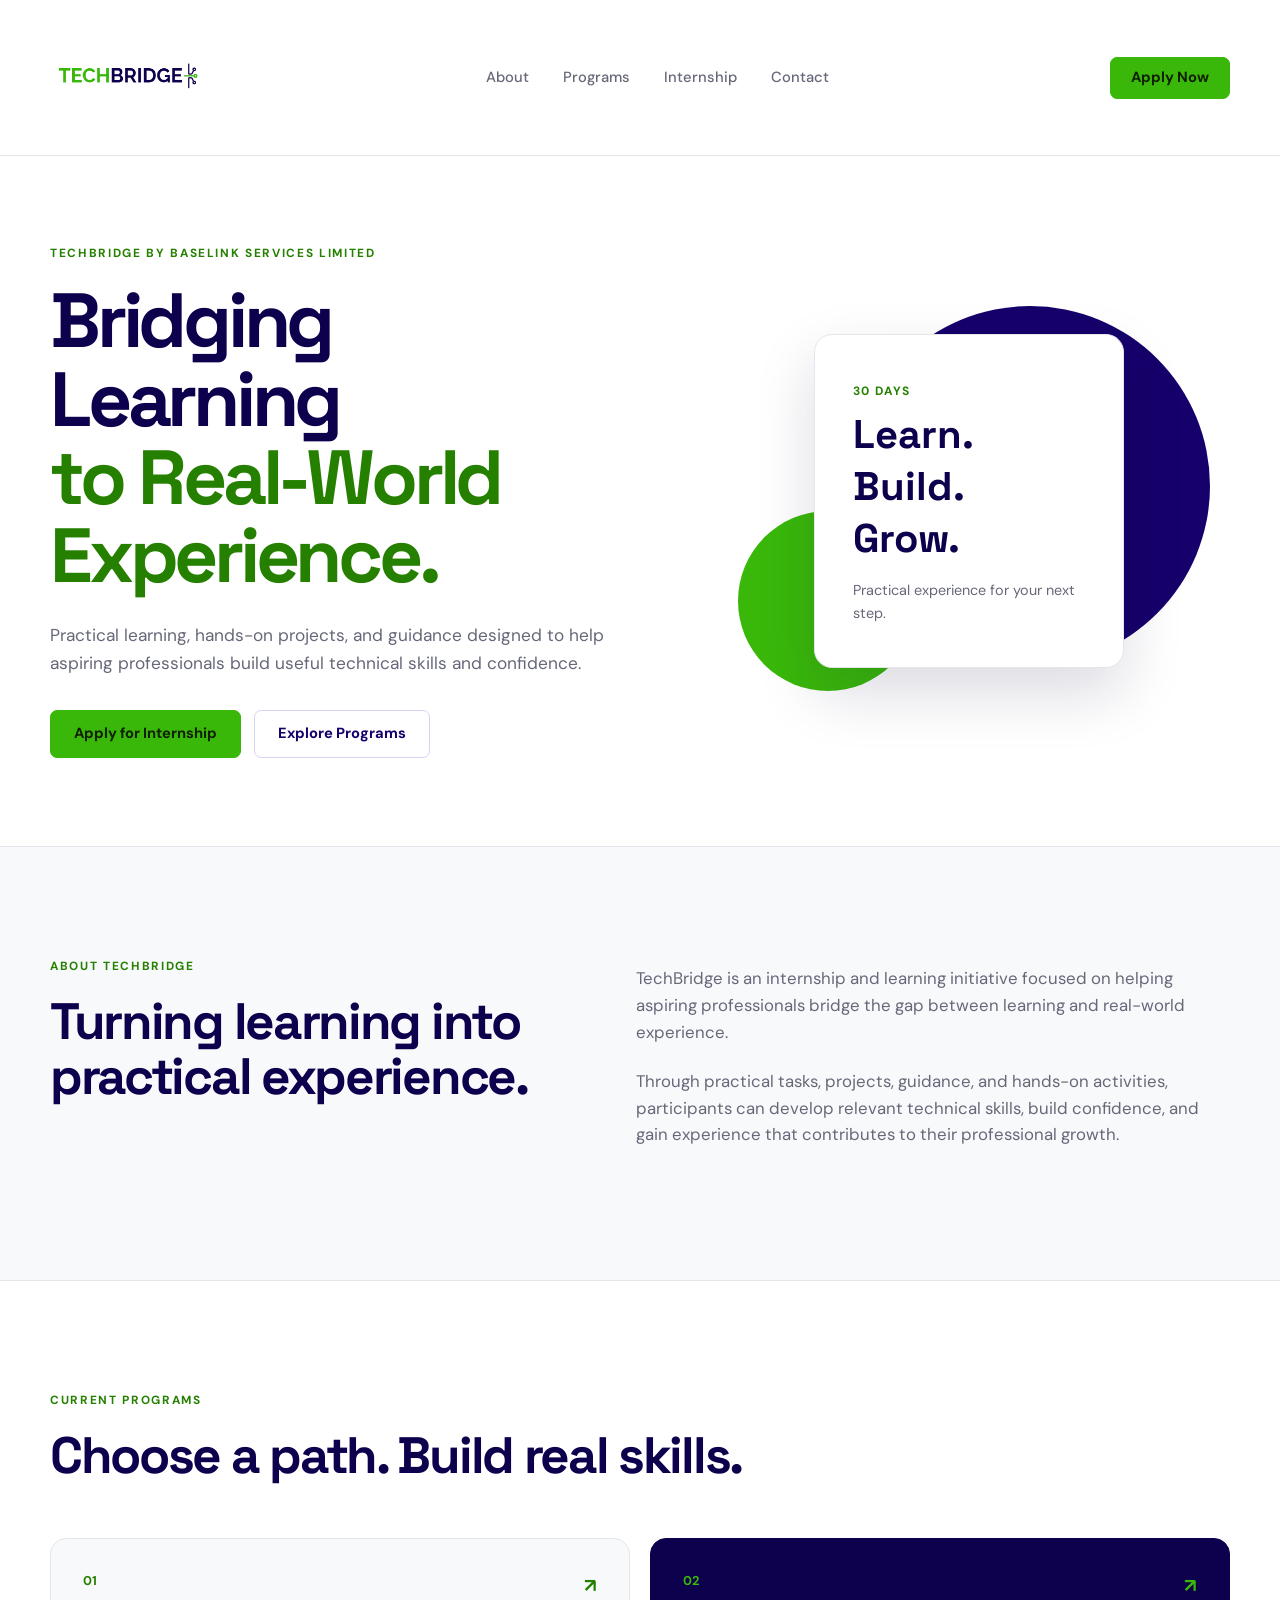
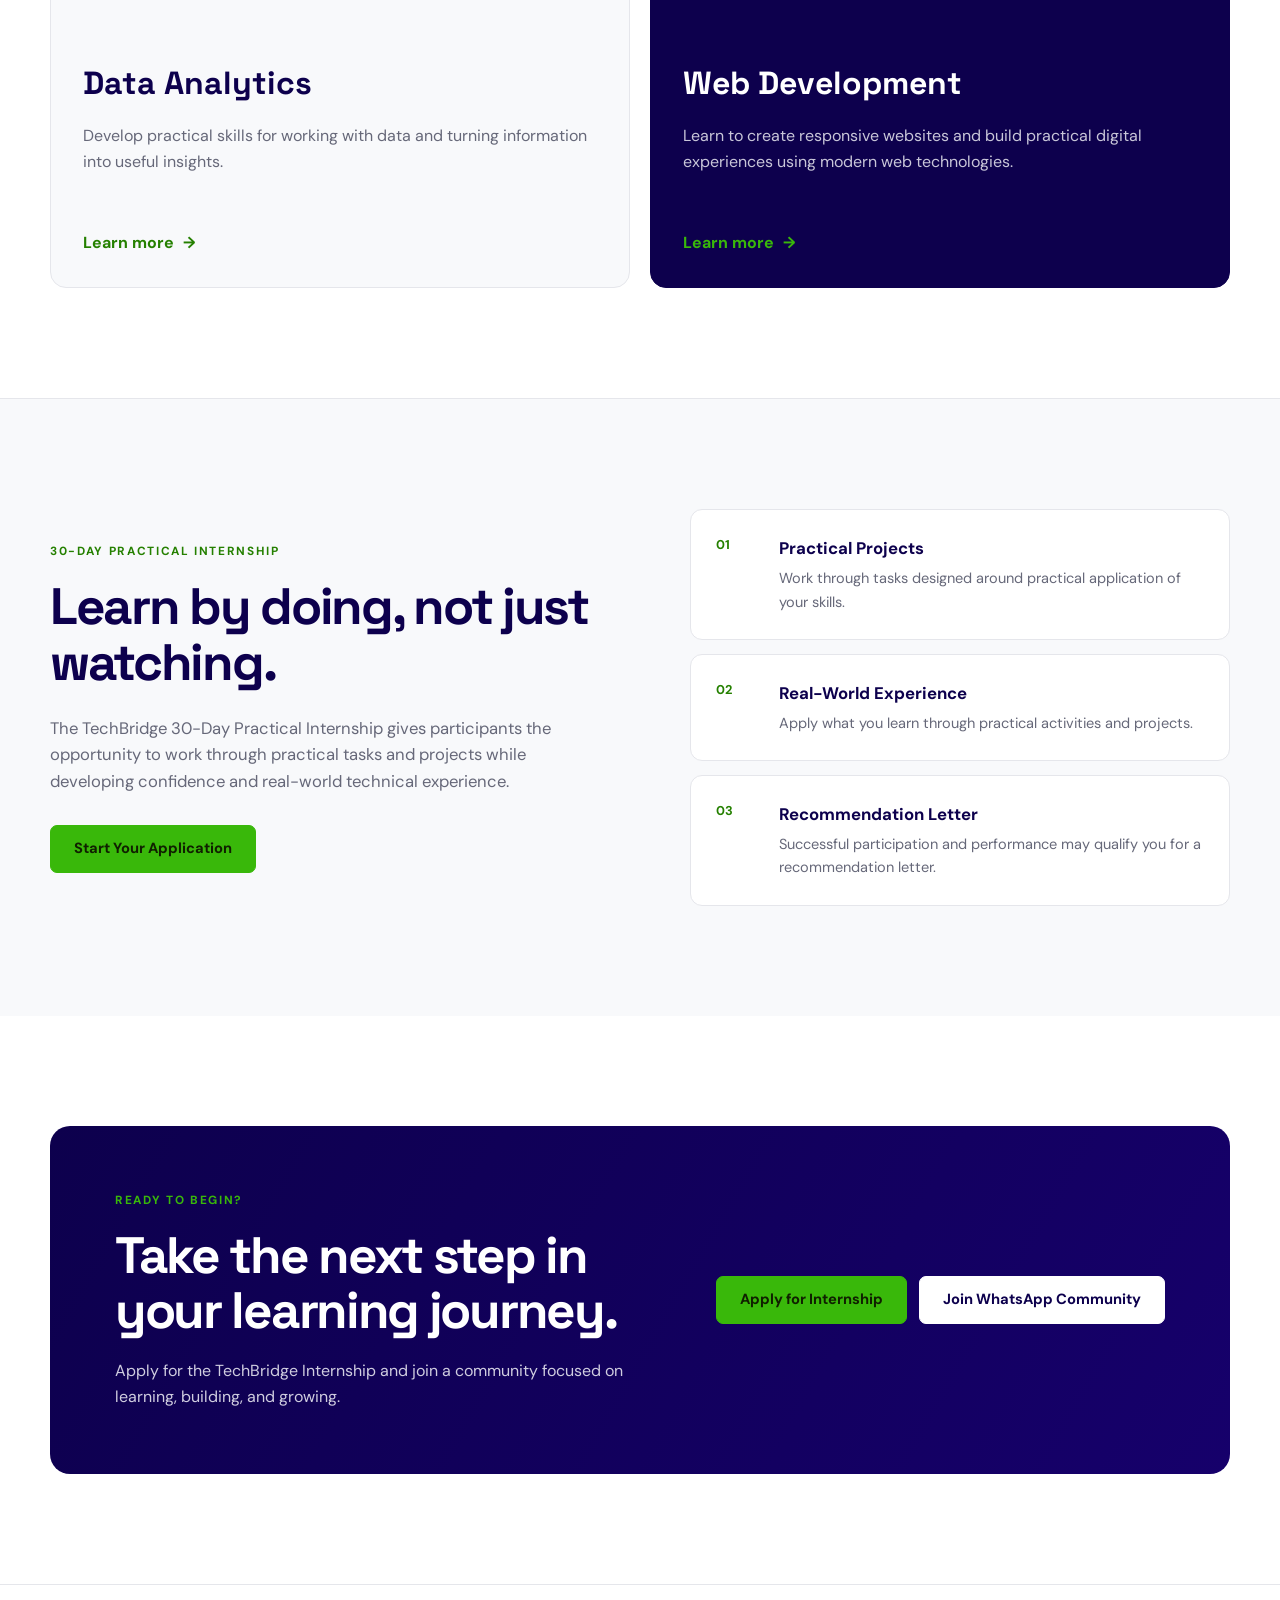
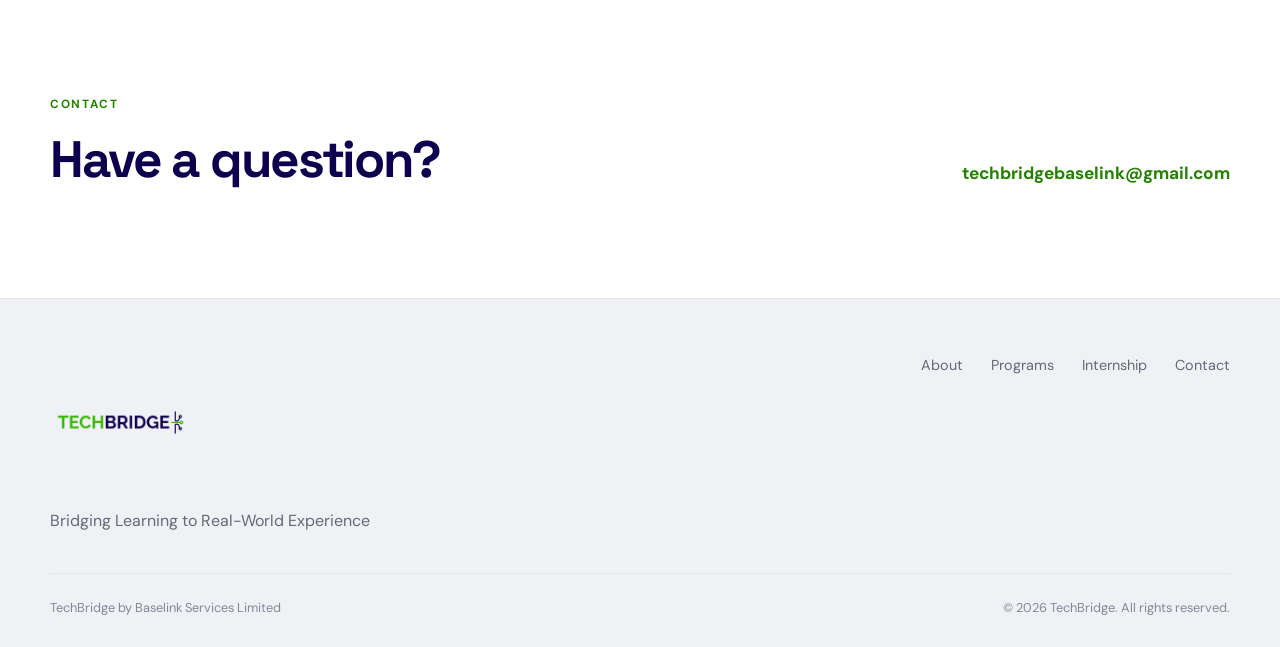
==== index.html @ 945060b6 "techbridge-task-1" ====
<!DOCTYPE html>
<html lang="en">
<head>
    <meta charset="UTF-8">
    <meta name="viewport" content="width=device-width, initial-scale=1.0">
    <meta name="description" content="TechBridge - Bridging Learning to Real-World Experience">
    <title>TechBridge | Real-World Learning Experience</title>
    <link rel="stylesheet" href="style.css">
</head>

<body>

    <header class="header">
        <div class="container nav">
            <a href="#home" class="logo">
                <img src="images/techbridge-logo.png" alt="TechBridge">
            </a>

            <nav>
                <a href="#about">About</a>
                <a href="#programs">Programs</a>
                <a href="#internship">Internship</a>
                <a href="#contact">Contact</a>
            </nav>

            <a href="#apply" class="button button-small">Apply Now</a>
        </div>
    </header>


    <main>

        <section class="hero" id="home">
            <div class="container hero-grid">

                <div class="hero-content">
                    <p class="label">TECHBRIDGE BY BASELINK SERVICES LIMITED</p>

                    <h1>
                        Bridging Learning
                        <span>to Real-World Experience.</span>
                    </h1>

                    <p class="hero-description">
                        Practical learning, hands-on projects, and guidance
                        designed to help aspiring professionals build useful
                        technical skills and confidence.
                    </p>

                    <div class="hero-buttons">
                        <a href="#apply" class="button">Apply for Internship</a>
                        <a href="#programs" class="button button-outline">
                            Explore Programs
                        </a>
                    </div>
                </div>

                <div class="hero-visual">
                    <div class="visual-circle purple-circle"></div>
                    <div class="visual-circle green-circle"></div>

                    <div class="experience-card">
                        <span>30 DAYS</span>
                        <h2>Learn.</h2>
                        <h2>Build.</h2>
                        <h2>Grow.</h2>
                        <p>Practical experience for your next step.</p>
                    </div>
                </div>

            </div>
        </section>


        <section class="about section" id="about">
            <div class="container two-column">

                <div class="section-title">
                    <p class="label">ABOUT TECHBRIDGE</p>
                    <h2>Turning learning into practical experience.</h2>
                </div>

                <div class="section-text">
                    <p>
                        TechBridge is an internship and learning initiative
                        focused on helping aspiring professionals bridge the
                        gap between learning and real-world experience.
                    </p>

                    <p>
                        Through practical tasks, projects, guidance, and
                        hands-on activities, participants can develop relevant
                        technical skills, build confidence, and gain experience
                        that contributes to their professional growth.
                    </p>
                </div>

            </div>
        </section>


        <section class="programs section" id="programs">
            <div class="container">

                <div class="section-title program-heading">
                    <p class="label">CURRENT PROGRAMS</p>
                    <h2>Choose a path. Build real skills.</h2>
                </div>

                <div class="program-grid">

                    <article class="program-card">
                        <div class="card-top">
                            <span>01</span>
                            <span class="arrow">↗</span>
                        </div>

                        <div>
                            <h3>Data Analytics</h3>
                            <p>
                                Develop practical skills for working with data
                                and turning information into useful insights.
                            </p>
                        </div>

                        <a href="#apply" class="card-link">
                            Learn more <span>→</span>
                        </a>
                    </article>


                    <article class="program-card featured">
                        <div class="card-top">
                            <span>02</span>
                            <span class="arrow">↗</span>
                        </div>

                        <div>
                            <h3>Web Development</h3>
                            <p>
                                Learn to create responsive websites and build
                                practical digital experiences using modern web
                                technologies.
                            </p>
                        </div>

                        <a href="#apply" class="card-link">
                            Learn more <span>→</span>
                        </a>
                    </article>

                </div>

            </div>
        </section>


        <section class="internship section" id="internship">
            <div class="container internship-grid">

                <div class="internship-content">
                    <p class="label">30-DAY PRACTICAL INTERNSHIP</p>

                    <h2>Learn by doing, not just watching.</h2>

                    <p>
                        The TechBridge 30-Day Practical Internship gives
                        participants the opportunity to work through practical
                        tasks and projects while developing confidence and
                        real-world technical experience.
                    </p>

                    <a href="#apply" class="button">
                        Start Your Application
                    </a>
                </div>


                <div class="benefits">

                    <div class="benefit">
                        <span>01</span>
                        <div>
                            <h3>Practical Projects</h3>
                            <p>
                                Work through tasks designed around practical
                                application of your skills.
                            </p>
                        </div>
                    </div>

                    <div class="benefit">
                        <span>02</span>
                        <div>
                            <h3>Real-World Experience</h3>
                            <p>
                                Apply what you learn through practical
                                activities and projects.
                            </p>
                        </div>
                    </div>

                    <div class="benefit">
                        <span>03</span>
                        <div>
                            <h3>Recommendation Letter</h3>
                            <p>
                                Successful participation and performance may
                                qualify you for a recommendation letter.
                            </p>
                        </div>
                    </div>

                </div>

            </div>
        </section>


        <section class="apply section" id="apply">
            <div class="container">

                <div class="apply-box">

                    <div>
                        <p class="label">READY TO BEGIN?</p>

                        <h2>
                            Take the next step in your
                            learning journey.
                        </h2>

                        <p>
                            Apply for the TechBridge Internship and join a
                            community focused on learning, building, and
                            growing.
                        </p>
                    </div>

                    <div class="apply-buttons">
                        <a href="#" class="button">
                            Apply for Internship
                        </a>

                        <a
                            href="https://chat.whatsapp.com/DFoiANlw4hu0BIyVHku70r"
                            class="button button-white"
                            target="_blank"
                            rel="noopener noreferrer"
                        >
                            Join WhatsApp Community
                        </a>
                    </div>

                </div>

            </div>
        </section>


        <section class="contact section" id="contact">
            <div class="container contact-row">

                <div>
                    <p class="label">CONTACT</p>
                    <h2>Have a question?</h2>
                </div>

                <a
                    href="mailto:techbridgebaselink@gmail.com"
                    class="email"
                >
                    techbridgebaselink@gmail.com
                </a>

            </div>
        </section>

    </main>


    <footer class="footer">
        <div class="container">

            <div class="footer-main">

                <div>
                    <a href="#home" class="logo">
                        <img src="images/techbridge-logo.png" alt="TechBridge">
                    </a>

                    <p>
                        Bridging Learning to Real-World Experience
                    </p>
                </div>

                <div class="footer-nav">
                    <a href="#about">About</a>
                    <a href="#programs">Programs</a>
                    <a href="#internship">Internship</a>
                    <a href="#contact">Contact</a>
                </div>

            </div>

            <div class="footer-bottom">
                <p>TechBridge by Baselink Services Limited</p>
                <p>© 2026 TechBridge. All rights reserved.</p>
            </div>

        </div>
    </footer>

</body>
</html>
---- style.css ----
@import url('https://fonts.googleapis.com/css2?family=DM+Sans:wght@400;500;600;700&family=Space+Grotesk:wght@500;600;700&display=swap');

:root {
    --purple: #16006b;
    --purple-dark: #0d004d;
    --purple-soft: #f1efff;
    --green: #39b80a;
    --green-dark: #258000;
    --green-soft: #effbe9;
    --white: #ffffff;
    --background: #f8f9fb;
    --text: #11111a;
    --muted: #666879;
    --border: #e5e6eb;
    --container: 1180px;
}

* {
    margin: 0;
    padding: 0;
    box-sizing: border-box;
}

html {
    scroll-behavior: smooth;
}

body {
    background: var(--background);
    color: var(--text);
    font-family: "DM Sans", sans-serif;
    line-height: 1.6;
}

a {
    color: inherit;
    text-decoration: none;
}

.container {
    width: min(100% - 40px, var(--container));
    margin: 0 auto;
}


/* Header */

.header {
    position: sticky;
    top: 0;
    z-index: 100;
    background: rgba(255, 255, 255, 0.94);
    border-bottom: 1px solid var(--border);
    backdrop-filter: blur(12px);
}

.nav {
    min-height: 78px;
    display: flex;
    align-items: center;
    justify-content: space-between;
    gap: 30px;
}

.logo img {
    display: block;
    width: 155px;
    height: auto;
}

nav {
    display: flex;
    align-items: center;
    gap: 34px;
}

nav a {
    color: var(--muted);
    font-size: 0.92rem;
    font-weight: 500;
    transition: color 0.2s ease;
}

nav a:hover {
    color: var(--purple);
}


/* Buttons */

.button {
    display: inline-flex;
    align-items: center;
    justify-content: center;
    min-height: 48px;
    padding: 0 23px;
    border-radius: 7px;
    background: var(--green);
    color: #102000;
    font-size: 0.92rem;
    font-weight: 700;
    border: 1px solid var(--green);
    transition: transform 0.2s ease, background 0.2s ease;
}

.button:hover {
    background: #45c914;
    transform: translateY(-2px);
}

.button-small {
    min-height: 42px;
    padding: 0 20px;
}

.button-outline {
    background: transparent;
    color: var(--purple);
    border-color: #d7d2f5;
}

.button-outline:hover {
    background: var(--purple-soft);
}

.button-white {
    background: var(--white);
    color: var(--purple-dark);
    border-color: var(--white);
}

.button-white:hover {
    background: #f4f4f6;
}


/* Hero */

.hero {
    position: relative;
    overflow: hidden;
    background: var(--white);
    border-bottom: 1px solid var(--border);
}

.hero-grid {
    min-height: 690px;
    display: grid;
    grid-template-columns: 1.05fr 0.95fr;
    align-items: center;
    gap: 80px;
}

.hero-content {
    position: relative;
    z-index: 2;
}

.label {
    margin-bottom: 18px;
    color: var(--green-dark);
    font-size: 0.74rem;
    font-weight: 700;
    letter-spacing: 0.14em;
}

.hero h1 {
    max-width: 720px;
    font-family: "Space Grotesk", sans-serif;
    font-size: clamp(3.2rem, 6vw, 5.5rem);
    line-height: 1.02;
    letter-spacing: -0.055em;
    color: var(--purple-dark);
}

.hero h1 span {
    display: block;
    color: var(--green-dark);
}

.hero-description {
    max-width: 610px;
    margin: 28px 0 32px;
    color: var(--muted);
    font-size: 1.08rem;
}

.hero-buttons {
    display: flex;
    align-items: center;
    gap: 13px;
    flex-wrap: wrap;
}


/* Hero visual */

.hero-visual {
    position: relative;
    min-height: 450px;
    display: flex;
    align-items: center;
    justify-content: center;
}

.visual-circle {
    position: absolute;
    border-radius: 50%;
}

.purple-circle {
    width: 360px;
    height: 360px;
    background: var(--purple);
    right: 20px;
    top: 30px;
}

.green-circle {
    width: 180px;
    height: 180px;
    background: var(--green);
    left: 30px;
    bottom: 35px;
}

.experience-card {
    position: relative;
    z-index: 2;
    width: 310px;
    padding: 42px 38px;
    background: var(--white);
    border: 1px solid var(--border);
    border-radius: 18px;
    box-shadow: 0 25px 60px rgba(18, 14, 60, 0.15);
}

.experience-card span {
    color: var(--green-dark);
    font-size: 0.75rem;
    font-weight: 700;
    letter-spacing: 0.12em;
}

.experience-card h2 {
    margin-top: 12px;
    font-family: "Space Grotesk", sans-serif;
    font-size: 2.5rem;
    line-height: 1;
    color: var(--purple-dark);
}

.experience-card p {
    margin-top: 20px;
    color: var(--muted);
    font-size: 0.9rem;
}


/* General sections */

.section {
    padding: 110px 0;
}

.two-column {
    display: grid;
    grid-template-columns: 0.9fr 1.1fr;
    gap: 100px;
}

.section-title h2,
.internship-content h2,
.apply-box h2,
.contact-row h2 {
    font-family: "Space Grotesk", sans-serif;
    color: var(--purple-dark);
    font-size: clamp(2.3rem, 4vw, 3.7rem);
    line-height: 1.08;
    letter-spacing: -0.045em;
}

.section-text {
    padding-top: 8px;
}

.section-text p {
    margin-bottom: 22px;
    color: var(--muted);
    font-size: 1.05rem;
}


/* Programs */

.programs {
    background: var(--white);
    border-top: 1px solid var(--border);
    border-bottom: 1px solid var(--border);
}

.program-heading {
    max-width: 700px;
    margin-bottom: 55px;
}

.program-grid {
    display: grid;
    grid-template-columns: repeat(2, 1fr);
    gap: 20px;
}

.program-card {
    min-height: 350px;
    padding: 32px;
    display: flex;
    flex-direction: column;
    justify-content: space-between;
    border: 1px solid var(--border);
    border-radius: 16px;
    background: var(--background);
    transition: transform 0.25s ease, box-shadow 0.25s ease;
}

.program-card:hover {
    transform: translateY(-6px);
    box-shadow: 0 18px 45px rgba(18, 14, 60, 0.1);
}

.program-card.featured {
    background: var(--purple-dark);
    border-color: var(--purple-dark);
    color: var(--white);
}

.card-top {
    display: flex;
    justify-content: space-between;
    color: var(--green-dark);
    font-size: 0.8rem;
    font-weight: 700;
}

.featured .card-top {
    color: var(--green);
}

.arrow {
    font-size: 1.2rem;
}

.program-card h3 {
    margin-bottom: 14px;
    font-family: "Space Grotesk", sans-serif;
    font-size: 2rem;
    color: var(--purple-dark);
}

.featured h3 {
    color: var(--white);
}

.program-card p {
    max-width: 520px;
    color: var(--muted);
}

.featured p {
    color: #c9c6d9;
}

.card-link {
    color: var(--green-dark);
    font-weight: 700;
}

.featured .card-link {
    color: var(--green);
}

.card-link span {
    margin-left: 5px;
}


/* Internship */

.internship {
    background: var(--background);
}

.internship-grid {
    display: grid;
    grid-template-columns: 1fr 1fr;
    align-items: center;
    gap: 100px;
}

.internship-content > p:not(.label) {
    max-width: 600px;
    margin: 25px 0 30px;
    color: var(--muted);
    font-size: 1.04rem;
}

.benefits {
    display: grid;
    gap: 14px;
}

.benefit {
    display: grid;
    grid-template-columns: 45px 1fr;
    gap: 18px;
    padding: 25px;
    background: var(--white);
    border: 1px solid var(--border);
    border-radius: 12px;
}

.benefit > span {
    color: var(--green-dark);
    font-size: 0.8rem;
    font-weight: 700;
}

.benefit h3 {
    margin-bottom: 5px;
    color: var(--purple-dark);
    font-size: 1.05rem;
}

.benefit p {
    color: var(--muted);
    font-size: 0.91rem;
}


/* Application */

.apply {
    background: var(--white);
}

.apply-box {
    padding: 65px;
    display: flex;
    align-items: center;
    justify-content: space-between;
    gap: 50px;
    border-radius: 20px;
    background: linear-gradient(120deg, var(--purple-dark), var(--purple));
}

.apply-box h2 {
    max-width: 700px;
    color: var(--white);
}

.apply-box .label {
    color: var(--green);
}

.apply-box > div:first-child > p:last-child {
    max-width: 650px;
    margin-top: 20px;
    color: #d0cde0;
}

.apply-buttons {
    display: flex;
    gap: 12px;
    flex-wrap: wrap;
    flex-shrink: 0;
}


/* Contact */

.contact {
    background: var(--white);
    border-top: 1px solid var(--border);
}

.contact-row {
    display: flex;
    align-items: end;
    justify-content: space-between;
    gap: 40px;
}

.email {
    color: var(--green-dark);
    font-size: 1.08rem;
    font-weight: 700;
}


/* Footer */

.footer {
    padding: 55px 0 28px;
    background: #f0f1f4;
    border-top: 1px solid var(--border);
}

.footer-main {
    display: flex;
    align-items: start;
    justify-content: space-between;
    gap: 40px;
    padding-bottom: 40px;
}

.footer .logo img {
    width: 140px;
}

.footer-main p {
    margin-top: 14px;
    color: var(--muted);
}

.footer-nav {
    display: flex;
    gap: 28px;
}

.footer-nav a {
    color: var(--muted);
    font-size: 0.9rem;
}

.footer-nav a:hover {
    color: var(--purple);
}

.footer-bottom {
    display: flex;
    justify-content: space-between;
    gap: 20px;
    padding-top: 24px;
    border-top: 1px solid var(--border);
}

.footer-bottom p {
    color: #858796;
    font-size: 0.8rem;
}


/* Tablet */

@media (max-width: 850px) {

    .nav {
        min-height: 70px;
    }

    nav {
        display: none;
    }

    .hero-grid {
        grid-template-columns: 1fr;
        min-height: auto;
        padding: 100px 0;
        gap: 50px;
    }

    .hero-visual {
        min-height: 400px;
    }

    .two-column,
    .internship-grid {
        grid-template-columns: 1fr;
        gap: 50px;
    }

    .program-grid {
        grid-template-columns: 1fr;
    }

    .apply-box {
        flex-direction: column;
        align-items: flex-start;
    }

    .contact-row {
        align-items: flex-start;
        flex-direction: column;
    }

    .footer-main,
    .footer-bottom {
        flex-direction: column;
        align-items: flex-start;
    }
}


/* Mobile */

@media (max-width: 520px) {

    .container {
        width: min(100% - 28px, var(--container));
    }

    .logo img {
        width: 125px;
    }

    .button-small {
        min-height: 39px;
        padding: 0 14px;
        font-size: 0.82rem;
    }

    .hero-grid {
        padding: 80px 0;
    }

    .hero h1 {
        font-size: 2.85rem;
    }

    .hero-description {
        font-size: 1rem;
    }

    .hero-buttons,
    .apply-buttons {
        width: 100%;
    }

    .hero-buttons .button,
    .apply-buttons .button {
        width: 100%;
    }

    .hero-visual {
        min-height: 330px;
    }

    .purple-circle {
        width: 260px;
        height: 260px;
        right: 0;
    }

    .green-circle {
        width: 130px;
        height: 130px;
        left: 0;
    }

    .experience-card {
        width: 250px;
        padding: 30px;
    }

    .experience-card h2 {
        font-size: 2rem;
    }

    .section {
        padding: 75px 0;
    }

    .section-title h2,
    .internship-content h2,
    .apply-box h2,
    .contact-row h2 {
        font-size: 2.35rem;
    }

    .program-card {
        min-height: 300px;
        padding: 25px;
    }

    .apply-box {
        padding: 35px 25px;
    }

    .footer-nav {
        flex-wrap: wrap;
        gap: 18px;
    }
}
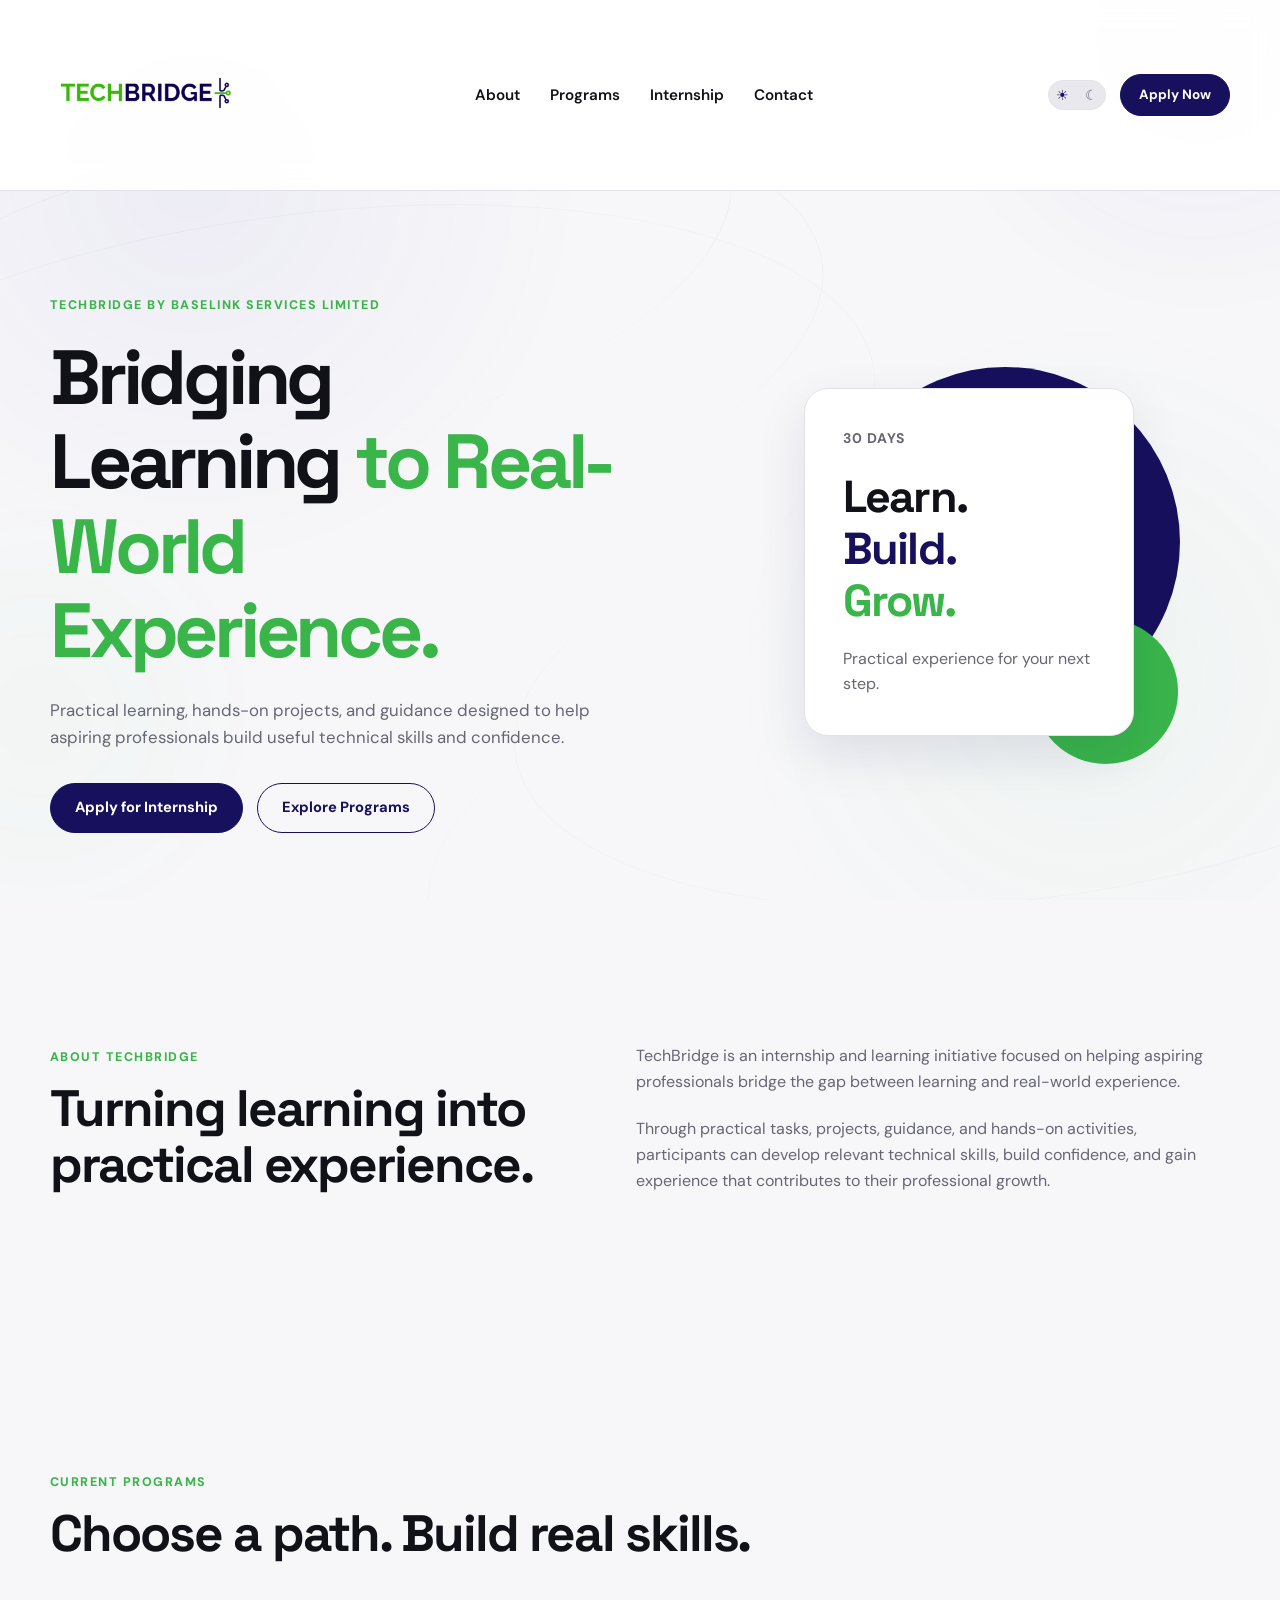
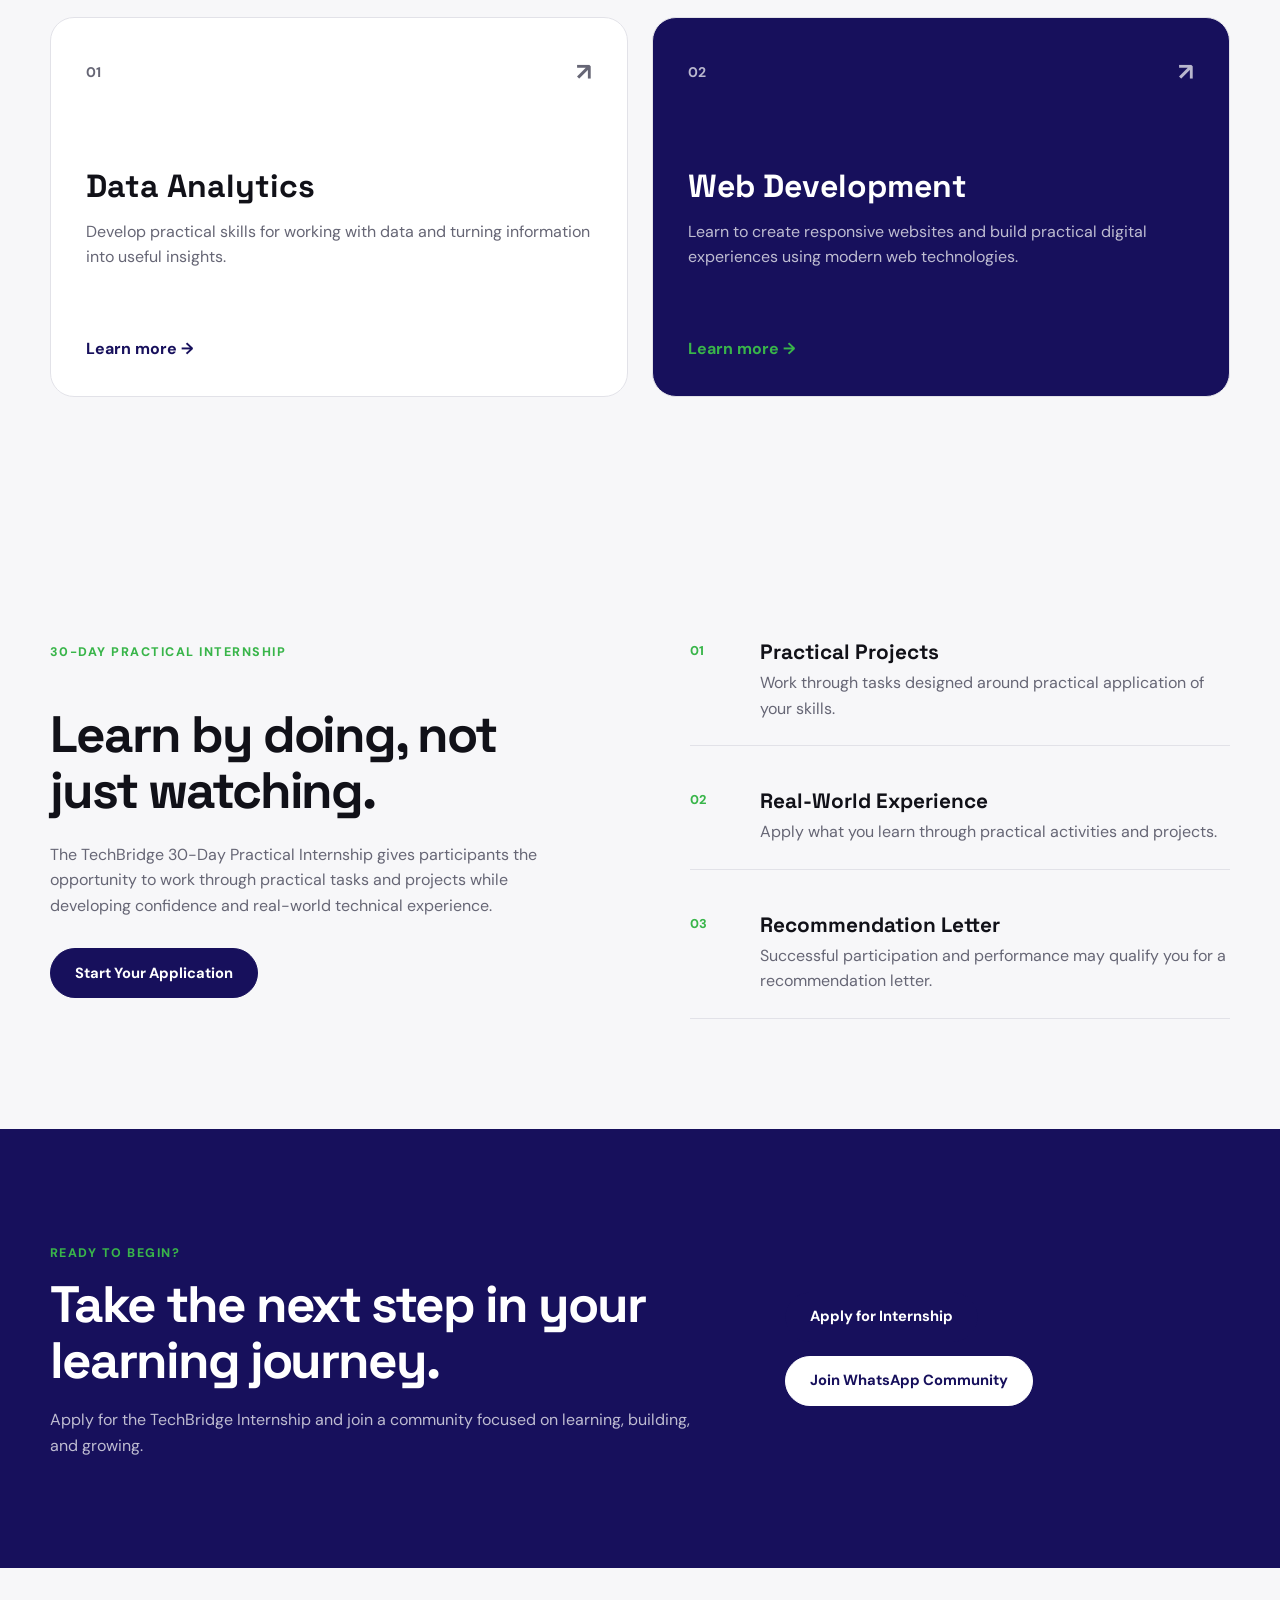
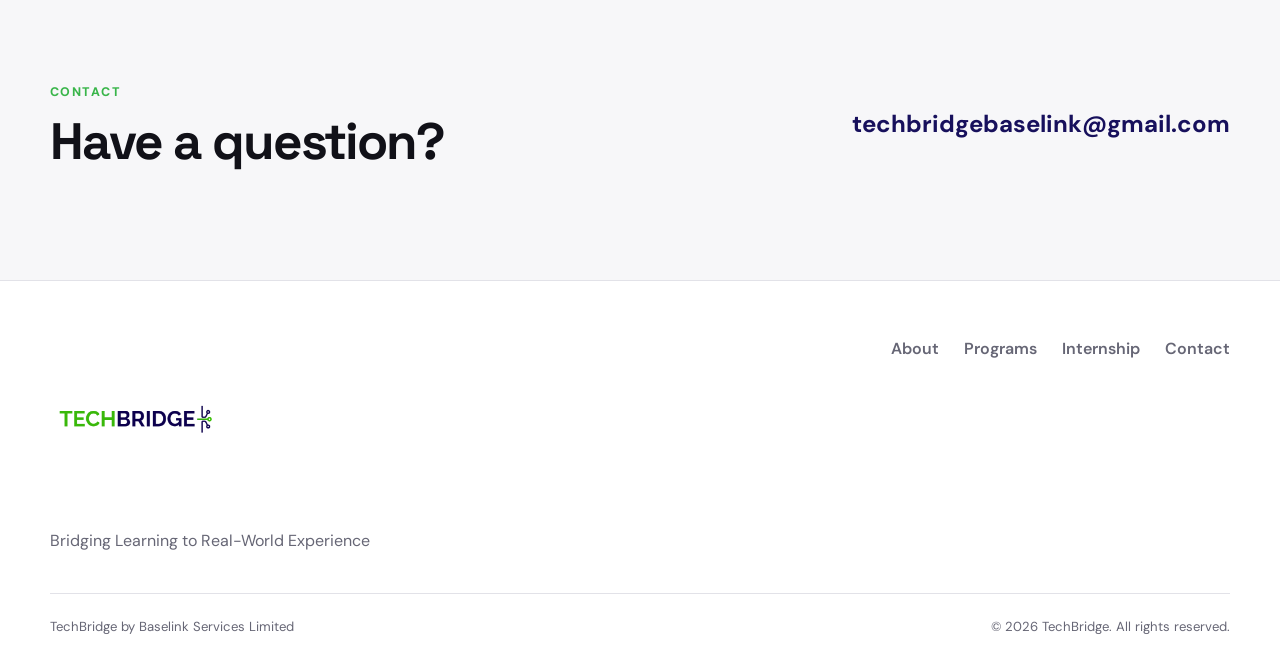
==== commit 6c62cd03: "update on techbrdge-task-1" ====
--- a/index.html
+++ b/index.html
@@ -5,36 +5,82 @@
     <meta name="viewport" content="width=device-width, initial-scale=1.0">
     <meta name="description" content="TechBridge - Bridging Learning to Real-World Experience">
     <title>TechBridge | Real-World Learning Experience</title>
+
+
+    <link rel="preconnect" href="https://fonts.googleapis.com">
+    <link rel="preconnect" href="https://fonts.gstatic.com" crossorigin>
+    <link href="https://fonts.googleapis.com/css2?family=DM+Sans:wght@400;500;600;700;800&family=Space+Grotesk:wght@500;600;700&display=swap" rel="stylesheet">
     <link rel="stylesheet" href="style.css">
 </head>
 
 <body>
-
+    <!-- Premium Background -->
+<div class="background-paths" aria-hidden="true">
+    <span class="path path-1"></span>
+    <span class="path path-2"></span>
+    <span class="path path-3"></span>
+    <span class="path path-4"></span>
+    <span class="path path-5"></span>
+    <span class="path path-6"></span>
+
+    <span class="background-glow glow-purple"></span>
+    <span class="background-glow glow-green"></span>
+</div>
+
+    <!-- Header -->
     <header class="header">
         <div class="container nav">
-            <a href="#home" class="logo">
+
+            <a href="index.html" class="logo">
                 <img src="images/techbridge-logo.png" alt="TechBridge">
             </a>
 
             <nav>
                 <a href="#about">About</a>
-                <a href="#programs">Programs</a>
+                <a href="programs.html">Programs</a>
                 <a href="#internship">Internship</a>
                 <a href="#contact">Contact</a>
             </nav>
 
-            <a href="#apply" class="button button-small">Apply Now</a>
+            <div class="nav-actions">
+
+                <!-- Dark Mode Toggle -->
+                <label class="theme-toggle" aria-label="Toggle dark mode">
+                    <input type="checkbox" id="theme-switch">
+
+                    <span class="toggle-slider">
+                        <span class="sun">☀</span>
+                        <span class="moon">☾</span>
+                    </span>
+                </label>
+
+                <a
+                    href="https://drive.google.com/drive/folders/1nJm-qwAUnjwTS6Gy0MjuxHRJso44QLZa?usp=drive_link&utm_source=chatgpt.com"
+                    class="button button-small"
+                    target="_blank"
+                    rel="noopener noreferrer"
+                >
+                    Apply Now
+                </a>
+
+            </div>
+
         </div>
     </header>
 
 
     <main>
 
+        <!-- Hero -->
         <section class="hero" id="home">
+
             <div class="container hero-grid">
 
                 <div class="hero-content">
-                    <p class="label">TECHBRIDGE BY BASELINK SERVICES LIMITED</p>
+
+                    <p class="eyebrow">
+                        TECHBRIDGE BY BASELINK SERVICES LIMITED
+                    </p>
 
                     <h1>
                         Bridging Learning
@@ -48,39 +94,74 @@
                     </p>
 
                     <div class="hero-buttons">
-                        <a href="#apply" class="button">Apply for Internship</a>
-                        <a href="#programs" class="button button-outline">
+
+                        <a
+                            href="https://drive.google.com/drive/folders/1nJm-qwAUnjwTS6Gy0MjuxHRJso44QLZa?usp=drive_link&utm_source=chatgpt.com"
+                            class="button"
+                            target="_blank"
+                            rel="noopener noreferrer"
+                        >
+                            Apply for Internship
+                        </a>
+
+                        <a
+                            href="programs.html"
+                            class="button button-outline"
+                        >
                             Explore Programs
                         </a>
-                    </div>
-                </div>
+
+                    </div>
+
+                </div>
+
 
                 <div class="hero-visual">
-                    <div class="visual-circle purple-circle"></div>
-                    <div class="visual-circle green-circle"></div>
+
+                    <div class="hero-circle"></div>
+
+                    <div class="hero-circle-small"></div>
 
                     <div class="experience-card">
-                        <span>30 DAYS</span>
+
+                        <span class="card-label">30 DAYS</span>
+
                         <h2>Learn.</h2>
                         <h2>Build.</h2>
                         <h2>Grow.</h2>
-                        <p>Practical experience for your next step.</p>
-                    </div>
-                </div>
-
-            </div>
+
+                        <p>
+                            Practical experience for your next step.
+                        </p>
+
+                    </div>
+
+                </div>
+
+            </div>
+
         </section>
 
 
+        <!-- About -->
         <section class="about section" id="about">
-            <div class="container two-column">
+
+            <div class="container about-grid">
 
                 <div class="section-title">
-                    <p class="label">ABOUT TECHBRIDGE</p>
-                    <h2>Turning learning into practical experience.</h2>
-                </div>
-
-                <div class="section-text">
+
+                    <p class="eyebrow">
+                        ABOUT TECHBRIDGE
+                    </p>
+
+                    <h2>
+                        Turning learning into practical experience.
+                    </h2>
+
+                </div>
+
+                <div class="about-content">
+
                     <p>
                         TechBridge is an internship and learning initiative
                         focused on helping aspiring professionals bridge the
@@ -93,75 +174,111 @@
                         technical skills, build confidence, and gain experience
                         that contributes to their professional growth.
                     </p>
-                </div>
-
-            </div>
+
+                </div>
+
+            </div>
+
         </section>
 
 
+        <!-- Programs -->
         <section class="programs section" id="programs">
+
             <div class="container">
 
-                <div class="section-title program-heading">
-                    <p class="label">CURRENT PROGRAMS</p>
-                    <h2>Choose a path. Build real skills.</h2>
-                </div>
+                <div class="section-title">
+
+                    <p class="eyebrow">
+                        CURRENT PROGRAMS
+                    </p>
+
+                    <h2>
+                        Choose a path. Build real skills.
+                    </h2>
+
+                </div>
+
 
                 <div class="program-grid">
 
                     <article class="program-card">
+
                         <div class="card-top">
                             <span>01</span>
                             <span class="arrow">↗</span>
                         </div>
 
                         <div>
+
                             <h3>Data Analytics</h3>
+
                             <p>
                                 Develop practical skills for working with data
                                 and turning information into useful insights.
                             </p>
-                        </div>
-
-                        <a href="#apply" class="card-link">
-                            Learn more <span>→</span>
+
+                        </div>
+
+                        <a
+                            href="programs.html"
+                            class="program-card-link"
+                        >
+                            Learn more →
                         </a>
+
                     </article>
 
 
                     <article class="program-card featured">
+
                         <div class="card-top">
                             <span>02</span>
                             <span class="arrow">↗</span>
                         </div>
 
                         <div>
+
                             <h3>Web Development</h3>
+
                             <p>
                                 Learn to create responsive websites and build
                                 practical digital experiences using modern web
                                 technologies.
                             </p>
-                        </div>
-
-                        <a href="#apply" class="card-link">
-                            Learn more <span>→</span>
+
+                        </div>
+
+                        <a
+                            href="programs.html"
+                            class="program-card-link"
+                        >
+                            Learn more →
                         </a>
+
                     </article>
 
                 </div>
 
             </div>
+
         </section>
 
 
+        <!-- Internship -->
         <section class="internship section" id="internship">
+
             <div class="container internship-grid">
 
                 <div class="internship-content">
-                    <p class="label">30-DAY PRACTICAL INTERNSHIP</p>
-
-                    <h2>Learn by doing, not just watching.</h2>
+
+                    <p class="eyebrow">
+                        30-DAY PRACTICAL INTERNSHIP
+                    </p>
+
+                    <h2>
+                        Learn by doing, not just watching.
+                    </h2>
 
                     <p>
                         The TechBridge 30-Day Practical Internship gives
@@ -170,60 +287,92 @@
                         real-world technical experience.
                     </p>
 
-                    <a href="#apply" class="button">
+                    <a
+                        href="https://drive.google.com/drive/folders/1nJm-qwAUnjwTS6Gy0MjuxHRJso44QLZa?usp=drive_link&utm_source=chatgpt.com"
+                        class="button"
+                        target="_blank"
+                        rel="noopener noreferrer"
+                    >
                         Start Your Application
                     </a>
+
                 </div>
 
 
                 <div class="benefits">
 
                     <div class="benefit">
+
                         <span>01</span>
+
                         <div>
+
                             <h3>Practical Projects</h3>
+
                             <p>
                                 Work through tasks designed around practical
                                 application of your skills.
                             </p>
-                        </div>
-                    </div>
+
+                        </div>
+
+                    </div>
+
 
                     <div class="benefit">
+
                         <span>02</span>
+
                         <div>
+
                             <h3>Real-World Experience</h3>
+
                             <p>
                                 Apply what you learn through practical
                                 activities and projects.
                             </p>
-                        </div>
-                    </div>
+
+                        </div>
+
+                    </div>
+
 
                     <div class="benefit">
+
                         <span>03</span>
+
                         <div>
+
                             <h3>Recommendation Letter</h3>
+
                             <p>
                                 Successful participation and performance may
                                 qualify you for a recommendation letter.
                             </p>
-                        </div>
-                    </div>
-
-                </div>
-
-            </div>
+
+                        </div>
+
+                    </div>
+
+                </div>
+
+            </div>
+
         </section>
 
 
+        <!-- Application -->
         <section class="apply section" id="apply">
+
             <div class="container">
 
                 <div class="apply-box">
 
                     <div>
-                        <p class="label">READY TO BEGIN?</p>
+
+                        <p class="eyebrow">
+                            READY TO BEGIN?
+                        </p>
 
                         <h2>
                             Take the next step in your
@@ -235,10 +384,18 @@
                             community focused on learning, building, and
                             growing.
                         </p>
-                    </div>
-
-                    <div class="apply-buttons">
-                        <a href="#" class="button">
+
+                    </div>
+
+
+                    <div class="hero-buttons">
+
+                        <a
+                            href="https://drive.google.com/drive/folders/1nJm-qwAUnjwTS6Gy0MjuxHRJso44QLZa?usp=drive_link&utm_source=chatgpt.com"
+                            class="button"
+                            target="_blank"
+                            rel="noopener noreferrer"
+                        >
                             Apply for Internship
                         </a>
 
@@ -250,20 +407,31 @@
                         >
                             Join WhatsApp Community
                         </a>
-                    </div>
-
-                </div>
-
-            </div>
+
+                    </div>
+
+                </div>
+
+            </div>
+
         </section>
 
 
+        <!-- Contact -->
         <section class="contact section" id="contact">
+
             <div class="container contact-row">
 
                 <div>
-                    <p class="label">CONTACT</p>
-                    <h2>Have a question?</h2>
+
+                    <p class="eyebrow">
+                        CONTACT
+                    </p>
+
+                    <h2>
+                        Have a question?
+                    </h2>
+
                 </div>
 
                 <a
@@ -274,41 +442,61 @@
                 </a>
 
             </div>
+
         </section>
 
     </main>
 
 
+    <!-- Footer -->
     <footer class="footer">
+
         <div class="container">
 
-            <div class="footer-main">
+            <div class="footer-content">
 
                 <div>
-                    <a href="#home" class="logo">
-                        <img src="images/techbridge-logo.png" alt="TechBridge">
+
+                    <a href="index.html" class="logo">
+                        <img
+                            src="images/techbridge-logo.png"
+                            alt="TechBridge"
+                        >
                     </a>
 
                     <p>
                         Bridging Learning to Real-World Experience
                     </p>
-                </div>
+
+                </div>
+
 
                 <div class="footer-nav">
+
                     <a href="#about">About</a>
-                    <a href="#programs">Programs</a>
+                    <a href="programs.html">Programs</a>
                     <a href="#internship">Internship</a>
                     <a href="#contact">Contact</a>
-                </div>
-
-            </div>
+
+                </div>
+
+            </div>
+
 
             <div class="footer-bottom">
-                <p>TechBridge by Baselink Services Limited</p>
-                <p>© 2026 TechBridge. All rights reserved.</p>
+
+                <p>
+                    TechBridge by Baselink Services Limited
+                </p>
+
+                <p>
+                    © 2026 TechBridge. All rights reserved.
+                </p>
+
             </div>
 
         </div>
+
     </footer>
 
 </body>
--- a/style.css
+++ b/style.css
@@ -1,19 +1,35 @@
-@import url('https://fonts.googleapis.com/css2?family=DM+Sans:wght@400;500;600;700&family=Space+Grotesk:wght@500;600;700&display=swap');
+/* =========================================================
+   TECHBRIDGE — MAIN STYLESHEET
+   Task 1 + Task 2
+========================================================= */
+
+/* =========================
+   ROOT VARIABLES
+========================= */
 
 :root {
-    --purple: #16006b;
-    --purple-dark: #0d004d;
-    --purple-soft: #f1efff;
-    --green: #39b80a;
-    --green-dark: #258000;
-    --green-soft: #effbe9;
+    --purple: #17105c;
+    --purple-light: #28207a;
+    --green: #39b54a;
+    --green-light: #e9f8eb;
+
     --white: #ffffff;
-    --background: #f8f9fb;
-    --text: #11111a;
-    --muted: #666879;
-    --border: #e5e6eb;
+    --background: #f7f7f9;
+    --surface: #ffffff;
+
+    --text: #111118;
+    --muted: #666675;
+    --border: #e2e2e8;
+
+    --shadow: 0 20px 50px rgba(23, 16, 92, 0.10);
+
     --container: 1180px;
 }
+
+
+/* =========================
+   RESET
+========================= */
 
 * {
     margin: 0;
@@ -26,10 +42,18 @@
 }
 
 body {
+    font-family: "DM Sans", Arial, sans-serif;
     background: var(--background);
     color: var(--text);
-    font-family: "DM Sans", sans-serif;
     line-height: 1.6;
+    transition:
+        background 0.3s ease,
+        color 0.3s ease;
+}
+
+img {
+    max-width: 100%;
+    display: block;
 }
 
 a {
@@ -37,114 +61,298 @@
     text-decoration: none;
 }
 
+button,
+input {
+    font: inherit;
+}
+
+
+/* =========================
+   CONTAINER
+========================= */
+
+main {
+    position: relative;
+    z-index: 1;
+}
+
 .container {
     width: min(100% - 40px, var(--container));
-    margin: 0 auto;
-}
-
-
-/* Header */
+    margin-inline: auto;
+}
+
+
+/* =========================
+   TYPOGRAPHY
+========================= */
+
+h1,
+h2,
+h3 {
+    font-family: "Space Grotesk", "DM Sans", Arial, sans-serif;
+    line-height: 1.1;
+}
+
+h1 {
+    font-size: clamp(3rem, 6vw, 5.8rem);
+    letter-spacing: -0.055em;
+}
+
+h2 {
+    font-size: clamp(2rem, 4vw, 3.5rem);
+    letter-spacing: -0.04em;
+}
+
+h3 {
+    font-size: 1.3rem;
+}
+
+p {
+    color: var(--muted);
+}
+
+
+/* =========================
+   SECTION
+========================= */
+
+.section {
+    padding: 110px 0;
+}
+
+.section-title {
+    max-width: 760px;
+    margin-bottom: 55px;
+}
+
+.section-title h2 {
+    margin-top: 12px;
+}
+
+.section-title h2 span {
+    color: var(--green);
+}
+
+.section-title > p:last-child {
+    margin-top: 18px;
+    max-width: 650px;
+}
+
+
+/* =========================
+   EYEBROW
+========================= */
+
+.eyebrow {
+    display: inline-block;
+    color: var(--green);
+    font-size: 0.78rem;
+    font-weight: 800;
+    letter-spacing: 0.12em;
+    text-transform: uppercase;
+}
+
+
+/* =========================
+   HEADER
+========================= */
 
 .header {
     position: sticky;
     top: 0;
-    z-index: 100;
+    z-index: 1000;
+
     background: rgba(255, 255, 255, 0.94);
     border-bottom: 1px solid var(--border);
-    backdrop-filter: blur(12px);
+
+    backdrop-filter: blur(15px);
 }
 
 .nav {
-    min-height: 78px;
+    min-height: 82px;
+
     display: flex;
     align-items: center;
     justify-content: space-between;
+
     gap: 30px;
 }
 
+.logo {
+    display: inline-flex;
+    align-items: center;
+}
+
 .logo img {
-    display: block;
-    width: 155px;
+    width: 190px;
     height: auto;
 }
 
 nav {
     display: flex;
     align-items: center;
-    gap: 34px;
+    gap: 30px;
 }
 
 nav a {
-    color: var(--muted);
+    font-size: 0.95rem;
+    font-weight: 600;
+    transition: color 0.2s ease;
+}
+
+nav a:hover {
+    color: var(--green);
+}
+
+.nav-actions {
+    display: flex;
+    align-items: center;
+    gap: 14px;
+}
+
+
+/* =========================
+   BUTTONS
+========================= */
+
+.button {
+    min-height: 50px;
+    padding: 0 24px;
+
+    display: inline-flex;
+    align-items: center;
+    justify-content: center;
+
+    border-radius: 999px;
+
+    background: var(--purple);
+    color: var(--white);
+
+    font-weight: 700;
     font-size: 0.92rem;
-    font-weight: 500;
-    transition: color 0.2s ease;
-}
-
-nav a:hover {
-    color: var(--purple);
-}
-
-
-/* Buttons */
-
-.button {
-    display: inline-flex;
-    align-items: center;
-    justify-content: center;
-    min-height: 48px;
-    padding: 0 23px;
-    border-radius: 7px;
-    background: var(--green);
-    color: #102000;
-    font-size: 0.92rem;
-    font-weight: 700;
-    border: 1px solid var(--green);
-    transition: transform 0.2s ease, background 0.2s ease;
+
+    border: 1px solid var(--purple);
+
+    transition:
+        transform 0.2s ease,
+        background 0.2s ease,
+        border-color 0.2s ease;
 }
 
 .button:hover {
-    background: #45c914;
     transform: translateY(-2px);
+    background: var(--purple-light);
 }
 
 .button-small {
     min-height: 42px;
-    padding: 0 20px;
+    padding: 0 18px;
+    font-size: 0.84rem;
 }
 
 .button-outline {
     background: transparent;
     color: var(--purple);
-    border-color: #d7d2f5;
+    border-color: var(--purple);
 }
 
 .button-outline:hover {
-    background: var(--purple-soft);
+    background: var(--purple);
+    color: var(--white);
 }
 
 .button-white {
     background: var(--white);
-    color: var(--purple-dark);
+    color: var(--purple);
     border-color: var(--white);
 }
 
 .button-white:hover {
-    background: #f4f4f6;
-}
-
-
-/* Hero */
+    background: #f0f0f3;
+    border-color: #f0f0f3;
+}
+
+.hero-buttons {
+    display: flex;
+    align-items: center;
+    flex-wrap: wrap;
+    gap: 14px;
+}
+
+
+/* =========================
+   DARK MODE TOGGLE
+========================= */
+
+.theme-toggle {
+    position: relative;
+    display: inline-flex;
+    align-items: center;
+    cursor: pointer;
+}
+
+.theme-toggle input {
+    position: absolute;
+    opacity: 0;
+    pointer-events: none;
+}
+
+.toggle-slider {
+    width: 58px;
+    height: 30px;
+
+    display: flex;
+    align-items: center;
+    justify-content: space-between;
+
+    padding: 4px 7px;
+
+    border-radius: 30px;
+
+    background: #e8e8ed;
+    border: 1px solid var(--border);
+
+    font-size: 14px;
+
+    transition: background 0.25s ease;
+}
+
+.toggle-slider .sun {
+    color: var(--purple);
+}
+
+.toggle-slider .moon {
+    color: var(--muted);
+}
+
+.theme-toggle input:checked + .toggle-slider {
+    background: #252535;
+}
+
+.theme-toggle input:checked + .toggle-slider .sun {
+    color: #777789;
+}
+
+.theme-toggle input:checked + .toggle-slider .moon {
+    color: #ffffff;
+}
+
+
+/* =========================
+   HERO
+========================= */
 
 .hero {
-    position: relative;
+    min-height: 720px;
+    padding: 100px 0;
+
+    display: flex;
+    align-items: center;
+
     overflow: hidden;
-    background: var(--white);
-    border-bottom: 1px solid var(--border);
 }
 
 .hero-grid {
-    min-height: 690px;
     display: grid;
     grid-template-columns: 1.05fr 0.95fr;
     align-items: center;
@@ -152,434 +360,769 @@
 }
 
 .hero-content {
-    position: relative;
-    z-index: 2;
-}
-
-.label {
-    margin-bottom: 18px;
-    color: var(--green-dark);
-    font-size: 0.74rem;
-    font-weight: 700;
-    letter-spacing: 0.14em;
-}
-
-.hero h1 {
-    max-width: 720px;
-    font-family: "Space Grotesk", sans-serif;
-    font-size: clamp(3.2rem, 6vw, 5.5rem);
-    line-height: 1.02;
-    letter-spacing: -0.055em;
-    color: var(--purple-dark);
-}
-
-.hero h1 span {
-    display: block;
-    color: var(--green-dark);
+    max-width: 680px;
+}
+
+.hero-content h1 {
+    margin-top: 18px;
+}
+
+.hero-content h1 span {
+    color: var(--green);
 }
 
 .hero-description {
-    max-width: 610px;
-    margin: 28px 0 32px;
-    color: var(--muted);
-    font-size: 1.08rem;
-}
-
-.hero-buttons {
-    display: flex;
-    align-items: center;
-    gap: 13px;
-    flex-wrap: wrap;
-}
-
-
-/* Hero visual */
+    max-width: 600px;
+    margin: 25px 0 32px;
+    font-size: 1.05rem;
+}
 
 .hero-visual {
     position: relative;
-    min-height: 450px;
+    min-height: 480px;
+
     display: flex;
     align-items: center;
     justify-content: center;
 }
 
-.visual-circle {
+.hero-circle {
     position: absolute;
+
+    width: 350px;
+    height: 350px;
+
     border-radius: 50%;
-}
-
-.purple-circle {
-    width: 360px;
-    height: 360px;
+
     background: var(--purple);
-    right: 20px;
-    top: 30px;
-}
-
-.green-circle {
-    width: 180px;
-    height: 180px;
+
+    top: 45px;
+    right: 50px;
+}
+
+.hero-circle-small {
+    position: absolute;
+
+    width: 145px;
+    height: 145px;
+
+    right: 10%;
+    bottom: 8%;
+
+    border-radius: 50%;
+
     background: var(--green);
-    left: 30px;
-    bottom: 35px;
 }
 
 .experience-card {
     position: relative;
     z-index: 2;
-    width: 310px;
-    padding: 42px 38px;
+
+    width: min(100%, 330px);
+    padding: 38px;
+
     background: var(--white);
+
     border: 1px solid var(--border);
-    border-radius: 18px;
-    box-shadow: 0 25px 60px rgba(18, 14, 60, 0.15);
-}
-
-.experience-card span {
-    color: var(--green-dark);
-    font-size: 0.75rem;
+    border-radius: 24px;
+
+    box-shadow: var(--shadow);
+}
+
+.experience-card .card-label {
+    display: block;
+
+    margin-bottom: 22px;
+
+    font-size: 14px;
     font-weight: 700;
-    letter-spacing: 0.12em;
+
+    color: var(--muted);
+
+    letter-spacing: 0.08em;
 }
 
 .experience-card h2 {
-    margin-top: 12px;
-    font-family: "Space Grotesk", sans-serif;
-    font-size: 2.5rem;
-    line-height: 1;
-    color: var(--purple-dark);
+    font-size: 2.8rem;
+    margin-bottom: 3px;
+}
+
+.experience-card h2:nth-of-type(2) {
+    color: var(--purple);
+}
+
+.experience-card h2:nth-of-type(3) {
+    color: var(--green);
 }
 
 .experience-card p {
     margin-top: 20px;
-    color: var(--muted);
-    font-size: 0.9rem;
-}
-
-
-/* General sections */
-
-.section {
-    padding: 110px 0;
-}
-
-.two-column {
+}
+
+
+/* =========================
+   ABOUT
+========================= */
+
+.about-grid {
     display: grid;
     grid-template-columns: 0.9fr 1.1fr;
     gap: 100px;
-}
-
-.section-title h2,
-.internship-content h2,
-.apply-box h2,
-.contact-row h2 {
-    font-family: "Space Grotesk", sans-serif;
-    color: var(--purple-dark);
-    font-size: clamp(2.3rem, 4vw, 3.7rem);
-    line-height: 1.08;
-    letter-spacing: -0.045em;
-}
-
-.section-text {
-    padding-top: 8px;
-}
-
-.section-text p {
-    margin-bottom: 22px;
-    color: var(--muted);
-    font-size: 1.05rem;
-}
-
-
-/* Programs */
-
-.programs {
-    background: var(--white);
-    border-top: 1px solid var(--border);
-    border-bottom: 1px solid var(--border);
-}
-
-.program-heading {
-    max-width: 700px;
-    margin-bottom: 55px;
-}
+    align-items: start;
+}
+
+.about-content {
+    max-width: 650px;
+}
+
+.about-content p + p {
+    margin-top: 22px;
+}
+
+
+/* =========================
+   HOMEPAGE PROGRAMS
+========================= */
 
 .program-grid {
     display: grid;
     grid-template-columns: repeat(2, 1fr);
-    gap: 20px;
+    gap: 24px;
 }
 
 .program-card {
-    min-height: 350px;
-    padding: 32px;
+    min-height: 380px;
+
+    padding: 35px;
+
     display: flex;
     flex-direction: column;
     justify-content: space-between;
+
+    background: var(--surface);
+
     border: 1px solid var(--border);
-    border-radius: 16px;
-    background: var(--background);
-    transition: transform 0.25s ease, box-shadow 0.25s ease;
+    border-radius: 24px;
+
+    transition:
+        transform 0.25s ease,
+        box-shadow 0.25s ease;
 }
 
 .program-card:hover {
     transform: translateY(-6px);
-    box-shadow: 0 18px 45px rgba(18, 14, 60, 0.1);
+    box-shadow: var(--shadow);
 }
 
 .program-card.featured {
-    background: var(--purple-dark);
-    border-color: var(--purple-dark);
+    background: var(--purple);
     color: var(--white);
 }
 
+.program-card.featured p {
+    color: rgba(255, 255, 255, 0.72);
+}
+
 .card-top {
     display: flex;
+    align-items: center;
     justify-content: space-between;
-    color: var(--green-dark);
-    font-size: 0.8rem;
+
+    margin-bottom: 35px;
+
+    color: var(--muted);
+
+    font-size: 14px;
     font-weight: 700;
 }
 
-.featured .card-top {
+.program-card.featured .card-top {
+    color: rgba(255, 255, 255, 0.7);
+}
+
+.arrow {
+    font-size: 1.5rem;
+}
+
+.program-card h3 {
+    font-size: 2rem;
+    margin-bottom: 15px;
+}
+
+.program-card-link {
+    display: inline-flex;
+
+    margin-top: 24px;
+
+    color: var(--purple);
+
+    font-weight: 700;
+}
+
+.program-card.featured .program-card-link {
     color: var(--green);
 }
 
-.arrow {
-    font-size: 1.2rem;
-}
-
-.program-card h3 {
-    margin-bottom: 14px;
-    font-family: "Space Grotesk", sans-serif;
-    font-size: 2rem;
-    color: var(--purple-dark);
-}
-
-.featured h3 {
-    color: var(--white);
-}
-
-.program-card p {
-    max-width: 520px;
-    color: var(--muted);
-}
-
-.featured p {
-    color: #c9c6d9;
-}
-
-.card-link {
-    color: var(--green-dark);
-    font-weight: 700;
-}
-
-.featured .card-link {
-    color: var(--green);
-}
-
-.card-link span {
-    margin-left: 5px;
-}
-
-
-/* Internship */
-
-.internship {
-    background: var(--background);
-}
+
+/* =========================
+   INTERNSHIP
+========================= */
 
 .internship-grid {
     display: grid;
     grid-template-columns: 1fr 1fr;
-    align-items: center;
     gap: 100px;
-}
-
-.internship-content > p:not(.label) {
-    max-width: 600px;
-    margin: 25px 0 30px;
-    color: var(--muted);
-    font-size: 1.04rem;
+    align-items: center;
+}
+
+.internship-content {
+    max-width: 650px;
+}
+
+.internship-content h2 {
+    margin: 14px 0 22px;
+}
+
+.internship-content > p {
+    margin-bottom: 30px;
 }
 
 .benefits {
-    display: grid;
-    gap: 14px;
+    display: flex;
+    flex-direction: column;
+    gap: 20px;
 }
 
 .benefit {
     display: grid;
-    grid-template-columns: 45px 1fr;
-    gap: 18px;
-    padding: 25px;
-    background: var(--white);
-    border: 1px solid var(--border);
-    border-radius: 12px;
+    grid-template-columns: 50px 1fr;
+    gap: 20px;
+
+    padding: 24px 0;
+
+    border-bottom: 1px solid var(--border);
 }
 
 .benefit > span {
-    color: var(--green-dark);
     font-size: 0.8rem;
-    font-weight: 700;
+    font-weight: 800;
+    color: var(--green);
 }
 
 .benefit h3 {
-    margin-bottom: 5px;
-    color: var(--purple-dark);
-    font-size: 1.05rem;
-}
-
-.benefit p {
-    color: var(--muted);
-    font-size: 0.91rem;
-}
-
-
-/* Application */
+    margin-bottom: 6px;
+}
+
+
+/* =========================
+   APPLICATION CTA
+========================= */
 
 .apply {
-    background: var(--white);
+    background: var(--purple);
+    color: var(--white);
 }
 
 .apply-box {
-    padding: 65px;
     display: flex;
     align-items: center;
     justify-content: space-between;
+
     gap: 50px;
-    border-radius: 20px;
-    background: linear-gradient(120deg, var(--purple-dark), var(--purple));
 }
 
 .apply-box h2 {
     max-width: 700px;
+    margin: 12px 0 18px;
+}
+
+.apply-box p {
+    max-width: 650px;
+    color: rgba(255, 255, 255, 0.72);
+}
+
+.apply-box .eyebrow {
+    color: var(--green);
+}
+
+
+/* =========================
+   CONTACT
+========================= */
+
+.contact-row {
+    display: flex;
+    align-items: center;
+    justify-content: space-between;
+
+    gap: 40px;
+}
+
+.contact-row h2 {
+    margin-top: 10px;
+}
+
+.email {
+    color: var(--purple);
+    font-size: clamp(1rem, 2vw, 1.5rem);
+    font-weight: 700;
+    word-break: break-word;
+}
+
+.email:hover {
+    color: var(--green);
+}
+
+
+/* =========================================================
+   PROGRAMS PAGE
+========================================================= */
+
+
+/* =========================
+   PROGRAMS HERO
+========================= */
+
+.programs-hero {
+    padding: 120px 0;
+
+    overflow: hidden;
+}
+
+.programs-hero-content {
+    max-width: 900px;
+}
+
+.programs-hero h1 {
+    margin: 18px 0 24px;
+}
+
+.programs-hero h1 span {
+    color: var(--green);
+}
+
+.programs-hero p {
+    max-width: 700px;
+    font-size: 1.08rem;
+    margin-bottom: 32px;
+}
+
+
+/* =========================
+   PROGRAMS OVERVIEW
+========================= */
+
+.programs-overview {
+    padding: 110px 0;
+}
+
+.programs-overview-grid {
+    display: grid;
+    grid-template-columns: repeat(2, 1fr);
+    gap: 25px;
+}
+
+.program-detail-card {
+    padding: 38px;
+
+    background: var(--white);
+
+    border: 1px solid var(--border);
+    border-radius: 26px;
+
+    transition:
+        transform 0.25s ease,
+        box-shadow 0.25s ease;
+}
+
+.program-detail-card:hover {
+    transform: translateY(-5px);
+    box-shadow: var(--shadow);
+}
+
+.program-detail-card.featured {
+    background: var(--purple);
     color: var(--white);
 }
 
-.apply-box .label {
+.program-detail-card.featured p {
+    color: rgba(255, 255, 255, 0.72);
+}
+
+.program-detail-top {
+    display: flex;
+    align-items: center;
+    justify-content: space-between;
+
+    margin-bottom: 30px;
+}
+
+.program-detail-number {
+    width: 48px;
+    height: 48px;
+
+    display: flex;
+    align-items: center;
+    justify-content: center;
+
+    border-radius: 50%;
+
+    background: var(--green);
+    color: var(--white);
+
+    font-weight: 800;
+}
+
+.program-detail-card h2 {
+    font-size: 2.3rem;
+    margin-bottom: 16px;
+}
+
+.program-detail-card > p {
+    margin-bottom: 28px;
+}
+
+.skills-title {
+    font-size: 1rem;
+    margin-bottom: 15px;
+}
+
+.skills-list {
+    list-style: none;
+
+    display: grid;
+    grid-template-columns: 1fr 1fr;
+    gap: 10px;
+}
+
+.skills-list li {
+    position: relative;
+
+    padding: 11px 14px 11px 30px;
+
+    background: var(--green-light);
+
+    border-radius: 10px;
+
+    color: var(--text);
+
+    font-size: 0.9rem;
+    font-weight: 600;
+}
+
+.skills-list li::before {
+    content: "✓";
+
+    position: absolute;
+    left: 10px;
+
     color: var(--green);
-}
-
-.apply-box > div:first-child > p:last-child {
+    font-weight: 800;
+}
+
+.program-detail-card.featured .skills-list li {
+    background: rgba(255, 255, 255, 0.10);
+    color: var(--white);
+}
+
+
+/* =========================
+   PROGRAM DIFFERENCE
+========================= */
+
+.program-difference {
+    padding: 110px 0;
+}
+
+.difference-grid {
+    display: grid;
+    grid-template-columns: repeat(2, 1fr);
+    gap: 24px;
+}
+
+.difference-card {
+    padding: 35px;
+
+    background: var(--background);
+
+    border: 1px solid var(--border);
+    border-radius: 22px;
+}
+
+.difference-label {
+    display: inline-block;
+
+    margin-bottom: 15px;
+
+    color: var(--green);
+
+    font-size: 0.76rem;
+    font-weight: 800;
+
+    letter-spacing: 0.1em;
+}
+
+.difference-card h3 {
+    font-size: 1.8rem;
+    margin-bottom: 12px;
+}
+
+
+/* =========================
+   PROGRAMS CTA
+========================= */
+
+.programs-cta {
+    padding: 100px 0;
+}
+
+.programs-cta-box {
+    padding: 70px;
+
+    background: var(--purple);
+    color: var(--white);
+
+    border-radius: 30px;
+
+    text-align: center;
+}
+
+.programs-cta-box h2 {
+    max-width: 800px;
+    margin: 15px auto 18px;
+}
+
+.programs-cta-box p {
     max-width: 650px;
-    margin-top: 20px;
-    color: #d0cde0;
-}
-
-.apply-buttons {
-    display: flex;
-    gap: 12px;
+    margin: 0 auto 30px;
+
+    color: rgba(255, 255, 255, 0.72);
+}
+
+.programs-cta-box .hero-buttons {
+    justify-content: center;
+}
+
+
+/* =========================
+   FOOTER
+========================= */
+
+.footer {
+    position: relative;
+    z-index: 1;
+
+    padding: 55px 0 25px;
+
+    background: var(--white);
+
+    border-top: 1px solid var(--border);
+}
+
+.footer-content {
+    display: flex;
+    align-items: flex-start;
+    justify-content: space-between;
+
+    gap: 50px;
+
+    padding-bottom: 40px;
+}
+
+.footer-content .logo img {
+    width: 170px;
+}
+
+.footer-content p {
+    margin-top: 14px;
+    max-width: 350px;
+}
+
+.footer-nav {
+    display: flex;
     flex-wrap: wrap;
-    flex-shrink: 0;
-}
-
-
-/* Contact */
-
-.contact {
-    background: var(--white);
-    border-top: 1px solid var(--border);
-}
-
-.contact-row {
-    display: flex;
-    align-items: end;
-    justify-content: space-between;
-    gap: 40px;
-}
-
-.email {
-    color: var(--green-dark);
-    font-size: 1.08rem;
-    font-weight: 700;
-}
-
-
-/* Footer */
-
-.footer {
-    padding: 55px 0 28px;
-    background: #f0f1f4;
-    border-top: 1px solid var(--border);
-}
-
-.footer-main {
-    display: flex;
-    align-items: start;
-    justify-content: space-between;
-    gap: 40px;
-    padding-bottom: 40px;
-}
-
-.footer .logo img {
-    width: 140px;
-}
-
-.footer-main p {
-    margin-top: 14px;
-    color: var(--muted);
-}
-
-.footer-nav {
-    display: flex;
-    gap: 28px;
+    gap: 25px;
 }
 
 .footer-nav a {
     color: var(--muted);
-    font-size: 0.9rem;
+    font-weight: 600;
 }
 
 .footer-nav a:hover {
-    color: var(--purple);
+    color: var(--green);
 }
 
 .footer-bottom {
-    display: flex;
+    padding-top: 22px;
+
+    display: flex;
+    align-items: center;
     justify-content: space-between;
+
     gap: 20px;
-    padding-top: 24px;
+
     border-top: 1px solid var(--border);
 }
 
 .footer-bottom p {
-    color: #858796;
-    font-size: 0.8rem;
-}
-
-
-/* Tablet */
-
-@media (max-width: 850px) {
-
-    .nav {
-        min-height: 70px;
-    }
-
-    nav {
-        display: none;
-    }
+    font-size: 0.82rem;
+}
+
+
+/* =========================================================
+   DARK MODE
+========================================================= */
+
+body:has(#theme-switch:checked) {
+    --background: #0b0b10;
+    --surface: #111118;
+
+    --text: #f5f5f7;
+    --muted: #a3a3b0;
+    --border: #292933;
+
+    background: var(--background);
+    color: var(--text);
+}
+
+
+/* Header */
+
+body:has(#theme-switch:checked) .header {
+    background: rgba(17, 17, 24, 0.94);
+}
+
+
+/* Hero */
+
+
+body:has(#theme-switch:checked) .experience-card {
+    background: #15151d;
+    border-color: var(--border);
+}
+
+
+/* About */
+
+
+
+/* Homepage programs */
+
+
+body:has(#theme-switch:checked) .program-card {
+    background: #15151d;
+    border-color: var(--border);
+}
+
+body:has(#theme-switch:checked) .program-card.featured {
+    background: var(--purple);
+}
+
+body:has(#theme-switch:checked) .program-card-link {
+    color: var(--green);
+}
+
+body:has(#theme-switch:checked) .program-card.featured .program-card-link {
+    color: var(--green);
+}
+
+body:has(#theme-switch:checked) .card-top {
+    color: var(--muted);
+}
+
+
+/* Internship */
+
+
+
+/* Contact */
+
+
+
+/* Programs page */
+
+
+
+body:has(#theme-switch:checked) .program-detail-card {
+    background: #111118;
+    border-color: var(--border);
+}
+
+body:has(#theme-switch:checked) .program-detail-card.featured {
+    background: var(--purple);
+}
+
+body:has(#theme-switch:checked) .program-detail-card:not(.featured) .skills-list li {
+    background: rgba(57, 181, 74, 0.14);
+    color: var(--text);
+}
+
+body:has(#theme-switch:checked) .difference-card {
+    background: #111118;
+    border-color: var(--border);
+}
+
+
+
+
+/* Footer */
+
+body:has(#theme-switch:checked) .footer {
+    background: #0b0b10;
+}
+
+
+/* Buttons, links: fix purple-on-dark contrast */
+
+body:has(#theme-switch:checked) .button-outline {
+    color: var(--text);
+    border-color: var(--border);
+}
+
+body:has(#theme-switch:checked) .button-outline:hover {
+    background: var(--purple-light);
+    color: var(--white);
+    border-color: var(--purple-light);
+}
+
+body:has(#theme-switch:checked) .program-card-link,
+body:has(#theme-switch:checked) .email {
+    color: var(--green);
+}
+
+body:has(#theme-switch:checked) .email:hover {
+    color: var(--white);
+}
+
+
+/* =========================================================
+   RESPONSIVE — TABLET
+========================================================= */
+
+@media (max-width: 1000px) {
 
     .hero-grid {
         grid-template-columns: 1fr;
-        min-height: auto;
-        padding: 100px 0;
-        gap: 50px;
+        gap: 60px;
+    }
+
+    .hero-content {
+        max-width: 800px;
     }
 
     .hero-visual {
         min-height: 400px;
     }
 
-    .two-column,
+    .about-grid {
+        grid-template-columns: 1fr;
+        gap: 40px;
+    }
+
     .internship-grid {
         grid-template-columns: 1fr;
-        gap: 50px;
-    }
-
-    .program-grid {
-        grid-template-columns: 1fr;
+        gap: 55px;
     }
 
     .apply-box {
@@ -587,106 +1130,451 @@
         align-items: flex-start;
     }
 
-    .contact-row {
-        align-items: flex-start;
+    .programs-overview-grid {
+        grid-template-columns: 1fr;
+    }
+
+    .difference-grid {
+        grid-template-columns: 1fr;
+    }
+}
+
+
+/* =========================================================
+   RESPONSIVE — NAVIGATION
+========================================================= */
+
+@media (max-width: 850px) {
+
+    .nav {
+        min-height: 75px;
+    }
+
+    nav {
+        display: none;
+    }
+
+    .logo img {
+        width: 165px;
+    }
+
+    .hero {
+        padding: 80px 0;
+    }
+
+    .section {
+        padding: 80px 0;
+    }
+
+    .programs-overview,
+    .program-difference {
+        padding: 80px 0;
+    }
+
+    .programs-cta {
+        padding: 70px 0;
+    }
+}
+
+
+/* =========================================================
+   RESPONSIVE — MOBILE
+========================================================= */
+
+@media (max-width: 650px) {
+
+    .container {
+        width: min(100% - 28px, var(--container));
+    }
+
+    h1 {
+        font-size: clamp(2.6rem, 13vw, 4rem);
+    }
+
+    h2 {
+        font-size: 2.2rem;
+    }
+
+    .nav-actions {
+        gap: 8px;
+    }
+
+    .toggle-slider {
+        width: 52px;
+        height: 28px;
+
+        padding: 4px 6px;
+
+        font-size: 12px;
+    }
+
+    .nav-actions .button-small {
+        min-height: 40px;
+        padding: 0 13px;
+
+        font-size: 12px;
+    }
+
+    .hero {
+        padding: 65px 0;
+    }
+
+    .hero-grid {
+        gap: 35px;
+    }
+
+    .hero-visual {
+        min-height: 330px;
+    }
+
+    .hero-circle {
+        width: 250px;
+        height: 250px;
+
+        top: 20px;
+        right: 5%;
+    }
+
+    .hero-circle-small {
+        width: 95px;
+        height: 95px;
+
+        right: 4%;
+        bottom: 4%;
+    }
+
+    .experience-card {
+        width: 280px;
+        padding: 28px;
+    }
+
+    .experience-card h2 {
+        font-size: 2.25rem;
+    }
+
+    .hero-buttons {
+        align-items: stretch;
         flex-direction: column;
     }
 
-    .footer-main,
+    .hero-buttons .button {
+        width: 100%;
+    }
+
+    .program-grid {
+        grid-template-columns: 1fr;
+    }
+
+    .program-card {
+        min-height: 330px;
+        padding: 28px;
+    }
+
+    .program-card h3 {
+        font-size: 1.7rem;
+    }
+
+    .program-detail-card {
+        padding: 28px;
+    }
+
+    .program-detail-card h2 {
+        font-size: 2rem;
+    }
+
+    .skills-list {
+        grid-template-columns: 1fr;
+    }
+
+    .difference-card {
+        padding: 28px;
+    }
+
+    .programs-cta-box {
+        padding: 45px 25px;
+        border-radius: 22px;
+    }
+
+    .footer-content {
+        flex-direction: column;
+        padding-bottom: 30px;
+    }
+
+    .footer-nav {
+        gap: 15px 22px;
+    }
+
     .footer-bottom {
         flex-direction: column;
         align-items: flex-start;
     }
-}
-
-
-/* Mobile */
-
-@media (max-width: 520px) {
-
-    .container {
-        width: min(100% - 28px, var(--container));
-    }
+
+    .contact-row {
+        flex-direction: column;
+        align-items: flex-start;
+    }
+
+    .email {
+        font-size: 1rem;
+    }
+}
+
+
+/* =========================================================
+   VERY SMALL SCREENS
+========================================================= */
+
+@media (max-width: 420px) {
 
     .logo img {
-        width: 125px;
-    }
-
-    .button-small {
-        min-height: 39px;
-        padding: 0 14px;
-        font-size: 0.82rem;
-    }
-
-    .hero-grid {
-        padding: 80px 0;
-    }
-
-    .hero h1 {
-        font-size: 2.85rem;
-    }
-
-    .hero-description {
-        font-size: 1rem;
-    }
-
-    .hero-buttons,
-    .apply-buttons {
-        width: 100%;
-    }
-
-    .hero-buttons .button,
-    .apply-buttons .button {
-        width: 100%;
-    }
-
-    .hero-visual {
-        min-height: 330px;
-    }
-
-    .purple-circle {
-        width: 260px;
-        height: 260px;
-        right: 0;
-    }
-
-    .green-circle {
-        width: 130px;
-        height: 130px;
-        left: 0;
+        width: 135px;
+    }
+
+    .nav-actions .button-small {
+        padding: 0 10px;
+    }
+
+    .toggle-slider {
+        width: 46px;
     }
 
     .experience-card {
         width: 250px;
-        padding: 30px;
     }
 
     .experience-card h2 {
         font-size: 2rem;
     }
-
-    .section {
-        padding: 75px 0;
-    }
-
-    .section-title h2,
-    .internship-content h2,
-    .apply-box h2,
-    .contact-row h2 {
-        font-size: 2.35rem;
-    }
-
-    .program-card {
-        min-height: 300px;
-        padding: 25px;
-    }
-
-    .apply-box {
-        padding: 35px 25px;
-    }
-
-    .footer-nav {
-        flex-wrap: wrap;
-        gap: 18px;
+}
+/* =========================================================
+   TECHBRIDGE PREMIUM BACKGROUND PATHS
+========================================================= */
+
+.background-paths {
+    position: fixed;
+    inset: 0;
+
+    z-index: 0;
+
+    overflow: hidden;
+
+    pointer-events: none;
+
+    background:
+        radial-gradient(
+            circle at 15% 20%,
+            rgba(70, 56, 183, 0.055),
+            transparent 30%
+        ),
+        radial-gradient(
+            circle at 85% 75%,
+            rgba(57, 181, 74, 0.045),
+            transparent 28%
+        );
+}
+
+
+/* ---------------------------------------------------------
+   Ambient color
+--------------------------------------------------------- */
+
+.background-glow {
+    position: absolute;
+
+    border-radius: 50%;
+
+    filter: blur(80px);
+
+    opacity: 0.45;
+}
+
+.glow-purple {
+    width: 360px;
+    height: 360px;
+
+    top: -140px;
+    right: -100px;
+
+    background: rgba(70, 56, 183, 0.10);
+
+    animation: ambient-purple 14s ease-in-out infinite alternate;
+}
+
+.glow-green {
+    width: 280px;
+    height: 280px;
+
+    left: -100px;
+    bottom: 5%;
+
+    background: rgba(57, 181, 74, 0.07);
+
+    animation: ambient-green 18s ease-in-out infinite alternate;
+}
+
+
+/* ---------------------------------------------------------
+   Flowing paths
+--------------------------------------------------------- */
+
+.path {
+    position: absolute;
+
+    width: 900px;
+    height: 380px;
+
+    left: -160px;
+
+    border: 1px solid rgba(23, 16, 92, 0.075);
+
+    border-left: 0;
+    border-bottom: 0;
+
+    border-radius: 50%;
+
+    transform: rotate(-12deg);
+
+    opacity: 0.55;
+
+    animation:
+        path-float 18s ease-in-out infinite alternate;
+}
+
+
+/* Individual paths */
+
+.path-1 {
+    top: 8%;
+    animation-delay: -2s;
+}
+
+.path-2 {
+    top: 15%;
+
+    width: 1050px;
+    height: 430px;
+
+    left: -220px;
+
+    transform: rotate(-10deg);
+
+    opacity: 0.42;
+
+    animation-delay: -5s;
+}
+
+.path-3 {
+    top: 24%;
+
+    width: 1180px;
+    height: 470px;
+
+    left: -300px;
+
+    transform: rotate(-8deg);
+
+    opacity: 0.32;
+
+    animation-delay: -8s;
+}
+
+.path-4 {
+    top: 52%;
+
+    left: auto;
+    right: -280px;
+
+    width: 1050px;
+    height: 430px;
+
+    transform: rotate(172deg);
+
+    opacity: 0.32;
+
+    animation-delay: -4s;
+}
+
+.path-5 {
+    top: 64%;
+
+    left: auto;
+    right: -340px;
+
+    width: 1200px;
+    height: 470px;
+
+    transform: rotate(170deg);
+
+    opacity: 0.25;
+
+    animation-delay: -9s;
+}
+
+.path-6 {
+    top: 76%;
+
+    left: auto;
+    right: -420px;
+
+    width: 1350px;
+    height: 500px;
+
+    transform: rotate(168deg);
+
+    opacity: 0.20;
+
+    animation-delay: -12s;
+}
+
+
+/* ---------------------------------------------------------
+   Path animation
+--------------------------------------------------------- */
+
+@keyframes path-float {
+
+    0% {
+        transform:
+            translate3d(-20px, -8px, 0)
+            rotate(-12deg);
+    }
+
+    50% {
+        transform:
+            translate3d(10px, 8px, 0)
+            rotate(-10deg);
+    }
+
+    100% {
+        transform:
+            translate3d(25px, -4px, 0)
+            rotate(-12deg);
+    }
+}
+
+
+/* ---------------------------------------------------------
+   Ambient movement
+--------------------------------------------------------- */
+
+@keyframes ambient-purple {
+
+    0% {
+        transform: translate3d(0, 0, 0) scale(1);
+    }
+
+    100% {
+        transform: translate3d(-50px, 40px, 0) scale(1.15);
+    }
+}
+
+@keyframes ambient-green {
+
+    0% {
+        transform: translate3d(0, 0, 0) scale(1);
+    }
+
+    100% {
+        transform: translate3d(50px, -35px, 0) scale(1.12);
     }
 }
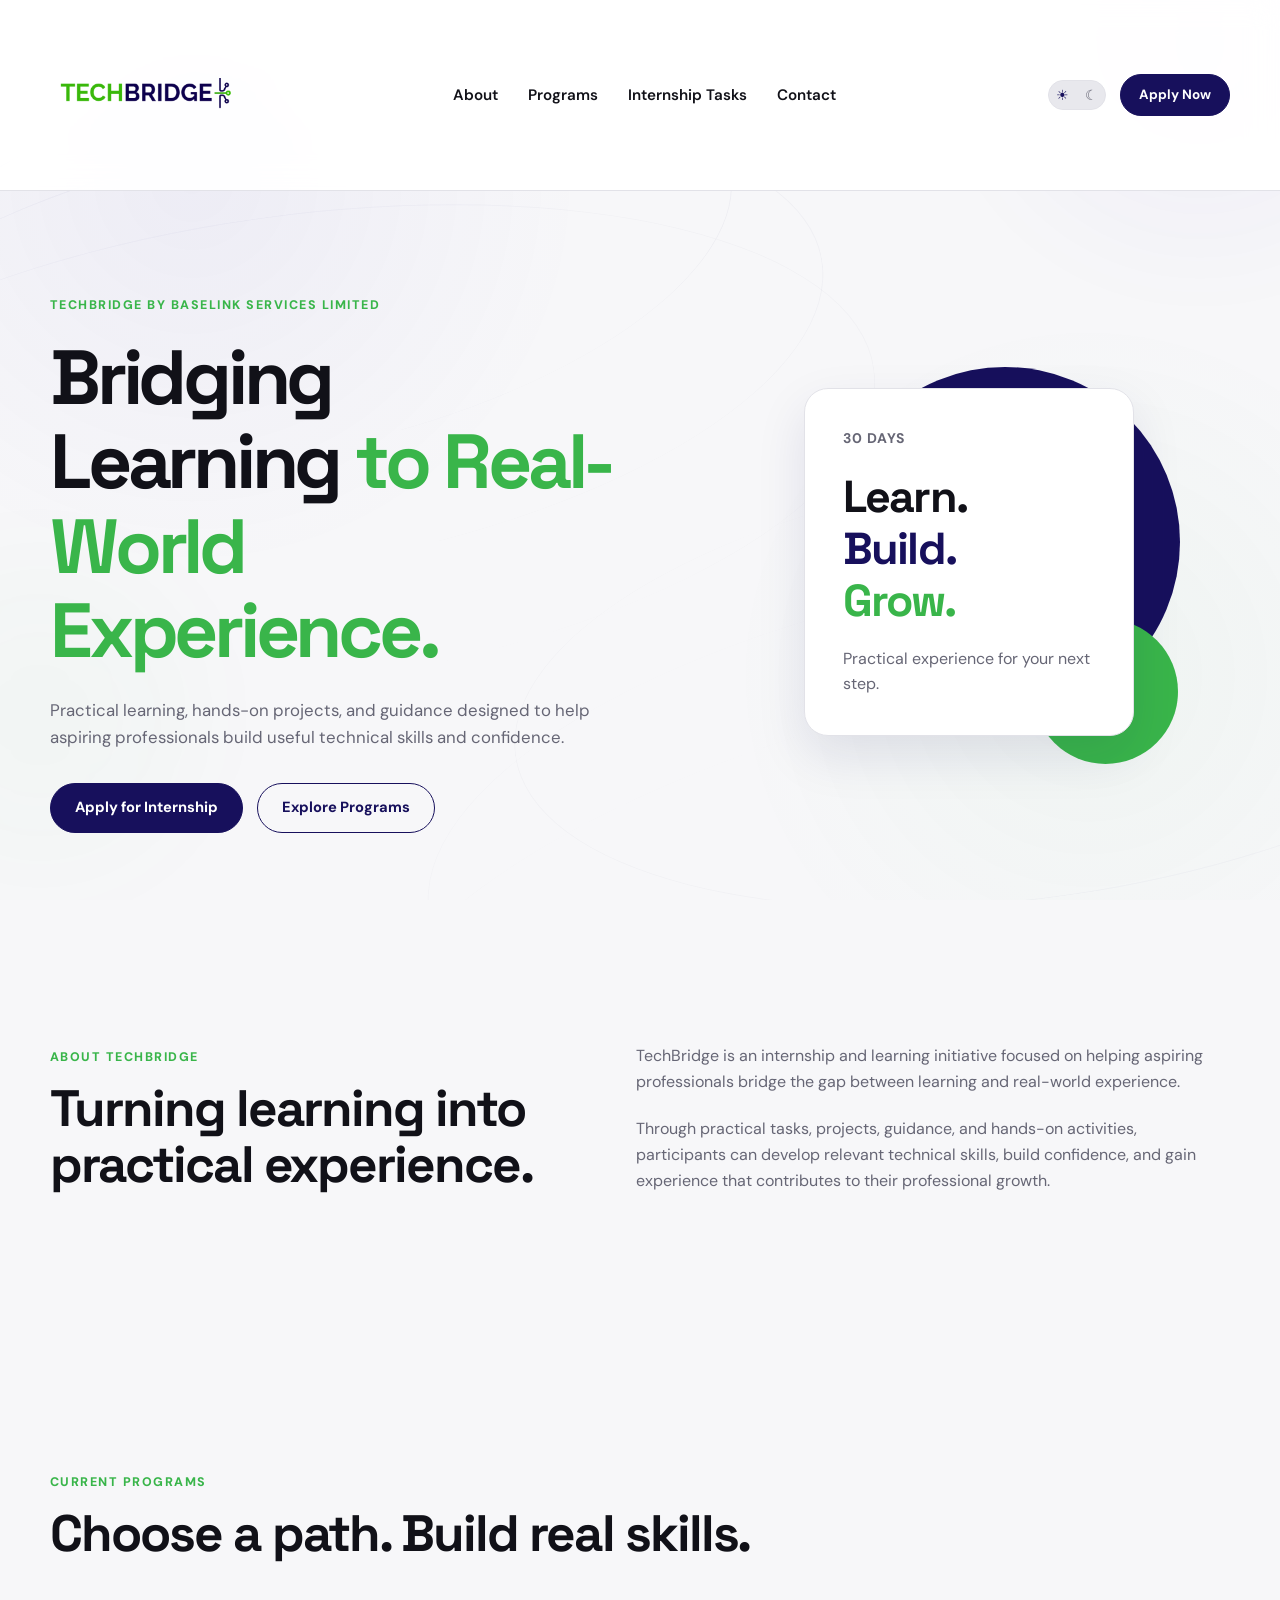
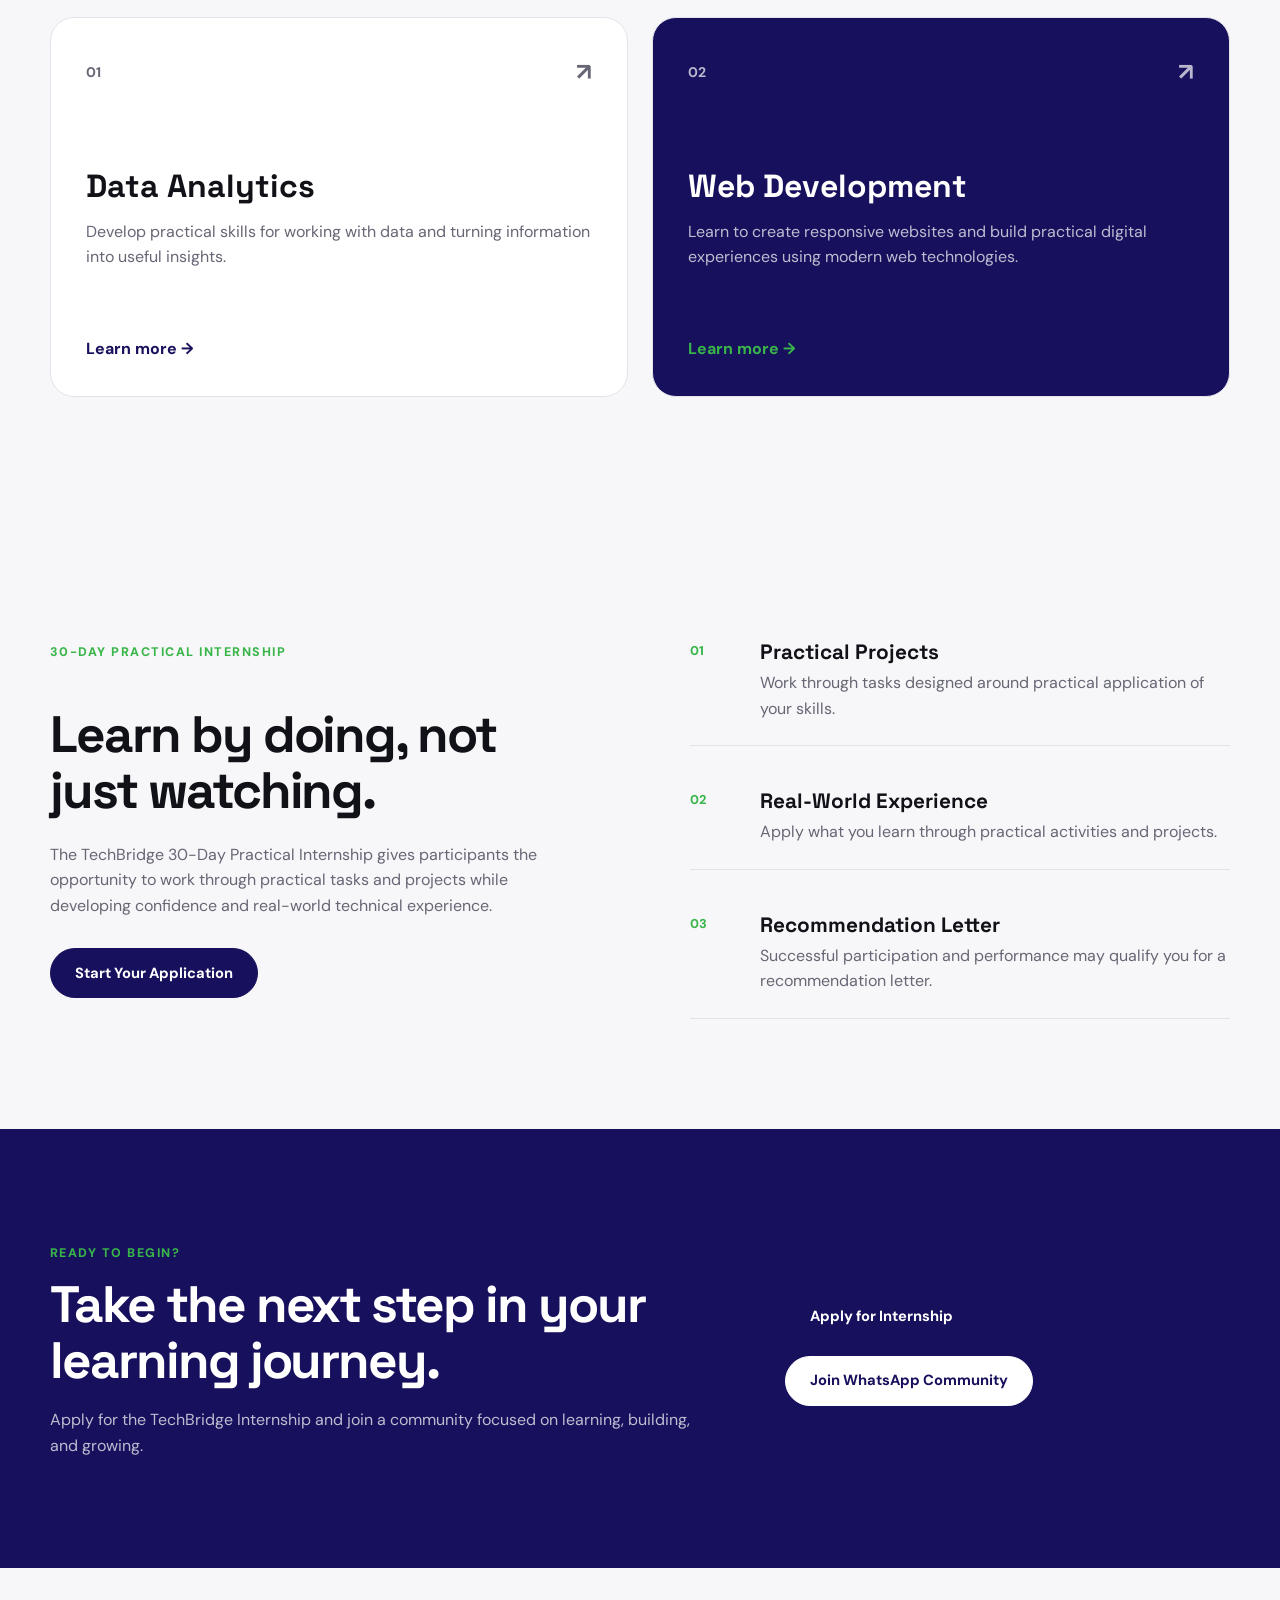
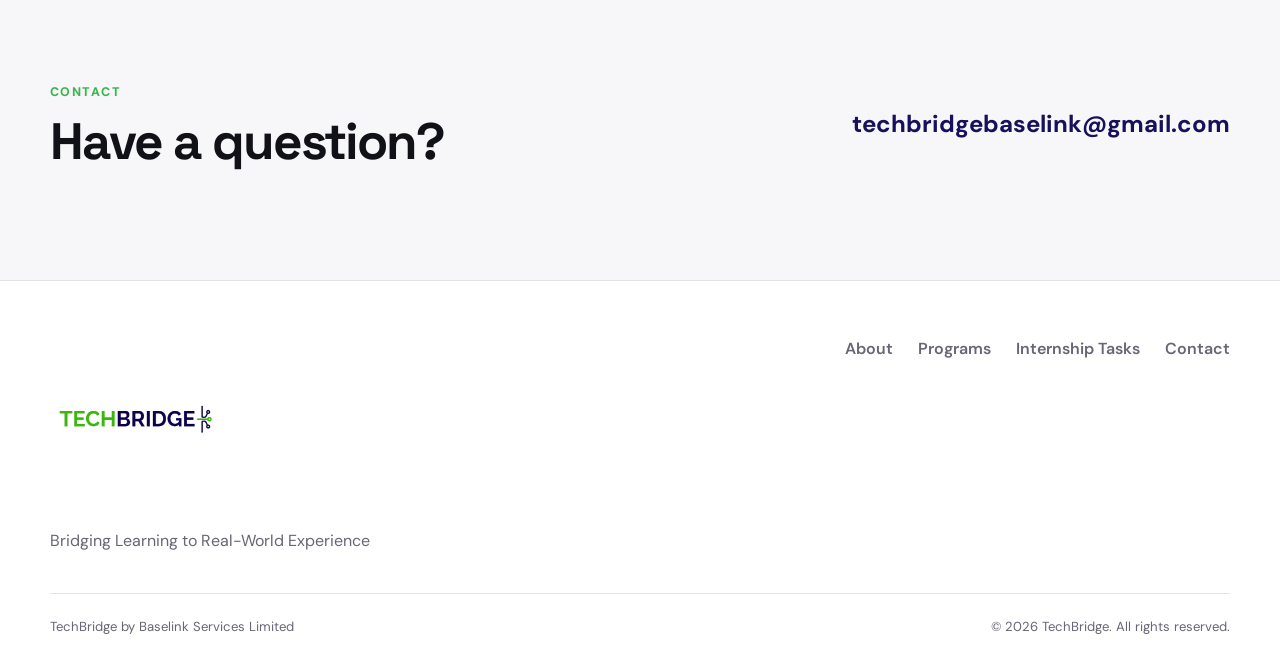
==== commit 0dedca6c: "update" ====
--- a/index.html
+++ b/index.html
@@ -38,7 +38,7 @@
             <nav>
                 <a href="#about">About</a>
                 <a href="programs.html">Programs</a>
-                <a href="#internship">Internship</a>
+                <a href="internship-tasks.html">Internship Tasks</a>
                 <a href="#contact">Contact</a>
             </nav>
 
@@ -475,7 +475,7 @@
 
                     <a href="#about">About</a>
                     <a href="programs.html">Programs</a>
-                    <a href="#internship">Internship</a>
+                    <a href="internship-tasks.html">Internship Tasks</a>
                     <a href="#contact">Contact</a>
 
                 </div>
--- a/style.css
+++ b/style.css
@@ -1,1580 +1,16 @@
-/* =========================================================
-   TECHBRIDGE — MAIN STYLESHEET
-   Task 1 + Task 2
-========================================================= */
-
-/* =========================
-   ROOT VARIABLES
-========================= */
-
-:root {
-    --purple: #17105c;
-    --purple-light: #28207a;
-    --green: #39b54a;
-    --green-light: #e9f8eb;
-
-    --white: #ffffff;
-    --background: #f7f7f9;
-    --surface: #ffffff;
-
-    --text: #111118;
-    --muted: #666675;
-    --border: #e2e2e8;
-
-    --shadow: 0 20px 50px rgba(23, 16, 92, 0.10);
-
-    --container: 1180px;
-}
-
-
-/* =========================
-   RESET
-========================= */
-
-* {
-    margin: 0;
-    padding: 0;
-    box-sizing: border-box;
-}
-
-html {
-    scroll-behavior: smooth;
-}
-
-body {
-    font-family: "DM Sans", Arial, sans-serif;
-    background: var(--background);
-    color: var(--text);
-    line-height: 1.6;
-    transition:
-        background 0.3s ease,
-        color 0.3s ease;
-}
-
-img {
-    max-width: 100%;
-    display: block;
-}
-
-a {
-    color: inherit;
-    text-decoration: none;
-}
-
-button,
-input {
-    font: inherit;
-}
-
-
-/* =========================
-   CONTAINER
-========================= */
-
-main {
-    position: relative;
-    z-index: 1;
-}
-
-.container {
-    width: min(100% - 40px, var(--container));
-    margin-inline: auto;
-}
-
-
-/* =========================
-   TYPOGRAPHY
-========================= */
-
-h1,
-h2,
-h3 {
-    font-family: "Space Grotesk", "DM Sans", Arial, sans-serif;
-    line-height: 1.1;
-}
-
-h1 {
-    font-size: clamp(3rem, 6vw, 5.8rem);
-    letter-spacing: -0.055em;
-}
-
-h2 {
-    font-size: clamp(2rem, 4vw, 3.5rem);
-    letter-spacing: -0.04em;
-}
-
-h3 {
-    font-size: 1.3rem;
-}
-
-p {
-    color: var(--muted);
-}
-
-
-/* =========================
-   SECTION
-========================= */
-
-.section {
-    padding: 110px 0;
-}
-
-.section-title {
-    max-width: 760px;
-    margin-bottom: 55px;
-}
-
-.section-title h2 {
-    margin-top: 12px;
-}
-
-.section-title h2 span {
-    color: var(--green);
-}
-
-.section-title > p:last-child {
-    margin-top: 18px;
-    max-width: 650px;
-}
-
-
-/* =========================
-   EYEBROW
-========================= */
-
-.eyebrow {
-    display: inline-block;
-    color: var(--green);
-    font-size: 0.78rem;
-    font-weight: 800;
-    letter-spacing: 0.12em;
-    text-transform: uppercase;
-}
-
-
-/* =========================
-   HEADER
-========================= */
-
-.header {
-    position: sticky;
-    top: 0;
-    z-index: 1000;
-
-    background: rgba(255, 255, 255, 0.94);
-    border-bottom: 1px solid var(--border);
-
-    backdrop-filter: blur(15px);
-}
-
-.nav {
-    min-height: 82px;
-
-    display: flex;
-    align-items: center;
-    justify-content: space-between;
-
-    gap: 30px;
-}
-
-.logo {
-    display: inline-flex;
-    align-items: center;
-}
-
-.logo img {
-    width: 190px;
-    height: auto;
-}
-
-nav {
-    display: flex;
-    align-items: center;
-    gap: 30px;
-}
-
-nav a {
-    font-size: 0.95rem;
-    font-weight: 600;
-    transition: color 0.2s ease;
-}
-
-nav a:hover {
-    color: var(--green);
-}
-
-.nav-actions {
-    display: flex;
-    align-items: center;
-    gap: 14px;
-}
-
-
-/* =========================
-   BUTTONS
-========================= */
-
-.button {
-    min-height: 50px;
-    padding: 0 24px;
-
-    display: inline-flex;
-    align-items: center;
-    justify-content: center;
-
-    border-radius: 999px;
-
-    background: var(--purple);
-    color: var(--white);
-
-    font-weight: 700;
-    font-size: 0.92rem;
-
-    border: 1px solid var(--purple);
-
-    transition:
-        transform 0.2s ease,
-        background 0.2s ease,
-        border-color 0.2s ease;
-}
-
-.button:hover {
-    transform: translateY(-2px);
-    background: var(--purple-light);
-}
-
-.button-small {
-    min-height: 42px;
-    padding: 0 18px;
-    font-size: 0.84rem;
-}
-
-.button-outline {
-    background: transparent;
-    color: var(--purple);
-    border-color: var(--purple);
-}
-
-.button-outline:hover {
-    background: var(--purple);
-    color: var(--white);
-}
-
-.button-white {
-    background: var(--white);
-    color: var(--purple);
-    border-color: var(--white);
-}
-
-.button-white:hover {
-    background: #f0f0f3;
-    border-color: #f0f0f3;
-}
-
-.hero-buttons {
-    display: flex;
-    align-items: center;
-    flex-wrap: wrap;
-    gap: 14px;
-}
-
-
-/* =========================
-   DARK MODE TOGGLE
-========================= */
-
-.theme-toggle {
-    position: relative;
-    display: inline-flex;
-    align-items: center;
-    cursor: pointer;
-}
-
-.theme-toggle input {
-    position: absolute;
-    opacity: 0;
-    pointer-events: none;
-}
-
-.toggle-slider {
-    width: 58px;
-    height: 30px;
-
-    display: flex;
-    align-items: center;
-    justify-content: space-between;
-
-    padding: 4px 7px;
-
-    border-radius: 30px;
-
-    background: #e8e8ed;
-    border: 1px solid var(--border);
-
-    font-size: 14px;
-
-    transition: background 0.25s ease;
-}
-
-.toggle-slider .sun {
-    color: var(--purple);
-}
-
-.toggle-slider .moon {
-    color: var(--muted);
-}
-
-.theme-toggle input:checked + .toggle-slider {
-    background: #252535;
-}
-
-.theme-toggle input:checked + .toggle-slider .sun {
-    color: #777789;
-}
-
-.theme-toggle input:checked + .toggle-slider .moon {
-    color: #ffffff;
-}
-
-
-/* =========================
-   HERO
-========================= */
-
-.hero {
-    min-height: 720px;
-    padding: 100px 0;
-
-    display: flex;
-    align-items: center;
-
-    overflow: hidden;
-}
-
-.hero-grid {
-    display: grid;
-    grid-template-columns: 1.05fr 0.95fr;
-    align-items: center;
-    gap: 80px;
-}
-
-.hero-content {
-    max-width: 680px;
-}
-
-.hero-content h1 {
-    margin-top: 18px;
-}
-
-.hero-content h1 span {
-    color: var(--green);
-}
-
-.hero-description {
-    max-width: 600px;
-    margin: 25px 0 32px;
-    font-size: 1.05rem;
-}
-
-.hero-visual {
-    position: relative;
-    min-height: 480px;
-
-    display: flex;
-    align-items: center;
-    justify-content: center;
-}
-
-.hero-circle {
-    position: absolute;
-
-    width: 350px;
-    height: 350px;
-
-    border-radius: 50%;
-
-    background: var(--purple);
-
-    top: 45px;
-    right: 50px;
-}
-
-.hero-circle-small {
-    position: absolute;
-
-    width: 145px;
-    height: 145px;
-
-    right: 10%;
-    bottom: 8%;
-
-    border-radius: 50%;
-
-    background: var(--green);
-}
-
-.experience-card {
-    position: relative;
-    z-index: 2;
-
-    width: min(100%, 330px);
-    padding: 38px;
-
-    background: var(--white);
-
-    border: 1px solid var(--border);
-    border-radius: 24px;
-
-    box-shadow: var(--shadow);
-}
-
-.experience-card .card-label {
-    display: block;
-
-    margin-bottom: 22px;
-
-    font-size: 14px;
-    font-weight: 700;
-
-    color: var(--muted);
-
-    letter-spacing: 0.08em;
-}
-
-.experience-card h2 {
-    font-size: 2.8rem;
-    margin-bottom: 3px;
-}
-
-.experience-card h2:nth-of-type(2) {
-    color: var(--purple);
-}
-
-.experience-card h2:nth-of-type(3) {
-    color: var(--green);
-}
-
-.experience-card p {
-    margin-top: 20px;
-}
-
-
-/* =========================
-   ABOUT
-========================= */
-
-.about-grid {
-    display: grid;
-    grid-template-columns: 0.9fr 1.1fr;
-    gap: 100px;
-    align-items: start;
-}
-
-.about-content {
-    max-width: 650px;
-}
-
-.about-content p + p {
-    margin-top: 22px;
-}
-
-
-/* =========================
-   HOMEPAGE PROGRAMS
-========================= */
-
-.program-grid {
-    display: grid;
-    grid-template-columns: repeat(2, 1fr);
-    gap: 24px;
-}
-
-.program-card {
-    min-height: 380px;
-
-    padding: 35px;
-
-    display: flex;
-    flex-direction: column;
-    justify-content: space-between;
-
-    background: var(--surface);
-
-    border: 1px solid var(--border);
-    border-radius: 24px;
-
-    transition:
-        transform 0.25s ease,
-        box-shadow 0.25s ease;
-}
-
-.program-card:hover {
-    transform: translateY(-6px);
-    box-shadow: var(--shadow);
-}
-
-.program-card.featured {
-    background: var(--purple);
-    color: var(--white);
-}
-
-.program-card.featured p {
-    color: rgba(255, 255, 255, 0.72);
-}
-
-.card-top {
-    display: flex;
-    align-items: center;
-    justify-content: space-between;
-
-    margin-bottom: 35px;
-
-    color: var(--muted);
-
-    font-size: 14px;
-    font-weight: 700;
-}
-
-.program-card.featured .card-top {
-    color: rgba(255, 255, 255, 0.7);
-}
-
-.arrow {
-    font-size: 1.5rem;
-}
-
-.program-card h3 {
-    font-size: 2rem;
-    margin-bottom: 15px;
-}
-
-.program-card-link {
-    display: inline-flex;
-
-    margin-top: 24px;
-
-    color: var(--purple);
-
-    font-weight: 700;
-}
-
-.program-card.featured .program-card-link {
-    color: var(--green);
-}
-
-
-/* =========================
-   INTERNSHIP
-========================= */
-
-.internship-grid {
-    display: grid;
-    grid-template-columns: 1fr 1fr;
-    gap: 100px;
-    align-items: center;
-}
-
-.internship-content {
-    max-width: 650px;
-}
-
-.internship-content h2 {
-    margin: 14px 0 22px;
-}
-
-.internship-content > p {
-    margin-bottom: 30px;
-}
-
-.benefits {
-    display: flex;
-    flex-direction: column;
-    gap: 20px;
-}
-
-.benefit {
-    display: grid;
-    grid-template-columns: 50px 1fr;
-    gap: 20px;
-
-    padding: 24px 0;
-
-    border-bottom: 1px solid var(--border);
-}
-
-.benefit > span {
-    font-size: 0.8rem;
-    font-weight: 800;
-    color: var(--green);
-}
-
-.benefit h3 {
-    margin-bottom: 6px;
-}
-
-
-/* =========================
-   APPLICATION CTA
-========================= */
-
-.apply {
-    background: var(--purple);
-    color: var(--white);
-}
-
-.apply-box {
-    display: flex;
-    align-items: center;
-    justify-content: space-between;
-
-    gap: 50px;
-}
-
-.apply-box h2 {
-    max-width: 700px;
-    margin: 12px 0 18px;
-}
-
-.apply-box p {
-    max-width: 650px;
-    color: rgba(255, 255, 255, 0.72);
-}
-
-.apply-box .eyebrow {
-    color: var(--green);
-}
-
-
-/* =========================
-   CONTACT
-========================= */
-
-.contact-row {
-    display: flex;
-    align-items: center;
-    justify-content: space-between;
-
-    gap: 40px;
-}
-
-.contact-row h2 {
-    margin-top: 10px;
-}
-
-.email {
-    color: var(--purple);
-    font-size: clamp(1rem, 2vw, 1.5rem);
-    font-weight: 700;
-    word-break: break-word;
-}
-
-.email:hover {
-    color: var(--green);
-}
-
-
-/* =========================================================
-   PROGRAMS PAGE
-========================================================= */
-
-
-/* =========================
-   PROGRAMS HERO
-========================= */
-
-.programs-hero {
-    padding: 120px 0;
-
-    overflow: hidden;
-}
-
-.programs-hero-content {
-    max-width: 900px;
-}
-
-.programs-hero h1 {
-    margin: 18px 0 24px;
-}
-
-.programs-hero h1 span {
-    color: var(--green);
-}
-
-.programs-hero p {
-    max-width: 700px;
-    font-size: 1.08rem;
-    margin-bottom: 32px;
-}
-
-
-/* =========================
-   PROGRAMS OVERVIEW
-========================= */
-
-.programs-overview {
-    padding: 110px 0;
-}
-
-.programs-overview-grid {
-    display: grid;
-    grid-template-columns: repeat(2, 1fr);
-    gap: 25px;
-}
-
-.program-detail-card {
-    padding: 38px;
-
-    background: var(--white);
-
-    border: 1px solid var(--border);
-    border-radius: 26px;
-
-    transition:
-        transform 0.25s ease,
-        box-shadow 0.25s ease;
-}
-
-.program-detail-card:hover {
-    transform: translateY(-5px);
-    box-shadow: var(--shadow);
-}
-
-.program-detail-card.featured {
-    background: var(--purple);
-    color: var(--white);
-}
-
-.program-detail-card.featured p {
-    color: rgba(255, 255, 255, 0.72);
-}
-
-.program-detail-top {
-    display: flex;
-    align-items: center;
-    justify-content: space-between;
-
-    margin-bottom: 30px;
-}
-
-.program-detail-number {
-    width: 48px;
-    height: 48px;
-
-    display: flex;
-    align-items: center;
-    justify-content: center;
-
-    border-radius: 50%;
-
-    background: var(--green);
-    color: var(--white);
-
-    font-weight: 800;
-}
-
-.program-detail-card h2 {
-    font-size: 2.3rem;
-    margin-bottom: 16px;
-}
-
-.program-detail-card > p {
-    margin-bottom: 28px;
-}
-
-.skills-title {
-    font-size: 1rem;
-    margin-bottom: 15px;
-}
-
-.skills-list {
-    list-style: none;
-
-    display: grid;
-    grid-template-columns: 1fr 1fr;
-    gap: 10px;
-}
-
-.skills-list li {
-    position: relative;
-
-    padding: 11px 14px 11px 30px;
-
-    background: var(--green-light);
-
-    border-radius: 10px;
-
-    color: var(--text);
-
-    font-size: 0.9rem;
-    font-weight: 600;
-}
-
-.skills-list li::before {
-    content: "✓";
-
-    position: absolute;
-    left: 10px;
-
-    color: var(--green);
-    font-weight: 800;
-}
-
-.program-detail-card.featured .skills-list li {
-    background: rgba(255, 255, 255, 0.10);
-    color: var(--white);
-}
-
-
-/* =========================
-   PROGRAM DIFFERENCE
-========================= */
-
-.program-difference {
-    padding: 110px 0;
-}
-
-.difference-grid {
-    display: grid;
-    grid-template-columns: repeat(2, 1fr);
-    gap: 24px;
-}
-
-.difference-card {
-    padding: 35px;
-
-    background: var(--background);
-
-    border: 1px solid var(--border);
-    border-radius: 22px;
-}
-
-.difference-label {
-    display: inline-block;
-
-    margin-bottom: 15px;
-
-    color: var(--green);
-
-    font-size: 0.76rem;
-    font-weight: 800;
-
-    letter-spacing: 0.1em;
-}
-
-.difference-card h3 {
-    font-size: 1.8rem;
-    margin-bottom: 12px;
-}
-
-
-/* =========================
-   PROGRAMS CTA
-========================= */
-
-.programs-cta {
-    padding: 100px 0;
-}
-
-.programs-cta-box {
-    padding: 70px;
-
-    background: var(--purple);
-    color: var(--white);
-
-    border-radius: 30px;
-
-    text-align: center;
-}
-
-.programs-cta-box h2 {
-    max-width: 800px;
-    margin: 15px auto 18px;
-}
-
-.programs-cta-box p {
-    max-width: 650px;
-    margin: 0 auto 30px;
-
-    color: rgba(255, 255, 255, 0.72);
-}
-
-.programs-cta-box .hero-buttons {
-    justify-content: center;
-}
-
-
-/* =========================
-   FOOTER
-========================= */
-
-.footer {
-    position: relative;
-    z-index: 1;
-
-    padding: 55px 0 25px;
-
-    background: var(--white);
-
-    border-top: 1px solid var(--border);
-}
-
-.footer-content {
-    display: flex;
-    align-items: flex-start;
-    justify-content: space-between;
-
-    gap: 50px;
-
-    padding-bottom: 40px;
-}
-
-.footer-content .logo img {
-    width: 170px;
-}
-
-.footer-content p {
-    margin-top: 14px;
-    max-width: 350px;
-}
-
-.footer-nav {
-    display: flex;
-    flex-wrap: wrap;
-    gap: 25px;
-}
-
-.footer-nav a {
-    color: var(--muted);
-    font-weight: 600;
-}
-
-.footer-nav a:hover {
-    color: var(--green);
-}
-
-.footer-bottom {
-    padding-top: 22px;
-
-    display: flex;
-    align-items: center;
-    justify-content: space-between;
-
-    gap: 20px;
-
-    border-top: 1px solid var(--border);
-}
-
-.footer-bottom p {
-    font-size: 0.82rem;
-}
-
-
-/* =========================================================
-   DARK MODE
-========================================================= */
-
-body:has(#theme-switch:checked) {
-    --background: #0b0b10;
-    --surface: #111118;
-
-    --text: #f5f5f7;
-    --muted: #a3a3b0;
-    --border: #292933;
-
-    background: var(--background);
-    color: var(--text);
-}
-
-
-/* Header */
-
-body:has(#theme-switch:checked) .header {
-    background: rgba(17, 17, 24, 0.94);
-}
-
-
-/* Hero */
-
-
-body:has(#theme-switch:checked) .experience-card {
-    background: #15151d;
-    border-color: var(--border);
-}
-
-
-/* About */
-
-
-
-/* Homepage programs */
-
-
-body:has(#theme-switch:checked) .program-card {
-    background: #15151d;
-    border-color: var(--border);
-}
-
-body:has(#theme-switch:checked) .program-card.featured {
-    background: var(--purple);
-}
-
-body:has(#theme-switch:checked) .program-card-link {
-    color: var(--green);
-}
-
-body:has(#theme-switch:checked) .program-card.featured .program-card-link {
-    color: var(--green);
-}
-
-body:has(#theme-switch:checked) .card-top {
-    color: var(--muted);
-}
-
-
-/* Internship */
-
-
-
-/* Contact */
-
-
-
-/* Programs page */
-
-
-
-body:has(#theme-switch:checked) .program-detail-card {
-    background: #111118;
-    border-color: var(--border);
-}
-
-body:has(#theme-switch:checked) .program-detail-card.featured {
-    background: var(--purple);
-}
-
-body:has(#theme-switch:checked) .program-detail-card:not(.featured) .skills-list li {
-    background: rgba(57, 181, 74, 0.14);
-    color: var(--text);
-}
-
-body:has(#theme-switch:checked) .difference-card {
-    background: #111118;
-    border-color: var(--border);
-}
-
-
-
-
-/* Footer */
-
-body:has(#theme-switch:checked) .footer {
-    background: #0b0b10;
-}
-
-
-/* Buttons, links: fix purple-on-dark contrast */
-
-body:has(#theme-switch:checked) .button-outline {
-    color: var(--text);
-    border-color: var(--border);
-}
-
-body:has(#theme-switch:checked) .button-outline:hover {
-    background: var(--purple-light);
-    color: var(--white);
-    border-color: var(--purple-light);
-}
-
-body:has(#theme-switch:checked) .program-card-link,
-body:has(#theme-switch:checked) .email {
-    color: var(--green);
-}
-
-body:has(#theme-switch:checked) .email:hover {
-    color: var(--white);
-}
-
-
-/* =========================================================
-   RESPONSIVE — TABLET
-========================================================= */
-
-@media (max-width: 1000px) {
-
-    .hero-grid {
-        grid-template-columns: 1fr;
-        gap: 60px;
-    }
-
-    .hero-content {
-        max-width: 800px;
-    }
-
-    .hero-visual {
-        min-height: 400px;
-    }
-
-    .about-grid {
-        grid-template-columns: 1fr;
-        gap: 40px;
-    }
-
-    .internship-grid {
-        grid-template-columns: 1fr;
-        gap: 55px;
-    }
-
-    .apply-box {
-        flex-direction: column;
-        align-items: flex-start;
-    }
-
-    .programs-overview-grid {
-        grid-template-columns: 1fr;
-    }
-
-    .difference-grid {
-        grid-template-columns: 1fr;
-    }
-}
-
-
-/* =========================================================
-   RESPONSIVE — NAVIGATION
-========================================================= */
-
-@media (max-width: 850px) {
-
-    .nav {
-        min-height: 75px;
-    }
-
-    nav {
-        display: none;
-    }
-
-    .logo img {
-        width: 165px;
-    }
-
-    .hero {
-        padding: 80px 0;
-    }
-
-    .section {
-        padding: 80px 0;
-    }
-
-    .programs-overview,
-    .program-difference {
-        padding: 80px 0;
-    }
-
-    .programs-cta {
-        padding: 70px 0;
-    }
-}
-
-
-/* =========================================================
-   RESPONSIVE — MOBILE
-========================================================= */
-
-@media (max-width: 650px) {
-
-    .container {
-        width: min(100% - 28px, var(--container));
-    }
-
-    h1 {
-        font-size: clamp(2.6rem, 13vw, 4rem);
-    }
-
-    h2 {
-        font-size: 2.2rem;
-    }
-
-    .nav-actions {
-        gap: 8px;
-    }
-
-    .toggle-slider {
-        width: 52px;
-        height: 28px;
-
-        padding: 4px 6px;
-
-        font-size: 12px;
-    }
-
-    .nav-actions .button-small {
-        min-height: 40px;
-        padding: 0 13px;
-
-        font-size: 12px;
-    }
-
-    .hero {
-        padding: 65px 0;
-    }
-
-    .hero-grid {
-        gap: 35px;
-    }
-
-    .hero-visual {
-        min-height: 330px;
-    }
-
-    .hero-circle {
-        width: 250px;
-        height: 250px;
-
-        top: 20px;
-        right: 5%;
-    }
-
-    .hero-circle-small {
-        width: 95px;
-        height: 95px;
-
-        right: 4%;
-        bottom: 4%;
-    }
-
-    .experience-card {
-        width: 280px;
-        padding: 28px;
-    }
-
-    .experience-card h2 {
-        font-size: 2.25rem;
-    }
-
-    .hero-buttons {
-        align-items: stretch;
-        flex-direction: column;
-    }
-
-    .hero-buttons .button {
-        width: 100%;
-    }
-
-    .program-grid {
-        grid-template-columns: 1fr;
-    }
-
-    .program-card {
-        min-height: 330px;
-        padding: 28px;
-    }
-
-    .program-card h3 {
-        font-size: 1.7rem;
-    }
-
-    .program-detail-card {
-        padding: 28px;
-    }
-
-    .program-detail-card h2 {
-        font-size: 2rem;
-    }
-
-    .skills-list {
-        grid-template-columns: 1fr;
-    }
-
-    .difference-card {
-        padding: 28px;
-    }
-
-    .programs-cta-box {
-        padding: 45px 25px;
-        border-radius: 22px;
-    }
-
-    .footer-content {
-        flex-direction: column;
-        padding-bottom: 30px;
-    }
-
-    .footer-nav {
-        gap: 15px 22px;
-    }
-
-    .footer-bottom {
-        flex-direction: column;
-        align-items: flex-start;
-    }
-
-    .contact-row {
-        flex-direction: column;
-        align-items: flex-start;
-    }
-
-    .email {
-        font-size: 1rem;
-    }
-}
-
-
-/* =========================================================
-   VERY SMALL SCREENS
-========================================================= */
-
-@media (max-width: 420px) {
-
-    .logo img {
-        width: 135px;
-    }
-
-    .nav-actions .button-small {
-        padding: 0 10px;
-    }
-
-    .toggle-slider {
-        width: 46px;
-    }
-
-    .experience-card {
-        width: 250px;
-    }
-
-    .experience-card h2 {
-        font-size: 2rem;
-    }
-}
-/* =========================================================
-   TECHBRIDGE PREMIUM BACKGROUND PATHS
-========================================================= */
-
-.background-paths {
-    position: fixed;
-    inset: 0;
-
-    z-index: 0;
-
-    overflow: hidden;
-
-    pointer-events: none;
-
-    background:
-        radial-gradient(
-            circle at 15% 20%,
-            rgba(70, 56, 183, 0.055),
-            transparent 30%
-        ),
-        radial-gradient(
-            circle at 85% 75%,
-            rgba(57, 181, 74, 0.045),
-            transparent 28%
-        );
-}
-
-
-/* ---------------------------------------------------------
-   Ambient color
---------------------------------------------------------- */
-
-.background-glow {
-    position: absolute;
-
-    border-radius: 50%;
-
-    filter: blur(80px);
-
-    opacity: 0.45;
-}
-
-.glow-purple {
-    width: 360px;
-    height: 360px;
-
-    top: -140px;
-    right: -100px;
-
-    background: rgba(70, 56, 183, 0.10);
-
-    animation: ambient-purple 14s ease-in-out infinite alternate;
-}
-
-.glow-green {
-    width: 280px;
-    height: 280px;
-
-    left: -100px;
-    bottom: 5%;
-
-    background: rgba(57, 181, 74, 0.07);
-
-    animation: ambient-green 18s ease-in-out infinite alternate;
-}
-
-
-/* ---------------------------------------------------------
-   Flowing paths
---------------------------------------------------------- */
-
-.path {
-    position: absolute;
-
-    width: 900px;
-    height: 380px;
-
-    left: -160px;
-
-    border: 1px solid rgba(23, 16, 92, 0.075);
-
-    border-left: 0;
-    border-bottom: 0;
-
-    border-radius: 50%;
-
-    transform: rotate(-12deg);
-
-    opacity: 0.55;
-
-    animation:
-        path-float 18s ease-in-out infinite alternate;
-}
-
-
-/* Individual paths */
-
-.path-1 {
-    top: 8%;
-    animation-delay: -2s;
-}
-
-.path-2 {
-    top: 15%;
-
-    width: 1050px;
-    height: 430px;
-
-    left: -220px;
-
-    transform: rotate(-10deg);
-
-    opacity: 0.42;
-
-    animation-delay: -5s;
-}
-
-.path-3 {
-    top: 24%;
-
-    width: 1180px;
-    height: 470px;
-
-    left: -300px;
-
-    transform: rotate(-8deg);
-
-    opacity: 0.32;
-
-    animation-delay: -8s;
-}
-
-.path-4 {
-    top: 52%;
-
-    left: auto;
-    right: -280px;
-
-    width: 1050px;
-    height: 430px;
-
-    transform: rotate(172deg);
-
-    opacity: 0.32;
-
-    animation-delay: -4s;
-}
-
-.path-5 {
-    top: 64%;
-
-    left: auto;
-    right: -340px;
-
-    width: 1200px;
-    height: 470px;
-
-    transform: rotate(170deg);
-
-    opacity: 0.25;
-
-    animation-delay: -9s;
-}
-
-.path-6 {
-    top: 76%;
-
-    left: auto;
-    right: -420px;
-
-    width: 1350px;
-    height: 500px;
-
-    transform: rotate(168deg);
-
-    opacity: 0.20;
-
-    animation-delay: -12s;
-}
-
-
-/* ---------------------------------------------------------
-   Path animation
---------------------------------------------------------- */
-
-@keyframes path-float {
-
-    0% {
-        transform:
-            translate3d(-20px, -8px, 0)
-            rotate(-12deg);
-    }
-
-    50% {
-        transform:
-            translate3d(10px, 8px, 0)
-            rotate(-10deg);
-    }
-
-    100% {
-        transform:
-            translate3d(25px, -4px, 0)
-            rotate(-12deg);
-    }
-}
-
-
-/* ---------------------------------------------------------
-   Ambient movement
---------------------------------------------------------- */
-
-@keyframes ambient-purple {
-
-    0% {
-        transform: translate3d(0, 0, 0) scale(1);
-    }
-
-    100% {
-        transform: translate3d(-50px, 40px, 0) scale(1.15);
-    }
-}
-
-@keyframes ambient-green {
-
-    0% {
-        transform: translate3d(0, 0, 0) scale(1);
-    }
-
-    100% {
-        transform: translate3d(50px, -35px, 0) scale(1.12);
-    }
-}+:root{--purple:#17105c;--purple-light:#28207a;--green:#39b54a;--green-light:#e9f8eb;--white:#fff;--background:#f7f7f9;--surface:#fff;--text:#111118;--muted:#666675;--border:#e2e2e8;--shadow:0 20px 50px rgba(23,16,92,.10);--container:1180px}
+*{margin:0;padding:0;box-sizing:border-box}html{scroll-behavior:smooth}body{font-family:"DM Sans",Arial,sans-serif;background:var(--background);color:var(--text);line-height:1.6;transition:background .3s ease,color .3s ease}img{max-width:100%;display:block}a{color:inherit;text-decoration:none}button,input{font:inherit}main{position:relative;z-index:1}.container{width:min(100% - 40px,var(--container));margin-inline:auto}h1,h2,h3{font-family:"Space Grotesk","DM Sans",Arial,sans-serif;line-height:1.1}h1{font-size:clamp(3rem,6vw,5.8rem);letter-spacing:-.055em}h2{font-size:clamp(2rem,4vw,3.5rem);letter-spacing:-.04em}h3{font-size:1.3rem}p{color:var(--muted)}.section{padding:110px 0}.section-title{max-width:760px;margin-bottom:55px}.section-title h2{margin-top:12px}.section-title h2 span{color:var(--green)}.section-title>p:last-child{margin-top:18px;max-width:650px}.eyebrow{display:inline-block;color:var(--green);font-size:.78rem;font-weight:800;letter-spacing:.12em;text-transform:uppercase}
+.header{position:sticky;top:0;z-index:1000;background:rgba(255,255,255,.94);border-bottom:1px solid var(--border);backdrop-filter:blur(15px)}.nav{min-height:82px;display:flex;align-items:center;justify-content:space-between;gap:30px}.logo{display:inline-flex;align-items:center}.logo img{width:190px;height:auto}nav{display:flex;align-items:center;gap:30px}nav a{font-size:.95rem;font-weight:600;transition:color .2s ease}nav a:hover{color:var(--green)}.nav-actions{display:flex;align-items:center;gap:14px}
+.button{min-height:50px;padding:0 24px;display:inline-flex;align-items:center;justify-content:center;border-radius:999px;background:var(--purple);color:var(--white);font-weight:700;font-size:.92rem;border:1px solid var(--purple);transition:transform .2s ease,background .2s ease,border-color .2s ease}.button:hover{transform:translateY(-2px);background:var(--purple-light)}.button-small{min-height:42px;padding:0 18px;font-size:.84rem}.button-outline{background:transparent;color:var(--purple);border-color:var(--purple)}.button-outline:hover{background:var(--purple);color:var(--white)}.button-white{background:var(--white);color:var(--purple);border-color:var(--white)}.button-white:hover{background:#f0f0f3;border-color:#f0f0f3}.hero-buttons{display:flex;align-items:center;flex-wrap:wrap;gap:14px}
+.theme-toggle{position:relative;display:inline-flex;align-items:center;cursor:pointer}.theme-toggle input{position:absolute;opacity:0;pointer-events:none}.toggle-slider{width:58px;height:30px;display:flex;align-items:center;justify-content:space-between;padding:4px 7px;border-radius:30px;background:#e8e8ed;border:1px solid var(--border);font-size:14px;transition:background .25s ease}.toggle-slider .sun{color:var(--purple)}.toggle-slider .moon{color:var(--muted)}.theme-toggle input:checked+.toggle-slider{background:#252535}.theme-toggle input:checked+.toggle-slider .sun{color:#777789}.theme-toggle input:checked+.toggle-slider .moon{color:#fff}
+.hero{min-height:720px;padding:100px 0;display:flex;align-items:center;overflow:hidden}.hero-grid{display:grid;grid-template-columns:1.05fr .95fr;align-items:center;gap:80px}.hero-content{max-width:680px}.hero-content h1{margin-top:18px}.hero-content h1 span{color:var(--green)}.hero-description{max-width:600px;margin:25px 0 32px;font-size:1.05rem}.hero-visual{position:relative;min-height:480px;display:flex;align-items:center;justify-content:center}.hero-circle{position:absolute;width:350px;height:350px;border-radius:50%;background:var(--purple);top:45px;right:50px}.hero-circle-small{position:absolute;width:145px;height:145px;right:10%;bottom:8%;border-radius:50%;background:var(--green)}.experience-card{position:relative;z-index:2;width:min(100%,330px);padding:38px;background:var(--white);border:1px solid var(--border);border-radius:24px;box-shadow:var(--shadow)}.experience-card .card-label{display:block;margin-bottom:22px;font-size:14px;font-weight:700;color:var(--muted);letter-spacing:.08em}.experience-card h2{font-size:2.8rem;margin-bottom:3px}.experience-card h2:nth-of-type(2){color:var(--purple)}.experience-card h2:nth-of-type(3){color:var(--green)}.experience-card p{margin-top:20px}
+.about-grid{display:grid;grid-template-columns:.9fr 1.1fr;gap:100px;align-items:start}.about-content{max-width:650px}.about-content p+p{margin-top:22px}.program-grid{display:grid;grid-template-columns:repeat(2,1fr);gap:24px}.program-card{min-height:380px;padding:35px;display:flex;flex-direction:column;justify-content:space-between;background:var(--surface);border:1px solid var(--border);border-radius:24px;transition:transform .25s ease,box-shadow .25s ease}.program-card:hover{transform:translateY(-6px);box-shadow:var(--shadow)}.program-card.featured{background:var(--purple);color:var(--white)}.program-card.featured p{color:rgba(255,255,255,.72)}.card-top{display:flex;align-items:center;justify-content:space-between;margin-bottom:35px;color:var(--muted);font-size:14px;font-weight:700}.program-card.featured .card-top{color:rgba(255,255,255,.7)}.arrow{font-size:1.5rem}.program-card h3{font-size:2rem;margin-bottom:15px}.program-card-link{display:inline-flex;margin-top:24px;color:var(--purple);font-weight:700}.program-card.featured .program-card-link{color:var(--green)}.internship-grid{display:grid;grid-template-columns:1fr 1fr;gap:100px;align-items:center}.internship-content{max-width:650px}.internship-content h2{margin:14px 0 22px}.internship-content>p{margin-bottom:30px}.benefits{display:flex;flex-direction:column;gap:20px}.benefit{display:grid;grid-template-columns:50px 1fr;gap:20px;padding:24px 0;border-bottom:1px solid var(--border)}.benefit>span{font-size:.8rem;font-weight:800;color:var(--green)}.benefit h3{margin-bottom:6px}.apply{background:var(--purple);color:var(--white)}.apply-box{display:flex;align-items:center;justify-content:space-between;gap:50px}.apply-box h2{max-width:700px;margin:12px 0 18px}.apply-box p{max-width:650px;color:rgba(255,255,255,.72)}.apply-box .eyebrow{color:var(--green)}.contact-row{display:flex;align-items:center;justify-content:space-between;gap:40px}.contact-row h2{margin-top:10px}.email{color:var(--purple);font-size:clamp(1rem,2vw,1.5rem);font-weight:700;word-break:break-word}.email:hover{color:var(--green)}
+.programs-hero{padding:120px 0;overflow:hidden}.programs-hero-content{max-width:900px}.programs-hero h1{margin:18px 0 24px}.programs-hero h1 span{color:var(--green)}.programs-hero p{max-width:700px;font-size:1.08rem;margin-bottom:32px}.programs-overview,.program-difference{padding:110px 0}.programs-overview-grid,.difference-grid{display:grid;grid-template-columns:repeat(2,1fr);gap:25px}.program-detail-card{padding:38px;background:var(--white);border:1px solid var(--border);border-radius:26px;transition:transform .25s ease,box-shadow .25s ease}.program-detail-card:hover{transform:translateY(-5px);box-shadow:var(--shadow)}.program-detail-card.featured{background:var(--purple);color:var(--white)}.program-detail-card.featured p{color:rgba(255,255,255,.72)}.program-detail-top{display:flex;align-items:center;justify-content:space-between;margin-bottom:30px}.program-detail-number{width:48px;height:48px;display:flex;align-items:center;justify-content:center;border-radius:50%;background:var(--green);color:var(--white);font-weight:800}.program-detail-card h2{font-size:2.3rem;margin-bottom:16px}.program-detail-card>p{margin-bottom:28px}.skills-title{font-size:1rem;margin-bottom:15px}.skills-list{list-style:none;display:grid;grid-template-columns:1fr 1fr;gap:10px}.skills-list li{position:relative;padding:11px 14px 11px 30px;background:var(--green-light);border-radius:10px;color:var(--text);font-size:.9rem;font-weight:600}.skills-list li:before{content:"✓";position:absolute;left:10px;color:var(--green);font-weight:800}.program-detail-card.featured .skills-list li{background:rgba(255,255,255,.1);color:var(--white)}.difference-card{padding:35px;background:var(--background);border:1px solid var(--border);border-radius:22px}.difference-label{display:inline-block;margin-bottom:15px;color:var(--green);font-size:.76rem;font-weight:800;letter-spacing:.1em}.difference-card h3{font-size:1.8rem;margin-bottom:12px}.programs-cta{padding:100px 0}.programs-cta-box{padding:70px;background:var(--purple);color:var(--white);border-radius:30px;text-align:center}.programs-cta-box h2{max-width:800px;margin:15px auto 18px}.programs-cta-box p{max-width:650px;margin:0 auto 30px;color:rgba(255,255,255,.72)}.programs-cta-box .hero-buttons{justify-content:center}
+.tasks-hero{padding:120px 0 105px;overflow:hidden}.tasks-hero-content{max-width:930px}.tasks-hero h1{margin:18px 0 24px}.tasks-hero h1 span{color:var(--green)}.tasks-hero p{max-width:720px;font-size:1.08rem;margin-bottom:32px}.journey-overview{padding-top:80px}.journey-stats{display:grid;grid-template-columns:repeat(3,1fr);gap:18px}.journey-stat{padding:30px;background:var(--surface);border:1px solid var(--border);border-radius:22px;box-shadow:0 12px 30px rgba(23,16,92,.05)}.journey-stat strong{display:block;font-family:"Space Grotesk",sans-serif;font-size:3rem;line-height:1;color:var(--purple)}.journey-stat span{display:block;margin-top:8px;color:var(--muted);font-weight:700}.roadmap-heading{margin-bottom:70px}.timeline{position:relative;max-width:900px;margin:0 auto}.timeline:before{content:"";position:absolute;left:26px;top:20px;bottom:20px;width:2px;background:linear-gradient(to bottom,var(--green),var(--purple));opacity:.25}.task-card{position:relative;display:grid;grid-template-columns:54px 100px 1fr;gap:22px;align-items:start;margin-bottom:26px}.task-marker{position:relative;z-index:2;width:54px;height:54px;display:flex;align-items:center;justify-content:center;border-radius:50%;background:var(--surface);border:2px solid var(--border);box-shadow:0 8px 20px rgba(23,16,92,.08)}.task-marker span{font-family:"Space Grotesk",sans-serif;font-size:.85rem;font-weight:700;color:var(--purple)}.task-day{padding-top:17px;font-size:.76rem;font-weight:800;letter-spacing:.1em;color:var(--green)}.task-card-body{padding:28px 30px;background:var(--surface);border:1px solid var(--border);border-radius:22px;transition:transform .25s ease,box-shadow .25s ease,border-color .25s ease}.task-card:hover .task-card-body{transform:translateY(-4px);box-shadow:var(--shadow)}.active-task .task-card-body{border-color:rgba(57,181,74,.55);box-shadow:0 16px 40px rgba(57,181,74,.08)}.final-task .task-card-body{background:var(--purple);color:var(--white);border-color:var(--purple)}.final-task .task-card-body p{color:rgba(255,255,255,.72)}.task-card-top{display:flex;justify-content:space-between;align-items:center;gap:15px;margin-bottom:17px}.difficulty{display:inline-flex;align-items:center;min-height:30px;padding:0 11px;border-radius:999px;background:var(--green-light);color:var(--green);font-size:.72rem;font-weight:800;letter-spacing:.03em}.difficulty.rising{background:rgba(57,181,74,.13)}.difficulty.intermediate{background:rgba(23,16,92,.08);color:var(--purple)}.difficulty.advanced{background:rgba(57,181,74,.13)}.task-index{font-size:.72rem;font-weight:800;color:var(--muted)}.final-task .task-index{color:rgba(255,255,255,.6)}.task-card-body h3{font-size:1.7rem;margin-bottom:11px}.journey-cta{padding-top:70px}.journey-cta-box{padding:70px;background:var(--purple);color:var(--white);border-radius:30px;text-align:center}.journey-cta-box h2{max-width:800px;margin:15px auto 18px}.journey-cta-box h2 span{color:var(--green)}.journey-cta-box p{max-width:650px;margin:0 auto 30px;color:rgba(255,255,255,.72)}.journey-cta-box .hero-buttons{justify-content:center}
+.footer{position:relative;z-index:1;padding:55px 0 25px;background:var(--white);border-top:1px solid var(--border)}.footer-content{display:flex;align-items:flex-start;justify-content:space-between;gap:50px;padding-bottom:40px}.footer-content .logo img{width:170px}.footer-content p{margin-top:14px;max-width:350px}.footer-nav{display:flex;flex-wrap:wrap;gap:25px}.footer-nav a{color:var(--muted);font-weight:600}.footer-nav a:hover{color:var(--green)}.footer-bottom{padding-top:22px;display:flex;align-items:center;justify-content:space-between;gap:20px;border-top:1px solid var(--border)}.footer-bottom p{font-size:.82rem}
+.background-paths{position:fixed;inset:0;z-index:0;overflow:hidden;pointer-events:none;background:radial-gradient(circle at 15% 20%,rgba(70,56,183,.055),transparent 30%),radial-gradient(circle at 85% 75%,rgba(57,181,74,.045),transparent 28%)}.background-glow{position:absolute;border-radius:50%;filter:blur(80px);opacity:.45}.glow-purple{width:360px;height:360px;top:-140px;right:-100px;background:rgba(70,56,183,.1);animation:ambient-purple 14s ease-in-out infinite alternate}.glow-green{width:280px;height:280px;left:-100px;bottom:5%;background:rgba(57,181,74,.07);animation:ambient-green 18s ease-in-out infinite alternate}.path{position:absolute;width:900px;height:380px;left:-160px;border:1px solid rgba(23,16,92,.075);border-left:0;border-bottom:0;border-radius:50%;transform:rotate(-12deg);opacity:.55;animation:path-float 18s ease-in-out infinite alternate}.path-1{top:8%;animation-delay:-2s}.path-2{top:15%;width:1050px;height:430px;left:-220px;transform:rotate(-10deg);opacity:.42;animation-delay:-5s}.path-3{top:24%;width:1180px;height:470px;left:-300px;transform:rotate(-8deg);opacity:.32;animation-delay:-8s}.path-4{top:52%;left:auto;right:-280px;width:1050px;height:430px;transform:rotate(172deg);opacity:.32;animation-delay:-4s}.path-5{top:64%;left:auto;right:-340px;width:1200px;height:470px;transform:rotate(170deg);opacity:.25;animation-delay:-9s}.path-6{top:76%;left:auto;right:-420px;width:1350px;height:500px;transform:rotate(168deg);opacity:.2;animation-delay:-12s}@keyframes path-float{0%{transform:translate3d(-20px,-8px,0) rotate(-12deg)}50%{transform:translate3d(10px,8px,0) rotate(-10deg)}100%{transform:translate3d(25px,-4px,0) rotate(-12deg)}}@keyframes ambient-purple{0%{transform:translate3d(0,0,0) scale(1)}100%{transform:translate3d(-50px,40px,0) scale(1.15)}}@keyframes ambient-green{0%{transform:translate3d(0,0,0) scale(1)}100%{transform:translate3d(50px,-35px,0) scale(1.12)}}
+body:has(#theme-switch:checked){--background:#0b0b10;--surface:#111118;--text:#f5f5f7;--muted:#a3a3b0;--border:#292933;background:var(--background);color:var(--text)}body:has(#theme-switch:checked) .header{background:rgba(17,17,24,.94)}body:has(#theme-switch:checked) .experience-card,body:has(#theme-switch:checked) .program-card,body:has(#theme-switch:checked) .program-detail-card,body:has(#theme-switch:checked) .journey-stat,body:has(#theme-switch:checked) .task-card-body,body:has(#theme-switch:checked) .task-marker{background:#15151d;border-color:var(--border)}body:has(#theme-switch:checked) .program-card.featured,body:has(#theme-switch:checked) .program-detail-card.featured,body:has(#theme-switch:checked) .final-task .task-card-body{background:var(--purple)}body:has(#theme-switch:checked) .difference-card{background:#111118;border-color:var(--border)}body:has(#theme-switch:checked) .footer{background:#0b0b10}body:has(#theme-switch:checked) .button-outline{color:var(--text);border-color:var(--border)}body:has(#theme-switch:checked) .button-outline:hover{background:var(--purple-light);color:var(--white);border-color:var(--purple-light)}body:has(#theme-switch:checked) .email{color:var(--green)}body:has(#theme-switch:checked) .skills-list li{background:rgba(57,181,74,.14);color:var(--text)}body:has(#theme-switch:checked) .program-detail-card.featured .skills-list li{background:rgba(255,255,255,.1);color:var(--white)}body:has(#theme-switch:checked) .task-index{color:var(--muted)}
+@media(max-width:1000px){.hero-grid{grid-template-columns:1fr;gap:60px}.hero-content{max-width:800px}.hero-visual{min-height:400px}.about-grid,.internship-grid{grid-template-columns:1fr;gap:55px}.apply-box{flex-direction:column;align-items:flex-start}.programs-overview-grid,.difference-grid{grid-template-columns:1fr}.task-card{grid-template-columns:54px 90px 1fr}.journey-stats{grid-template-columns:repeat(3,1fr)}}
+@media(max-width:850px){.nav{min-height:75px}nav{display:none}.logo img{width:165px}.hero{padding:80px 0}.section,.programs-overview,.program-difference{padding:80px 0}.programs-cta{padding:70px 0}.tasks-hero{padding:90px 0 80px}}
+@media(max-width:650px){.container{width:min(100% - 28px,var(--container))}h1{font-size:clamp(2.6rem,13vw,4rem)}h2{font-size:2.2rem}.nav-actions{gap:8px}.toggle-slider{width:52px;height:28px;padding:4px 6px;font-size:12px}.nav-actions .button-small{min-height:40px;padding:0 13px;font-size:12px}.hero{padding:65px 0}.hero-grid{gap:35px}.hero-visual{min-height:330px}.hero-circle{width:250px;height:250px;top:20px;right:5%}.hero-circle-small{width:95px;height:95px;right:4%;bottom:4%}.experience-card{width:280px;padding:28px}.experience-card h2{font-size:2.25rem}.hero-buttons{align-items:stretch;flex-direction:column}.hero-buttons .button{width:100%}.program-grid{grid-template-columns:1fr}.program-card{min-height:330px;padding:28px}.program-card h3{font-size:1.7rem}.program-detail-card{padding:28px}.program-detail-card h2{font-size:2rem}.skills-list{grid-template-columns:1fr}.difference-card{padding:28px}.programs-cta-box,.journey-cta-box{padding:45px 25px;border-radius:22px}.footer-content{flex-direction:column;padding-bottom:30px}.footer-nav{gap:15px 22px}.footer-bottom{flex-direction:column;align-items:flex-start}.contact-row{flex-direction:column;align-items:flex-start}.email{font-size:1rem}.tasks-hero{padding:65px 0 55px}.journey-stats{grid-template-columns:1fr}.journey-stat strong{font-size:2.5rem}.roadmap-heading{margin-bottom:45px}.timeline{padding-left:0}.timeline:before{left:18px}.task-card{grid-template-columns:38px 1fr;gap:15px;margin-bottom:20px}.task-marker{width:38px;height:38px}.task-marker span{font-size:.72rem}.task-day{grid-column:2;padding-top:7px;order:-1}.task-card-body{grid-column:2;padding:23px}.task-card-top{align-items:flex-start;flex-direction:column}.task-card-body h3{font-size:1.45rem}.journey-cta{padding-top:45px}}
+@media(max-width:420px){.logo img{width:135px}.nav-actions .button-small{padding:0 10px}.toggle-slider{width:46px}.experience-card{width:250px}.experience-card h2{font-size:2rem}.task-card-body{padding:20px}.difficulty{font-size:.66rem}}
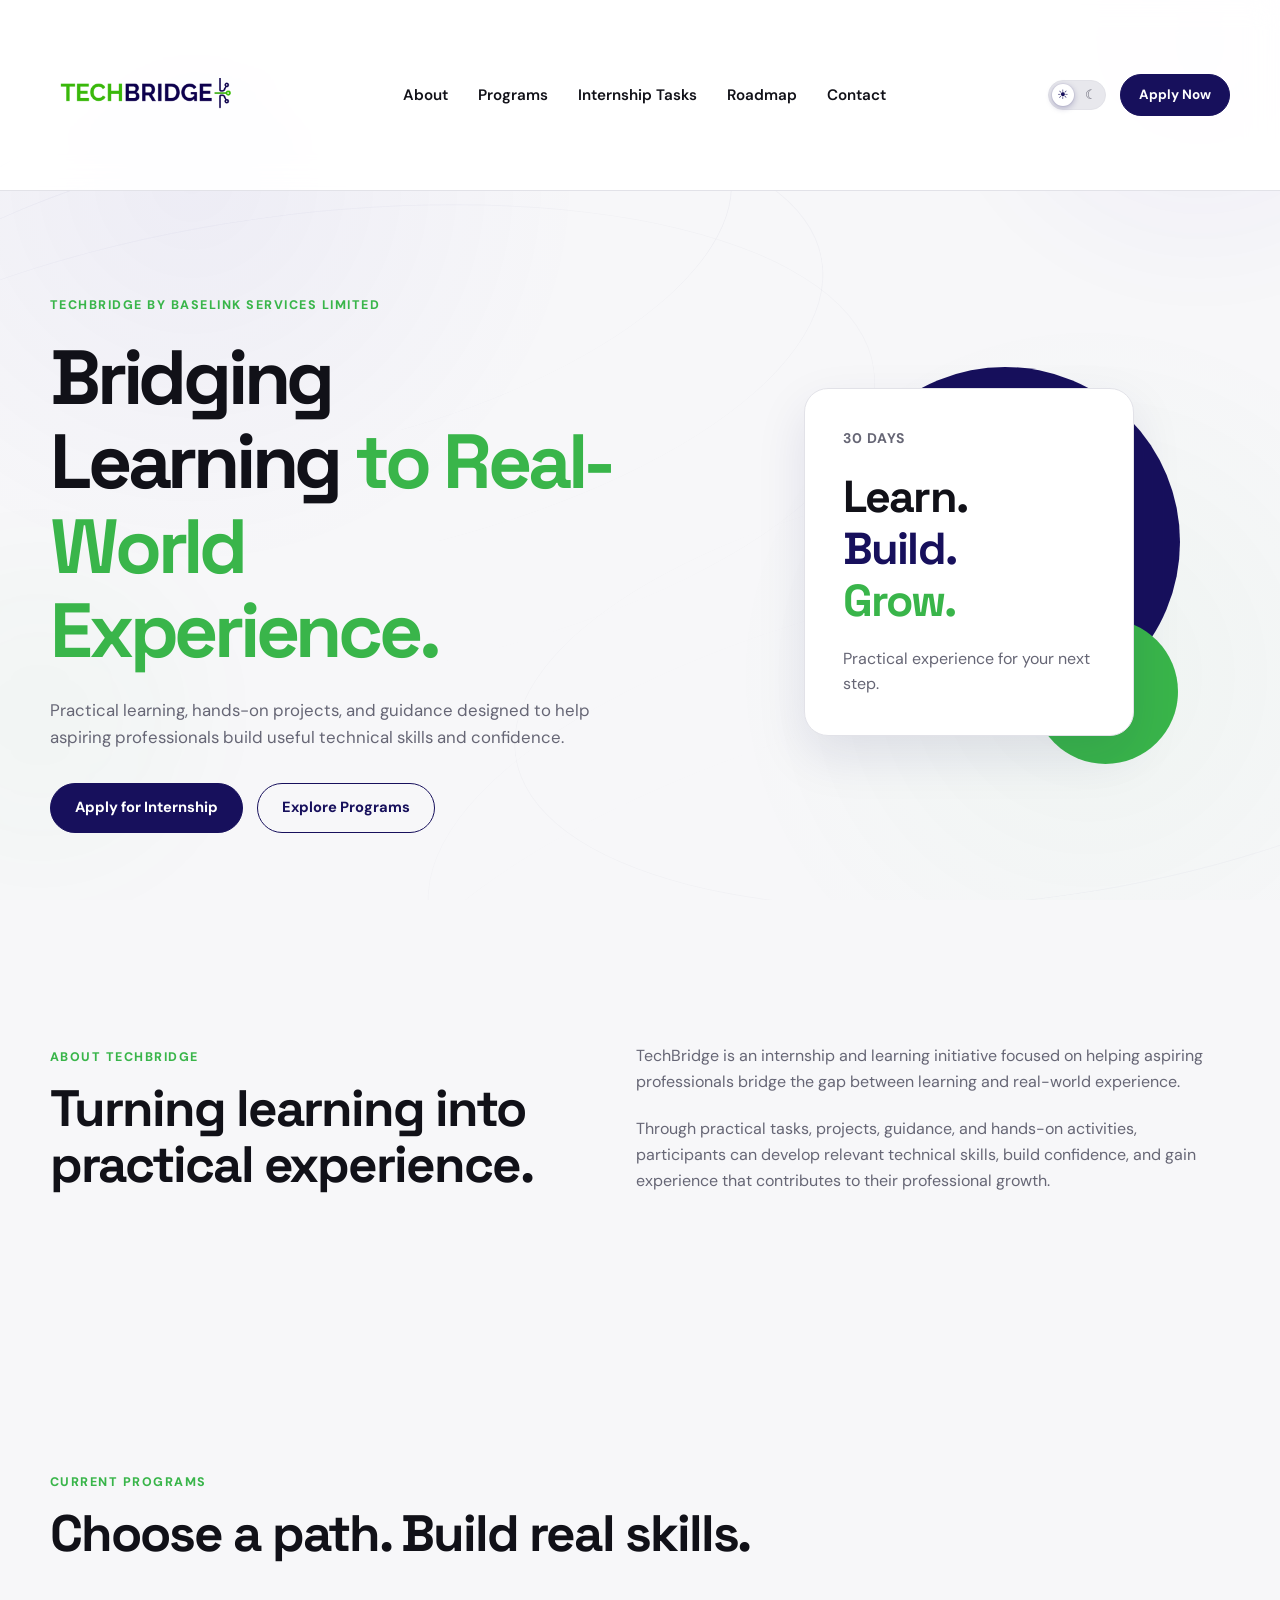
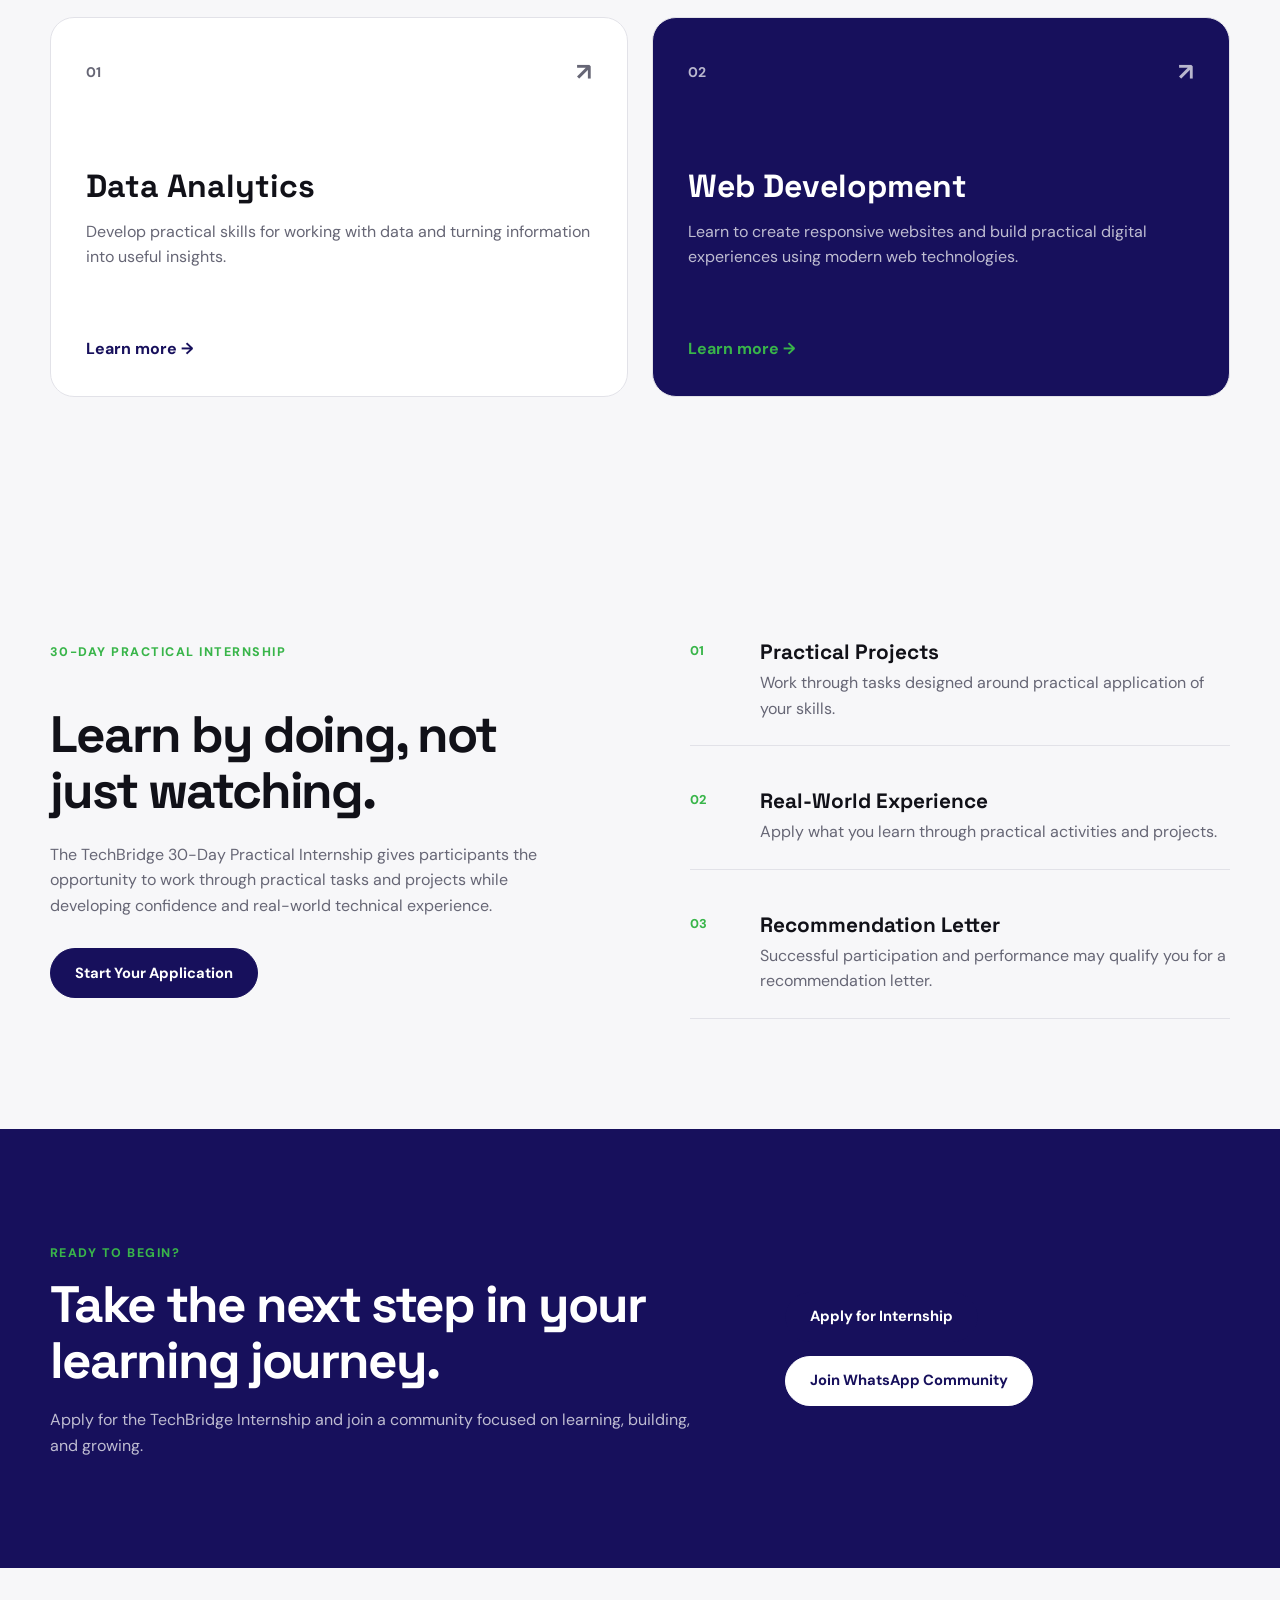
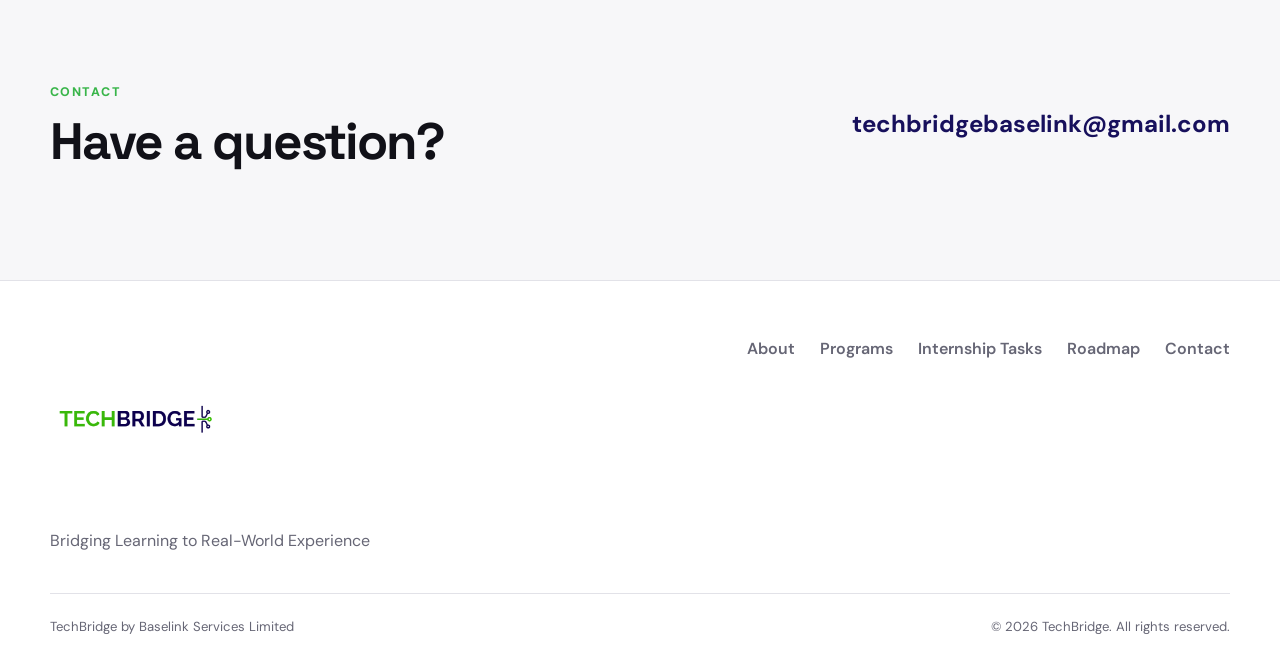
==== commit 66a11ca4: "techbridge" ====
--- a/index.html
+++ b/index.html
@@ -39,6 +39,7 @@
                 <a href="#about">About</a>
                 <a href="programs.html">Programs</a>
                 <a href="internship-tasks.html">Internship Tasks</a>
+                <a href="internship-roadmap.html">Roadmap</a>
                 <a href="#contact">Contact</a>
             </nav>
 
@@ -476,6 +477,7 @@
                     <a href="#about">About</a>
                     <a href="programs.html">Programs</a>
                     <a href="internship-tasks.html">Internship Tasks</a>
+                    <a href="internship-roadmap.html">Roadmap</a>
                     <a href="#contact">Contact</a>
 
                 </div>
--- a/style.css
+++ b/style.css
@@ -2,15 +2,21 @@
 *{margin:0;padding:0;box-sizing:border-box}html{scroll-behavior:smooth}body{font-family:"DM Sans",Arial,sans-serif;background:var(--background);color:var(--text);line-height:1.6;transition:background .3s ease,color .3s ease}img{max-width:100%;display:block}a{color:inherit;text-decoration:none}button,input{font:inherit}main{position:relative;z-index:1}.container{width:min(100% - 40px,var(--container));margin-inline:auto}h1,h2,h3{font-family:"Space Grotesk","DM Sans",Arial,sans-serif;line-height:1.1}h1{font-size:clamp(3rem,6vw,5.8rem);letter-spacing:-.055em}h2{font-size:clamp(2rem,4vw,3.5rem);letter-spacing:-.04em}h3{font-size:1.3rem}p{color:var(--muted)}.section{padding:110px 0}.section-title{max-width:760px;margin-bottom:55px}.section-title h2{margin-top:12px}.section-title h2 span{color:var(--green)}.section-title>p:last-child{margin-top:18px;max-width:650px}.eyebrow{display:inline-block;color:var(--green);font-size:.78rem;font-weight:800;letter-spacing:.12em;text-transform:uppercase}
 .header{position:sticky;top:0;z-index:1000;background:rgba(255,255,255,.94);border-bottom:1px solid var(--border);backdrop-filter:blur(15px)}.nav{min-height:82px;display:flex;align-items:center;justify-content:space-between;gap:30px}.logo{display:inline-flex;align-items:center}.logo img{width:190px;height:auto}nav{display:flex;align-items:center;gap:30px}nav a{font-size:.95rem;font-weight:600;transition:color .2s ease}nav a:hover{color:var(--green)}.nav-actions{display:flex;align-items:center;gap:14px}
 .button{min-height:50px;padding:0 24px;display:inline-flex;align-items:center;justify-content:center;border-radius:999px;background:var(--purple);color:var(--white);font-weight:700;font-size:.92rem;border:1px solid var(--purple);transition:transform .2s ease,background .2s ease,border-color .2s ease}.button:hover{transform:translateY(-2px);background:var(--purple-light)}.button-small{min-height:42px;padding:0 18px;font-size:.84rem}.button-outline{background:transparent;color:var(--purple);border-color:var(--purple)}.button-outline:hover{background:var(--purple);color:var(--white)}.button-white{background:var(--white);color:var(--purple);border-color:var(--white)}.button-white:hover{background:#f0f0f3;border-color:#f0f0f3}.hero-buttons{display:flex;align-items:center;flex-wrap:wrap;gap:14px}
-.theme-toggle{position:relative;display:inline-flex;align-items:center;cursor:pointer}.theme-toggle input{position:absolute;opacity:0;pointer-events:none}.toggle-slider{width:58px;height:30px;display:flex;align-items:center;justify-content:space-between;padding:4px 7px;border-radius:30px;background:#e8e8ed;border:1px solid var(--border);font-size:14px;transition:background .25s ease}.toggle-slider .sun{color:var(--purple)}.toggle-slider .moon{color:var(--muted)}.theme-toggle input:checked+.toggle-slider{background:#252535}.theme-toggle input:checked+.toggle-slider .sun{color:#777789}.theme-toggle input:checked+.toggle-slider .moon{color:#fff}
+.theme-toggle{position:relative;display:inline-flex;align-items:center;cursor:pointer}.theme-toggle input{position:absolute;opacity:0;pointer-events:none}.toggle-slider{position:relative;width:58px;height:30px;display:flex;align-items:center;justify-content:space-between;padding:0 8px;border-radius:30px;background:#e8e8ed;border:1px solid var(--border);font-size:13px;transition:background .25s ease,border-color .25s ease}.toggle-slider:before{content:"";position:absolute;top:3px;left:3px;width:22px;height:22px;border-radius:50%;background:#fff;box-shadow:0 2px 6px rgba(23,16,92,.28),0 0 0 1px rgba(23,16,92,.05);transition:transform .3s cubic-bezier(.4,0,.2,1),background .3s ease,box-shadow .25s ease}.toggle-slider .sun,.toggle-slider .moon{position:relative;z-index:1;display:flex;align-items:center;justify-content:center;transition:color .25s ease}.toggle-slider .sun{color:var(--purple)}.toggle-slider .moon{color:var(--muted)}.theme-toggle:hover .toggle-slider:before{box-shadow:0 2px 8px rgba(23,16,92,.35),0 0 0 4px rgba(23,16,92,.08)}.theme-toggle input:checked+.toggle-slider{background:#252535;border-color:#33333f}.theme-toggle input:checked+.toggle-slider:before{transform:translateX(28px);background:#3d1fd6;box-shadow:0 2px 8px rgba(0,0,0,.45)}.theme-toggle input:checked+.toggle-slider:hover:before{box-shadow:0 2px 8px rgba(0,0,0,.45),0 0 0 4px rgba(61,31,214,.3)}.theme-toggle input:checked+.toggle-slider .sun{color:#5a5a6e}.theme-toggle input:checked+.toggle-slider .moon{color:#fff}
 .hero{min-height:720px;padding:100px 0;display:flex;align-items:center;overflow:hidden}.hero-grid{display:grid;grid-template-columns:1.05fr .95fr;align-items:center;gap:80px}.hero-content{max-width:680px}.hero-content h1{margin-top:18px}.hero-content h1 span{color:var(--green)}.hero-description{max-width:600px;margin:25px 0 32px;font-size:1.05rem}.hero-visual{position:relative;min-height:480px;display:flex;align-items:center;justify-content:center}.hero-circle{position:absolute;width:350px;height:350px;border-radius:50%;background:var(--purple);top:45px;right:50px}.hero-circle-small{position:absolute;width:145px;height:145px;right:10%;bottom:8%;border-radius:50%;background:var(--green)}.experience-card{position:relative;z-index:2;width:min(100%,330px);padding:38px;background:var(--white);border:1px solid var(--border);border-radius:24px;box-shadow:var(--shadow)}.experience-card .card-label{display:block;margin-bottom:22px;font-size:14px;font-weight:700;color:var(--muted);letter-spacing:.08em}.experience-card h2{font-size:2.8rem;margin-bottom:3px}.experience-card h2:nth-of-type(2){color:var(--purple)}.experience-card h2:nth-of-type(3){color:var(--green)}.experience-card p{margin-top:20px}
 .about-grid{display:grid;grid-template-columns:.9fr 1.1fr;gap:100px;align-items:start}.about-content{max-width:650px}.about-content p+p{margin-top:22px}.program-grid{display:grid;grid-template-columns:repeat(2,1fr);gap:24px}.program-card{min-height:380px;padding:35px;display:flex;flex-direction:column;justify-content:space-between;background:var(--surface);border:1px solid var(--border);border-radius:24px;transition:transform .25s ease,box-shadow .25s ease}.program-card:hover{transform:translateY(-6px);box-shadow:var(--shadow)}.program-card.featured{background:var(--purple);color:var(--white)}.program-card.featured p{color:rgba(255,255,255,.72)}.card-top{display:flex;align-items:center;justify-content:space-between;margin-bottom:35px;color:var(--muted);font-size:14px;font-weight:700}.program-card.featured .card-top{color:rgba(255,255,255,.7)}.arrow{font-size:1.5rem}.program-card h3{font-size:2rem;margin-bottom:15px}.program-card-link{display:inline-flex;margin-top:24px;color:var(--purple);font-weight:700}.program-card.featured .program-card-link{color:var(--green)}.internship-grid{display:grid;grid-template-columns:1fr 1fr;gap:100px;align-items:center}.internship-content{max-width:650px}.internship-content h2{margin:14px 0 22px}.internship-content>p{margin-bottom:30px}.benefits{display:flex;flex-direction:column;gap:20px}.benefit{display:grid;grid-template-columns:50px 1fr;gap:20px;padding:24px 0;border-bottom:1px solid var(--border)}.benefit>span{font-size:.8rem;font-weight:800;color:var(--green)}.benefit h3{margin-bottom:6px}.apply{background:var(--purple);color:var(--white)}.apply-box{display:flex;align-items:center;justify-content:space-between;gap:50px}.apply-box h2{max-width:700px;margin:12px 0 18px}.apply-box p{max-width:650px;color:rgba(255,255,255,.72)}.apply-box .eyebrow{color:var(--green)}.contact-row{display:flex;align-items:center;justify-content:space-between;gap:40px}.contact-row h2{margin-top:10px}.email{color:var(--purple);font-size:clamp(1rem,2vw,1.5rem);font-weight:700;word-break:break-word}.email:hover{color:var(--green)}
 .programs-hero{padding:120px 0;overflow:hidden}.programs-hero-content{max-width:900px}.programs-hero h1{margin:18px 0 24px}.programs-hero h1 span{color:var(--green)}.programs-hero p{max-width:700px;font-size:1.08rem;margin-bottom:32px}.programs-overview,.program-difference{padding:110px 0}.programs-overview-grid,.difference-grid{display:grid;grid-template-columns:repeat(2,1fr);gap:25px}.program-detail-card{padding:38px;background:var(--white);border:1px solid var(--border);border-radius:26px;transition:transform .25s ease,box-shadow .25s ease}.program-detail-card:hover{transform:translateY(-5px);box-shadow:var(--shadow)}.program-detail-card.featured{background:var(--purple);color:var(--white)}.program-detail-card.featured p{color:rgba(255,255,255,.72)}.program-detail-top{display:flex;align-items:center;justify-content:space-between;margin-bottom:30px}.program-detail-number{width:48px;height:48px;display:flex;align-items:center;justify-content:center;border-radius:50%;background:var(--green);color:var(--white);font-weight:800}.program-detail-card h2{font-size:2.3rem;margin-bottom:16px}.program-detail-card>p{margin-bottom:28px}.skills-title{font-size:1rem;margin-bottom:15px}.skills-list{list-style:none;display:grid;grid-template-columns:1fr 1fr;gap:10px}.skills-list li{position:relative;padding:11px 14px 11px 30px;background:var(--green-light);border-radius:10px;color:var(--text);font-size:.9rem;font-weight:600}.skills-list li:before{content:"✓";position:absolute;left:10px;color:var(--green);font-weight:800}.program-detail-card.featured .skills-list li{background:rgba(255,255,255,.1);color:var(--white)}.difference-card{padding:35px;background:var(--background);border:1px solid var(--border);border-radius:22px}.difference-label{display:inline-block;margin-bottom:15px;color:var(--green);font-size:.76rem;font-weight:800;letter-spacing:.1em}.difference-card h3{font-size:1.8rem;margin-bottom:12px}.programs-cta{padding:100px 0}.programs-cta-box{padding:70px;background:var(--purple);color:var(--white);border-radius:30px;text-align:center}.programs-cta-box h2{max-width:800px;margin:15px auto 18px}.programs-cta-box p{max-width:650px;margin:0 auto 30px;color:rgba(255,255,255,.72)}.programs-cta-box .hero-buttons{justify-content:center}
 .tasks-hero{padding:120px 0 105px;overflow:hidden}.tasks-hero-content{max-width:930px}.tasks-hero h1{margin:18px 0 24px}.tasks-hero h1 span{color:var(--green)}.tasks-hero p{max-width:720px;font-size:1.08rem;margin-bottom:32px}.journey-overview{padding-top:80px}.journey-stats{display:grid;grid-template-columns:repeat(3,1fr);gap:18px}.journey-stat{padding:30px;background:var(--surface);border:1px solid var(--border);border-radius:22px;box-shadow:0 12px 30px rgba(23,16,92,.05)}.journey-stat strong{display:block;font-family:"Space Grotesk",sans-serif;font-size:3rem;line-height:1;color:var(--purple)}.journey-stat span{display:block;margin-top:8px;color:var(--muted);font-weight:700}.roadmap-heading{margin-bottom:70px}.timeline{position:relative;max-width:900px;margin:0 auto}.timeline:before{content:"";position:absolute;left:26px;top:20px;bottom:20px;width:2px;background:linear-gradient(to bottom,var(--green),var(--purple));opacity:.25}.task-card{position:relative;display:grid;grid-template-columns:54px 100px 1fr;gap:22px;align-items:start;margin-bottom:26px}.task-marker{position:relative;z-index:2;width:54px;height:54px;display:flex;align-items:center;justify-content:center;border-radius:50%;background:var(--surface);border:2px solid var(--border);box-shadow:0 8px 20px rgba(23,16,92,.08)}.task-marker span{font-family:"Space Grotesk",sans-serif;font-size:.85rem;font-weight:700;color:var(--purple)}.task-day{padding-top:17px;font-size:.76rem;font-weight:800;letter-spacing:.1em;color:var(--green)}.task-card-body{padding:28px 30px;background:var(--surface);border:1px solid var(--border);border-radius:22px;transition:transform .25s ease,box-shadow .25s ease,border-color .25s ease}.task-card:hover .task-card-body{transform:translateY(-4px);box-shadow:var(--shadow)}.active-task .task-card-body{border-color:rgba(57,181,74,.55);box-shadow:0 16px 40px rgba(57,181,74,.08)}.final-task .task-card-body{background:var(--purple);color:var(--white);border-color:var(--purple)}.final-task .task-card-body p{color:rgba(255,255,255,.72)}.task-card-top{display:flex;justify-content:space-between;align-items:center;gap:15px;margin-bottom:17px}.difficulty{display:inline-flex;align-items:center;min-height:30px;padding:0 11px;border-radius:999px;background:var(--green-light);color:var(--green);font-size:.72rem;font-weight:800;letter-spacing:.03em}.difficulty.rising{background:rgba(57,181,74,.13)}.difficulty.intermediate{background:rgba(23,16,92,.08);color:var(--purple)}.difficulty.advanced{background:rgba(57,181,74,.13)}.task-index{font-size:.72rem;font-weight:800;color:var(--muted)}.final-task .task-index{color:rgba(255,255,255,.6)}.task-card-body h3{font-size:1.7rem;margin-bottom:11px}.journey-cta{padding-top:70px}.journey-cta-box{padding:70px;background:var(--purple);color:var(--white);border-radius:30px;text-align:center}.journey-cta-box h2{max-width:800px;margin:15px auto 18px}.journey-cta-box h2 span{color:var(--green)}.journey-cta-box p{max-width:650px;margin:0 auto 30px;color:rgba(255,255,255,.72)}.journey-cta-box .hero-buttons{justify-content:center}
 .footer{position:relative;z-index:1;padding:55px 0 25px;background:var(--white);border-top:1px solid var(--border)}.footer-content{display:flex;align-items:flex-start;justify-content:space-between;gap:50px;padding-bottom:40px}.footer-content .logo img{width:170px}.footer-content p{margin-top:14px;max-width:350px}.footer-nav{display:flex;flex-wrap:wrap;gap:25px}.footer-nav a{color:var(--muted);font-weight:600}.footer-nav a:hover{color:var(--green)}.footer-bottom{padding-top:22px;display:flex;align-items:center;justify-content:space-between;gap:20px;border-top:1px solid var(--border)}.footer-bottom p{font-size:.82rem}
 .background-paths{position:fixed;inset:0;z-index:0;overflow:hidden;pointer-events:none;background:radial-gradient(circle at 15% 20%,rgba(70,56,183,.055),transparent 30%),radial-gradient(circle at 85% 75%,rgba(57,181,74,.045),transparent 28%)}.background-glow{position:absolute;border-radius:50%;filter:blur(80px);opacity:.45}.glow-purple{width:360px;height:360px;top:-140px;right:-100px;background:rgba(70,56,183,.1);animation:ambient-purple 14s ease-in-out infinite alternate}.glow-green{width:280px;height:280px;left:-100px;bottom:5%;background:rgba(57,181,74,.07);animation:ambient-green 18s ease-in-out infinite alternate}.path{position:absolute;width:900px;height:380px;left:-160px;border:1px solid rgba(23,16,92,.075);border-left:0;border-bottom:0;border-radius:50%;transform:rotate(-12deg);opacity:.55;animation:path-float 18s ease-in-out infinite alternate}.path-1{top:8%;animation-delay:-2s}.path-2{top:15%;width:1050px;height:430px;left:-220px;transform:rotate(-10deg);opacity:.42;animation-delay:-5s}.path-3{top:24%;width:1180px;height:470px;left:-300px;transform:rotate(-8deg);opacity:.32;animation-delay:-8s}.path-4{top:52%;left:auto;right:-280px;width:1050px;height:430px;transform:rotate(172deg);opacity:.32;animation-delay:-4s}.path-5{top:64%;left:auto;right:-340px;width:1200px;height:470px;transform:rotate(170deg);opacity:.25;animation-delay:-9s}.path-6{top:76%;left:auto;right:-420px;width:1350px;height:500px;transform:rotate(168deg);opacity:.2;animation-delay:-12s}@keyframes path-float{0%{transform:translate3d(-20px,-8px,0) rotate(-12deg)}50%{transform:translate3d(10px,8px,0) rotate(-10deg)}100%{transform:translate3d(25px,-4px,0) rotate(-12deg)}}@keyframes ambient-purple{0%{transform:translate3d(0,0,0) scale(1)}100%{transform:translate3d(-50px,40px,0) scale(1.15)}}@keyframes ambient-green{0%{transform:translate3d(0,0,0) scale(1)}100%{transform:translate3d(50px,-35px,0) scale(1.12)}}
-body:has(#theme-switch:checked){--background:#0b0b10;--surface:#111118;--text:#f5f5f7;--muted:#a3a3b0;--border:#292933;background:var(--background);color:var(--text)}body:has(#theme-switch:checked) .header{background:rgba(17,17,24,.94)}body:has(#theme-switch:checked) .experience-card,body:has(#theme-switch:checked) .program-card,body:has(#theme-switch:checked) .program-detail-card,body:has(#theme-switch:checked) .journey-stat,body:has(#theme-switch:checked) .task-card-body,body:has(#theme-switch:checked) .task-marker{background:#15151d;border-color:var(--border)}body:has(#theme-switch:checked) .program-card.featured,body:has(#theme-switch:checked) .program-detail-card.featured,body:has(#theme-switch:checked) .final-task .task-card-body{background:var(--purple)}body:has(#theme-switch:checked) .difference-card{background:#111118;border-color:var(--border)}body:has(#theme-switch:checked) .footer{background:#0b0b10}body:has(#theme-switch:checked) .button-outline{color:var(--text);border-color:var(--border)}body:has(#theme-switch:checked) .button-outline:hover{background:var(--purple-light);color:var(--white);border-color:var(--purple-light)}body:has(#theme-switch:checked) .email{color:var(--green)}body:has(#theme-switch:checked) .skills-list li{background:rgba(57,181,74,.14);color:var(--text)}body:has(#theme-switch:checked) .program-detail-card.featured .skills-list li{background:rgba(255,255,255,.1);color:var(--white)}body:has(#theme-switch:checked) .task-index{color:var(--muted)}
+body:has(#theme-switch:checked){--background:#0a0714;--surface:#130f24;--text:#f5f5f7;--muted:#a3a0b8;--border:#2a2440;background:var(--background);color:var(--text)}body:has(#theme-switch:checked) .background-paths{background:radial-gradient(circle at 15% 20%,rgba(75,40,220,.1),transparent 32%),radial-gradient(circle at 85% 75%,rgba(57,184,10,.08),transparent 30%)}body:has(#theme-switch:checked) .glow-purple{background:rgba(75,40,220,.16)}body:has(#theme-switch:checked) .glow-green{background:rgba(57,184,10,.12)}body:has(#theme-switch:checked) .path{border-color:rgba(120,90,255,.09)}body:has(#theme-switch:checked) .header{background:rgba(17,17,24,.94)}body:has(#theme-switch:checked) .experience-card,body:has(#theme-switch:checked) .program-card,body:has(#theme-switch:checked) .program-detail-card,body:has(#theme-switch:checked) .journey-stat,body:has(#theme-switch:checked) .task-card-body,body:has(#theme-switch:checked) .task-marker{background:#15151d;border-color:var(--border)}body:has(#theme-switch:checked) .experience-card h2:nth-of-type(2){color:#6a56ff}body:has(#theme-switch:checked) .program-card.featured,body:has(#theme-switch:checked) .program-detail-card.featured,body:has(#theme-switch:checked) .final-task .task-card-body{background:var(--purple)}body:has(#theme-switch:checked) .difference-card{background:#111118;border-color:var(--border)}body:has(#theme-switch:checked) .footer{background:#0b0b10}body:has(#theme-switch:checked) .button-outline{color:var(--text);border-color:var(--border)}body:has(#theme-switch:checked) .button-outline:hover{background:var(--purple-light);color:var(--white);border-color:var(--purple-light)}body:has(#theme-switch:checked) .email{color:var(--green)}body:has(#theme-switch:checked) .skills-list li{background:rgba(57,181,74,.14);color:var(--text)}body:has(#theme-switch:checked) .program-detail-card.featured .skills-list li{background:rgba(255,255,255,.1);color:var(--white)}body:has(#theme-switch:checked) .task-index{color:var(--muted)}
 @media(max-width:1000px){.hero-grid{grid-template-columns:1fr;gap:60px}.hero-content{max-width:800px}.hero-visual{min-height:400px}.about-grid,.internship-grid{grid-template-columns:1fr;gap:55px}.apply-box{flex-direction:column;align-items:flex-start}.programs-overview-grid,.difference-grid{grid-template-columns:1fr}.task-card{grid-template-columns:54px 90px 1fr}.journey-stats{grid-template-columns:repeat(3,1fr)}}
 @media(max-width:850px){.nav{min-height:75px}nav{display:none}.logo img{width:165px}.hero{padding:80px 0}.section,.programs-overview,.program-difference{padding:80px 0}.programs-cta{padding:70px 0}.tasks-hero{padding:90px 0 80px}}
-@media(max-width:650px){.container{width:min(100% - 28px,var(--container))}h1{font-size:clamp(2.6rem,13vw,4rem)}h2{font-size:2.2rem}.nav-actions{gap:8px}.toggle-slider{width:52px;height:28px;padding:4px 6px;font-size:12px}.nav-actions .button-small{min-height:40px;padding:0 13px;font-size:12px}.hero{padding:65px 0}.hero-grid{gap:35px}.hero-visual{min-height:330px}.hero-circle{width:250px;height:250px;top:20px;right:5%}.hero-circle-small{width:95px;height:95px;right:4%;bottom:4%}.experience-card{width:280px;padding:28px}.experience-card h2{font-size:2.25rem}.hero-buttons{align-items:stretch;flex-direction:column}.hero-buttons .button{width:100%}.program-grid{grid-template-columns:1fr}.program-card{min-height:330px;padding:28px}.program-card h3{font-size:1.7rem}.program-detail-card{padding:28px}.program-detail-card h2{font-size:2rem}.skills-list{grid-template-columns:1fr}.difference-card{padding:28px}.programs-cta-box,.journey-cta-box{padding:45px 25px;border-radius:22px}.footer-content{flex-direction:column;padding-bottom:30px}.footer-nav{gap:15px 22px}.footer-bottom{flex-direction:column;align-items:flex-start}.contact-row{flex-direction:column;align-items:flex-start}.email{font-size:1rem}.tasks-hero{padding:65px 0 55px}.journey-stats{grid-template-columns:1fr}.journey-stat strong{font-size:2.5rem}.roadmap-heading{margin-bottom:45px}.timeline{padding-left:0}.timeline:before{left:18px}.task-card{grid-template-columns:38px 1fr;gap:15px;margin-bottom:20px}.task-marker{width:38px;height:38px}.task-marker span{font-size:.72rem}.task-day{grid-column:2;padding-top:7px;order:-1}.task-card-body{grid-column:2;padding:23px}.task-card-top{align-items:flex-start;flex-direction:column}.task-card-body h3{font-size:1.45rem}.journey-cta{padding-top:45px}}
-@media(max-width:420px){.logo img{width:135px}.nav-actions .button-small{padding:0 10px}.toggle-slider{width:46px}.experience-card{width:250px}.experience-card h2{font-size:2rem}.task-card-body{padding:20px}.difficulty{font-size:.66rem}}
+@media(max-width:650px){.container{width:min(100% - 28px,var(--container))}h1{font-size:clamp(2.6rem,13vw,4rem)}h2{font-size:2.2rem}.nav-actions{gap:8px}.toggle-slider{width:52px;height:28px;padding:0 7px;font-size:12px}.toggle-slider:before{width:20px;height:20px;top:3px;left:3px}.theme-toggle input:checked+.toggle-slider:before{transform:translateX(24px)}.nav-actions .button-small{min-height:40px;padding:0 13px;font-size:12px}.hero{padding:65px 0}.hero-grid{gap:35px}.hero-visual{min-height:330px}.hero-circle{width:250px;height:250px;top:20px;right:5%}.hero-circle-small{width:95px;height:95px;right:4%;bottom:4%}.experience-card{width:280px;padding:28px}.experience-card h2{font-size:2.25rem}.hero-buttons{align-items:stretch;flex-direction:column}.hero-buttons .button{width:100%}.program-grid{grid-template-columns:1fr}.program-card{min-height:330px;padding:28px}.program-card h3{font-size:1.7rem}.program-detail-card{padding:28px}.program-detail-card h2{font-size:2rem}.skills-list{grid-template-columns:1fr}.difference-card{padding:28px}.programs-cta-box,.journey-cta-box{padding:45px 25px;border-radius:22px}.footer-content{flex-direction:column;padding-bottom:30px}.footer-nav{gap:15px 22px}.footer-bottom{flex-direction:column;align-items:flex-start}.contact-row{flex-direction:column;align-items:flex-start}.email{font-size:1rem}.tasks-hero{padding:65px 0 55px}.journey-stats{grid-template-columns:1fr}.journey-stat strong{font-size:2.5rem}.roadmap-heading{margin-bottom:45px}.timeline{padding-left:0}.timeline:before{left:18px}.task-card{grid-template-columns:38px 1fr;gap:15px;margin-bottom:20px}.task-marker{width:38px;height:38px}.task-marker span{font-size:.72rem}.task-day{grid-column:2;padding-top:7px;order:-1}.task-card-body{grid-column:2;padding:23px}.task-card-top{align-items:flex-start;flex-direction:column}.task-card-body h3{font-size:1.45rem}.journey-cta{padding-top:45px}}
+@media(max-width:420px){.logo img{width:135px}.nav-actions .button-small{padding:0 10px}.toggle-slider{width:46px}.theme-toggle input:checked+.toggle-slider:before{transform:translateX(18px)}.experience-card{width:250px}.experience-card h2{font-size:2rem}.task-card-body{padding:20px}.difficulty{font-size:.66rem}}
+
+.roadmap-hero{padding:120px 0 85px;overflow:hidden}.roadmap-hero-content{max-width:900px}.roadmap-hero h1{margin:18px 0 24px}.roadmap-hero h1 span{color:var(--green)}.roadmap-hero p{max-width:760px;font-size:1.08rem;margin-bottom:34px}.track-switcher{display:inline-flex;gap:8px;padding:7px;background:var(--surface);border:1px solid var(--border);border-radius:999px;box-shadow:0 14px 35px rgba(23,16,92,.07)}.track-button{border:0;background:transparent;color:var(--muted);padding:13px 22px;border-radius:999px;font-weight:800;cursor:pointer;transition:background .2s ease,color .2s ease,transform .2s ease}.track-button:hover{color:var(--purple);transform:translateY(-1px)}.track-button.active{background:var(--purple);color:var(--white)}.roadmap-section{padding-top:55px}.roadmap-current{display:grid;grid-template-columns:.8fr 1.2fr;gap:80px;align-items:end;margin-bottom:45px}.roadmap-current h2{margin-top:10px}.roadmap-current>p{max-width:620px;margin-bottom:4px;font-size:1.02rem}.roadmap-stats{margin-bottom:95px}.roadmap-intro{max-width:760px;margin-bottom:55px}.roadmap-intro h2{margin:12px 0 18px}.roadmap-intro h2 span{color:var(--green)}.interactive-roadmap{position:relative;max-width:980px;margin:0 auto}.interactive-roadmap:before{content:"";position:absolute;left:31px;top:32px;bottom:32px;width:2px;background:linear-gradient(to bottom,var(--green),var(--purple));opacity:.2}.interactive-task-card{position:relative;display:grid;grid-template-columns:64px 1fr;gap:28px;margin-bottom:22px}.interactive-task-marker{position:relative;z-index:2;width:64px;height:64px;display:flex;align-items:center;justify-content:center;border-radius:50%;background:var(--surface);border:2px solid var(--border);box-shadow:0 10px 24px rgba(23,16,92,.08)}.interactive-task-marker span{font-family:"Space Grotesk",sans-serif;font-size:.8rem;font-weight:800;color:var(--purple)}.interactive-task-content{padding:27px 30px;background:var(--surface);border:1px solid var(--border);border-radius:22px;transition:transform .25s ease,box-shadow .25s ease,border-color .25s ease}.interactive-task-card:hover .interactive-task-content{transform:translateY(-4px);box-shadow:var(--shadow);border-color:rgba(57,181,74,.45)}.interactive-task-top{display:flex;align-items:center;justify-content:space-between;gap:20px;margin-bottom:15px}.interactive-task-content .task-day{padding:0}.interactive-task-content h3{font-size:1.65rem;margin-bottom:10px}.interactive-task-content p{max-width:780px}.interactive-task-card.final-task .interactive-task-content{background:var(--purple);border-color:var(--purple);color:var(--white)}.interactive-task-card.final-task .interactive-task-content p{color:rgba(255,255,255,.72)}.interactive-task-card.final-task .interactive-task-marker{background:var(--purple);border-color:var(--purple)}.interactive-task-card.final-task .interactive-task-marker span{color:var(--white)}.roadmap-cta{padding-top:65px}
+body:has(#theme-switch:checked) .track-switcher{background:#15151d;border-color:var(--border)}body:has(#theme-switch:checked) .track-button:hover{color:var(--white)}body:has(#theme-switch:checked) .interactive-task-content,body:has(#theme-switch:checked) .interactive-task-marker{background:#15151d;border-color:var(--border)}body:has(#theme-switch:checked) .interactive-task-card.final-task .interactive-task-content,body:has(#theme-switch:checked) .interactive-task-card.final-task .interactive-task-marker{background:var(--purple);border-color:var(--purple)}
+@media(max-width:1000px){.roadmap-current{grid-template-columns:1fr;gap:20px}.roadmap-current>p{margin-bottom:0}.roadmap-stats{margin-bottom:75px}.interactive-roadmap{max-width:900px}}
+@media(max-width:850px){.roadmap-hero{padding:90px 0 70px}.roadmap-section{padding-top:45px}}
+@media(max-width:650px){.roadmap-hero{padding:65px 0 55px}.track-switcher{width:100%;display:grid;grid-template-columns:1fr;border-radius:20px}.track-button{width:100%}.roadmap-current{gap:16px;margin-bottom:35px}.roadmap-stats{margin-bottom:60px}.roadmap-intro{margin-bottom:40px}.interactive-roadmap:before{left:18px}.interactive-task-card{grid-template-columns:38px 1fr;gap:15px;margin-bottom:18px}.interactive-task-marker{width:38px;height:38px}.interactive-task-marker span{font-size:.65rem}.interactive-task-content{padding:22px}.interactive-task-top{align-items:flex-start;flex-direction:column;gap:10px}.interactive-task-content h3{font-size:1.4rem}.roadmap-cta{padding-top:45px}}
